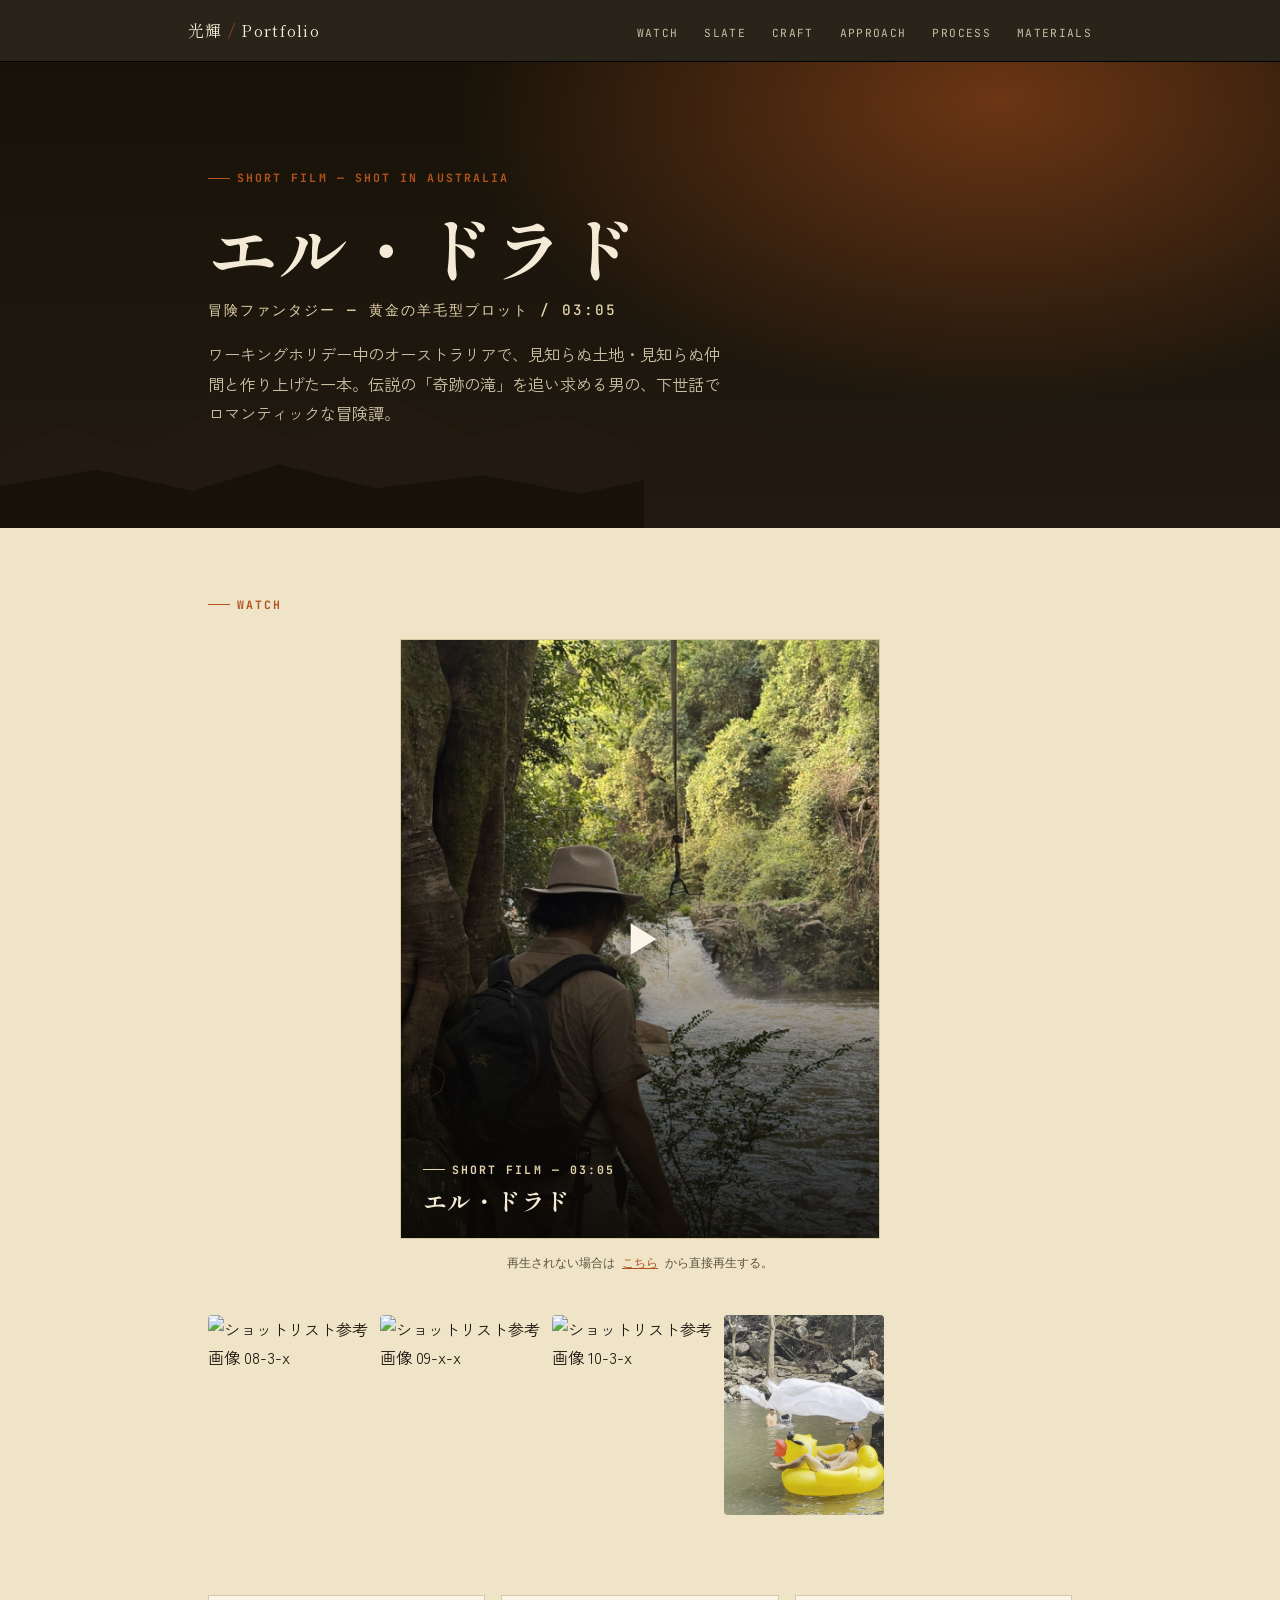
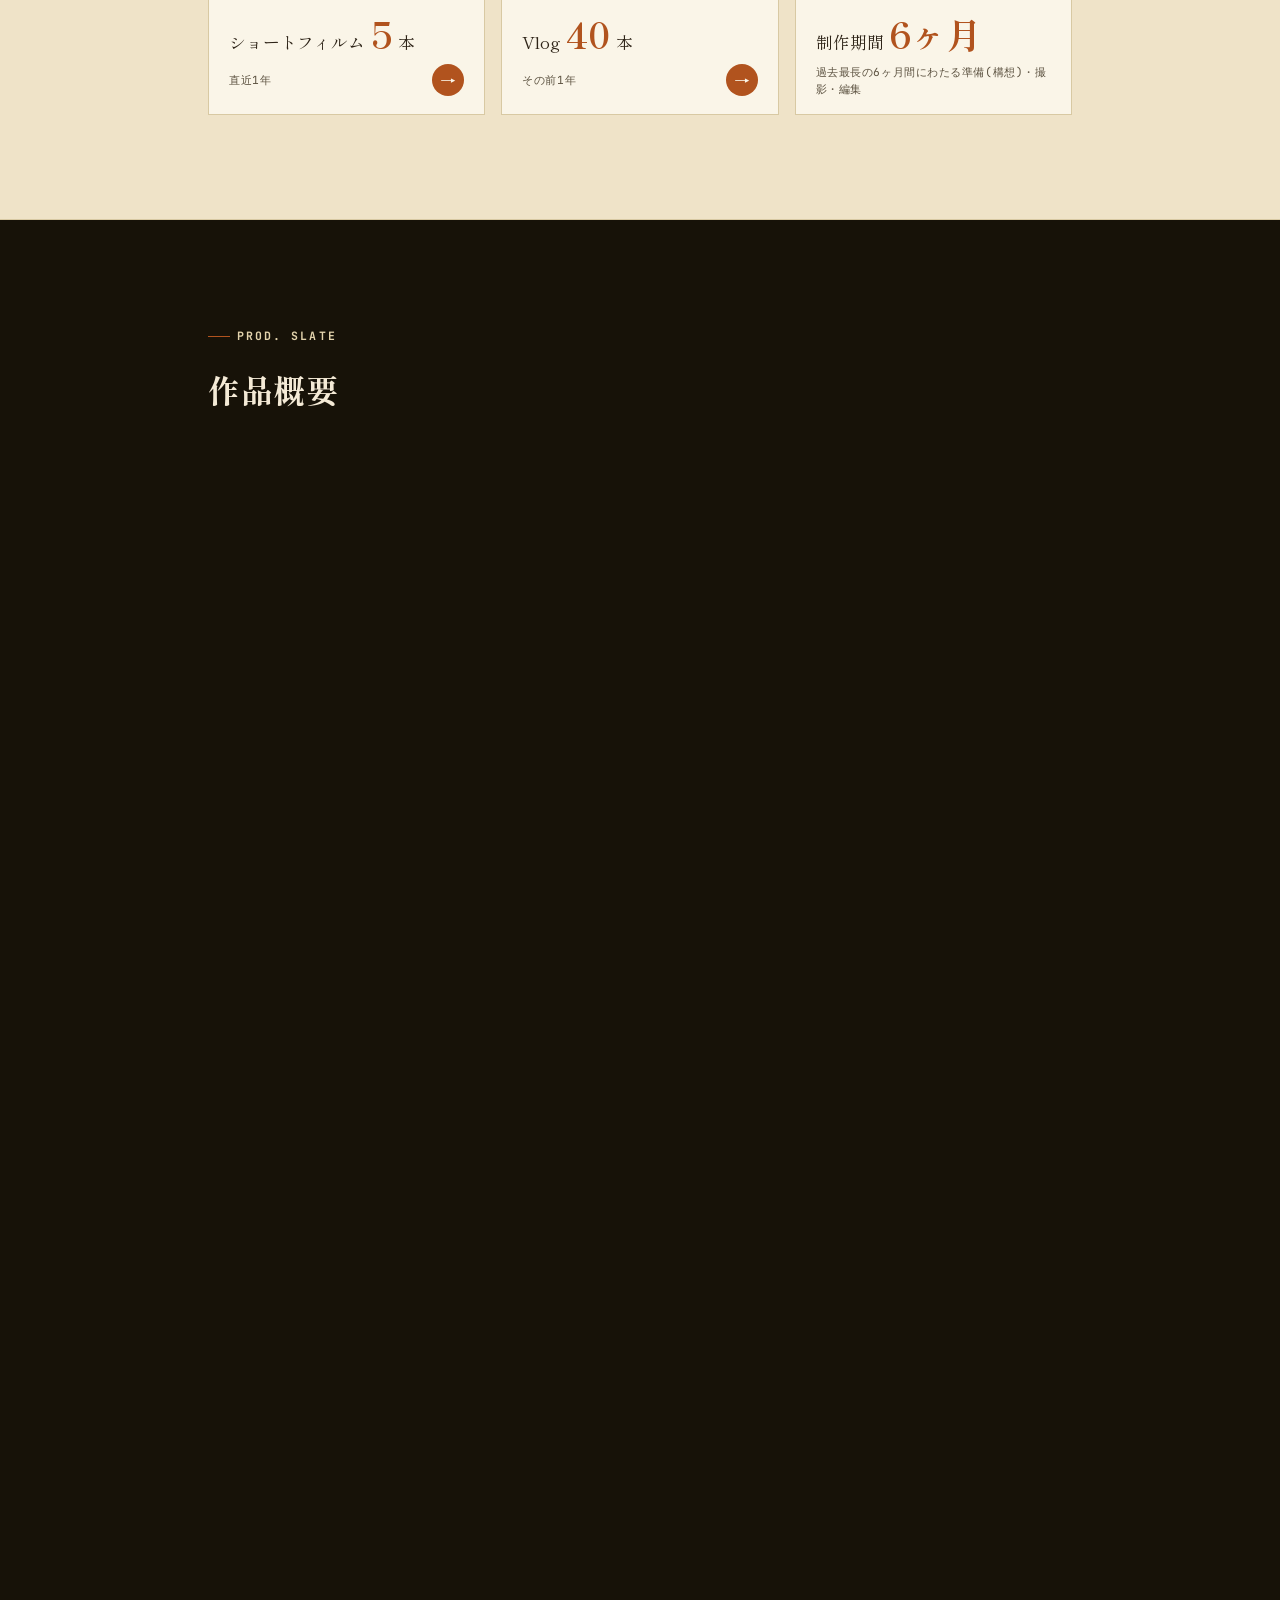
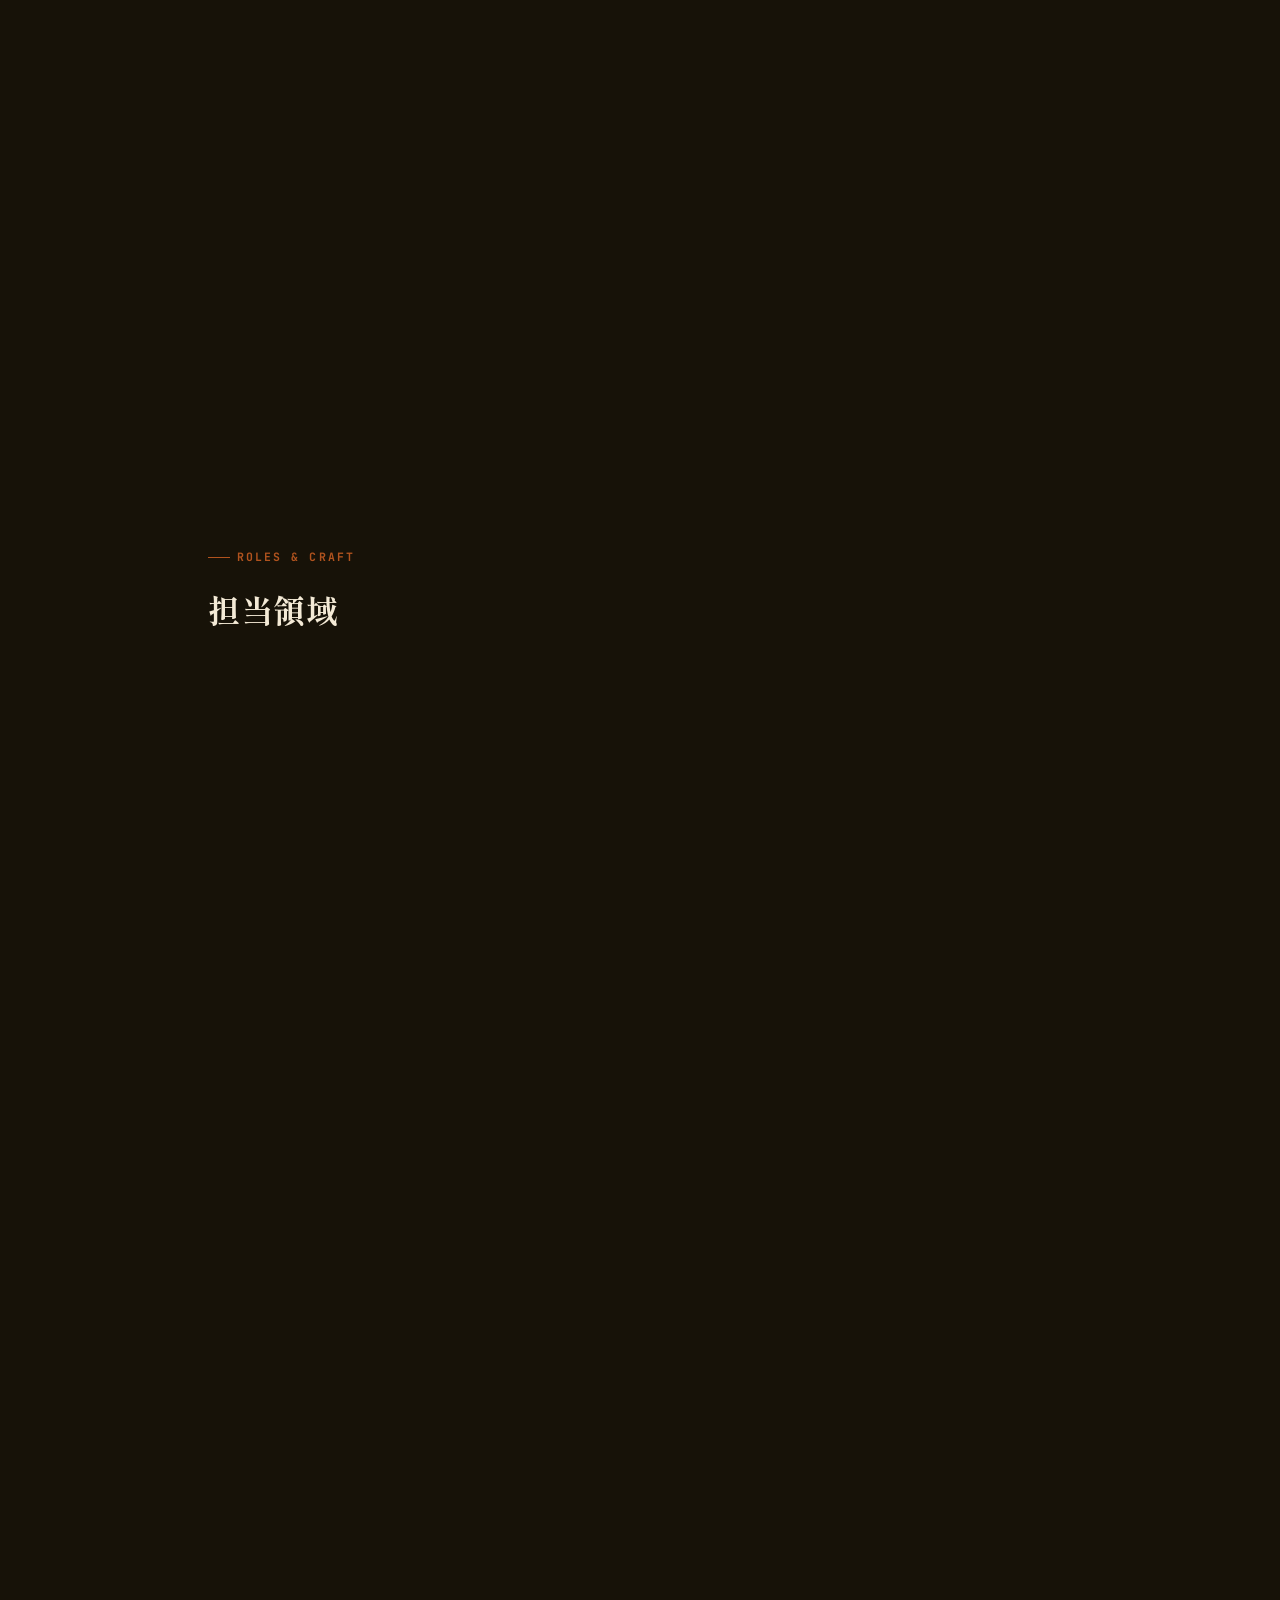
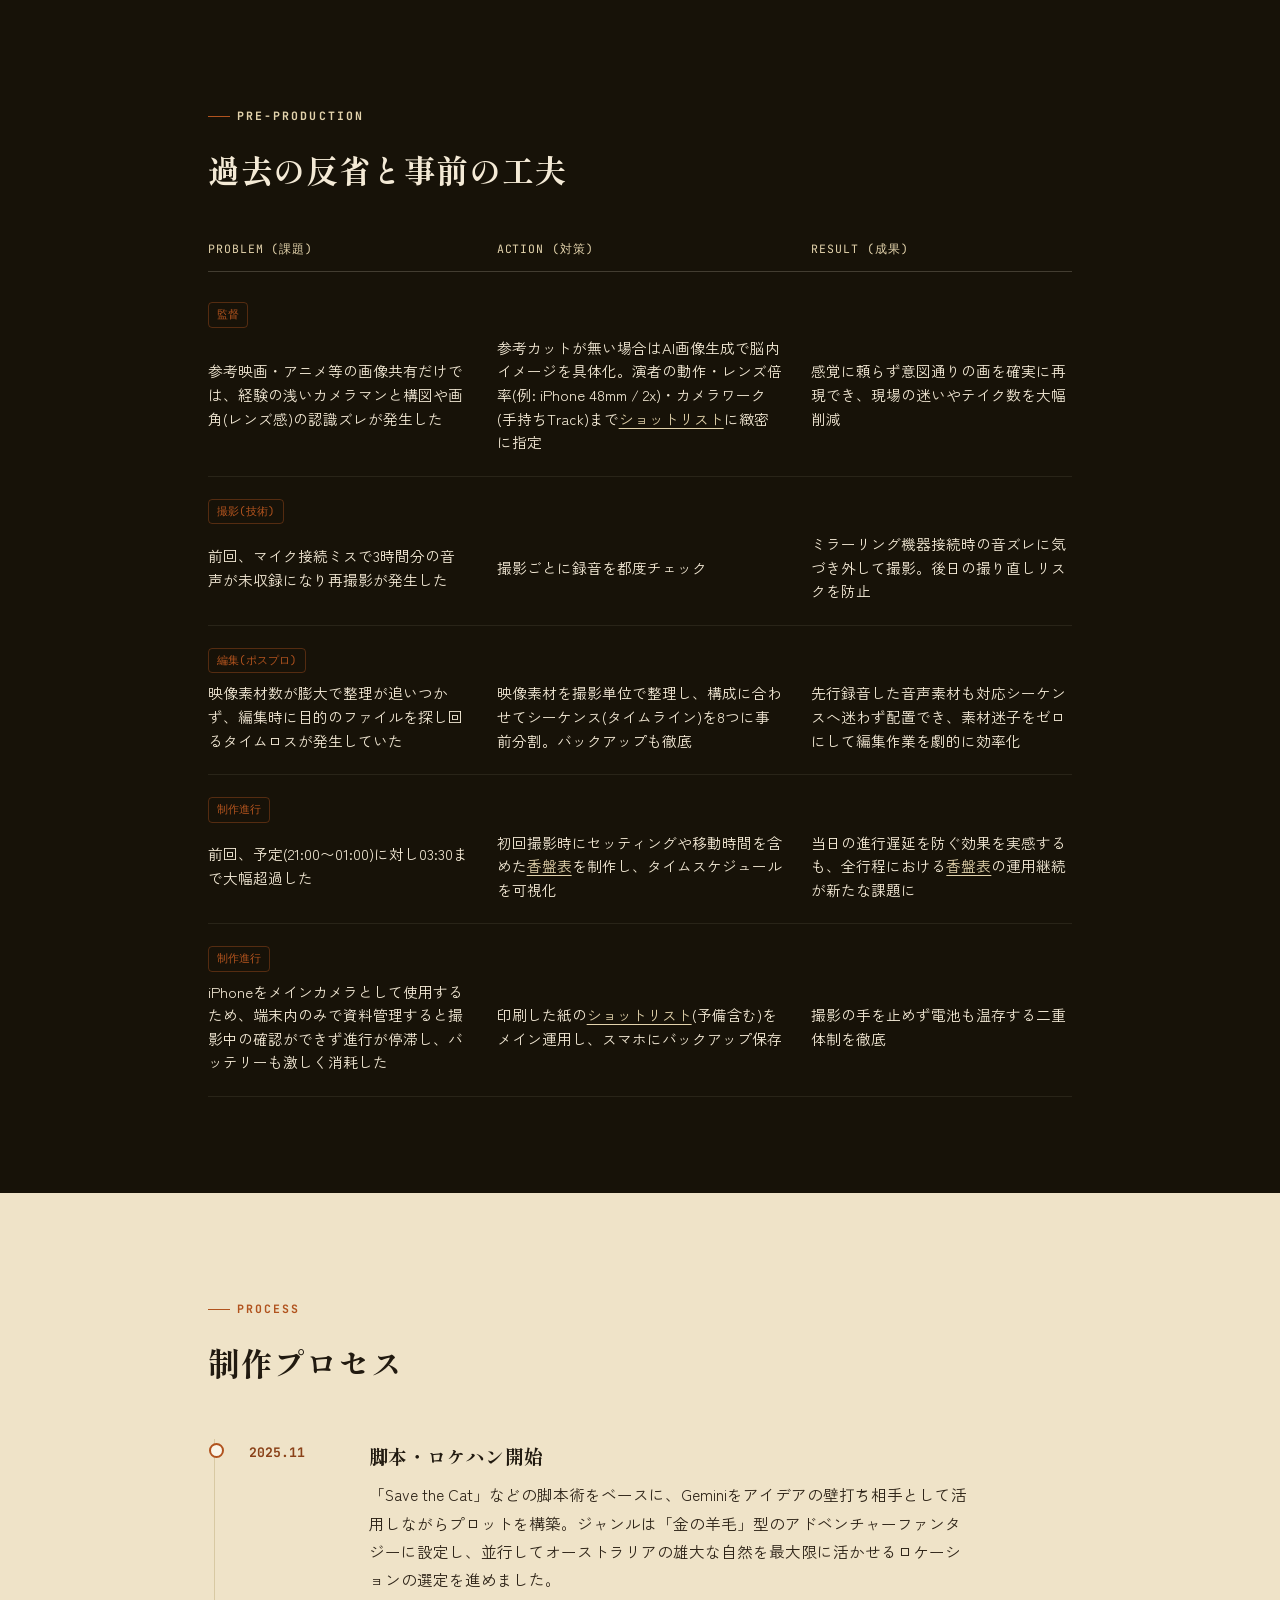
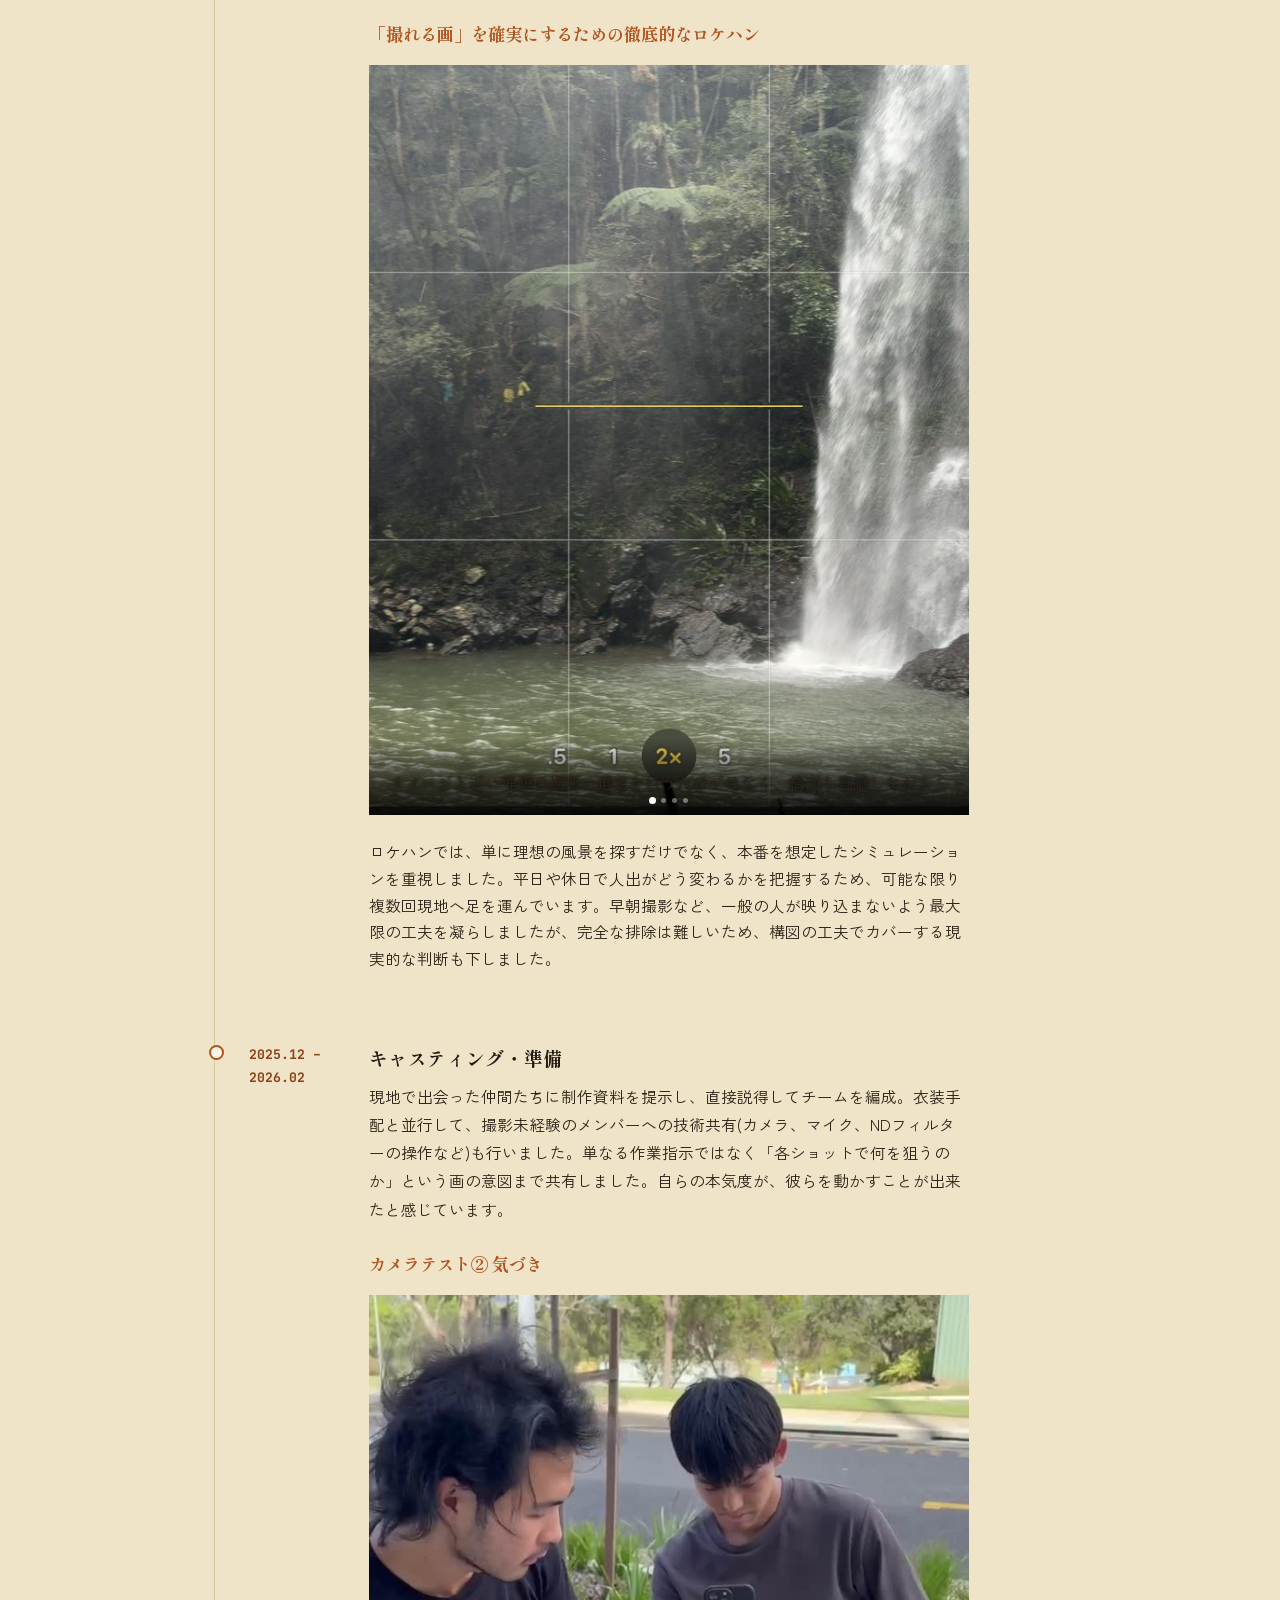
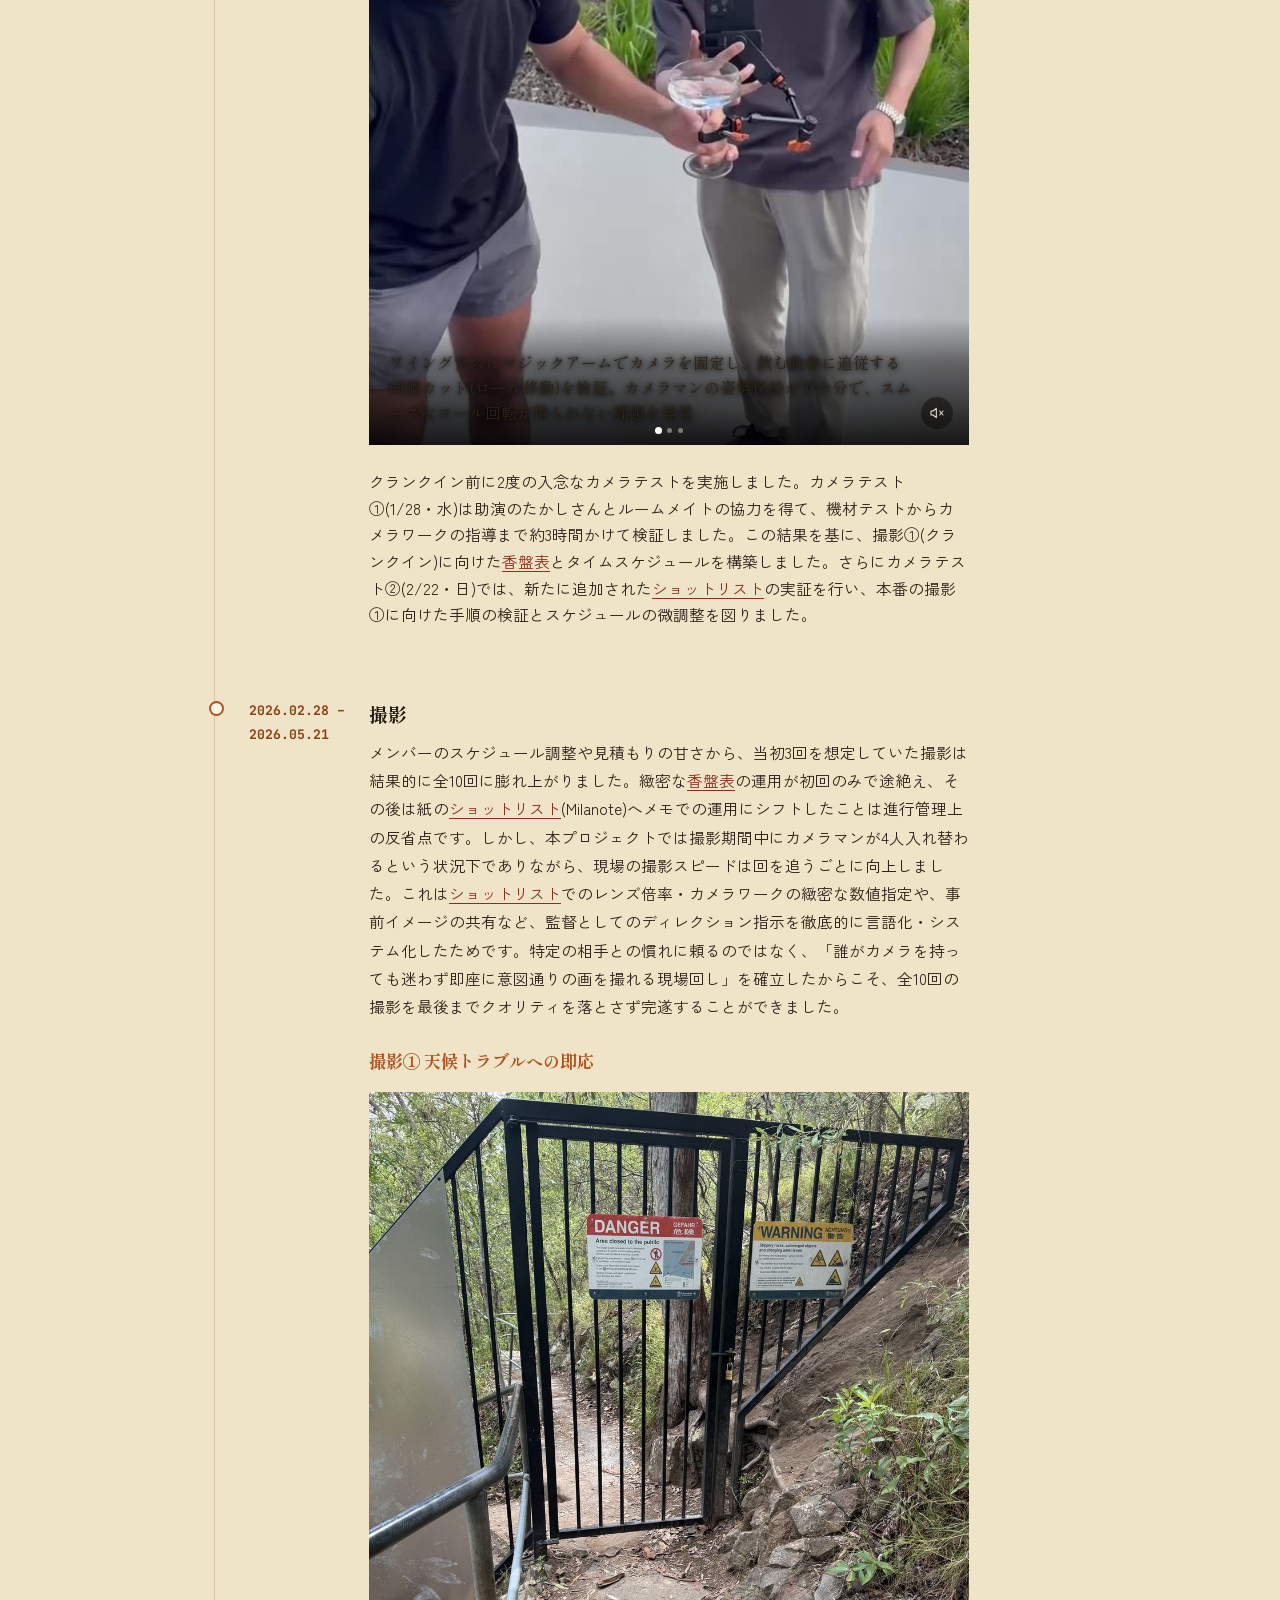
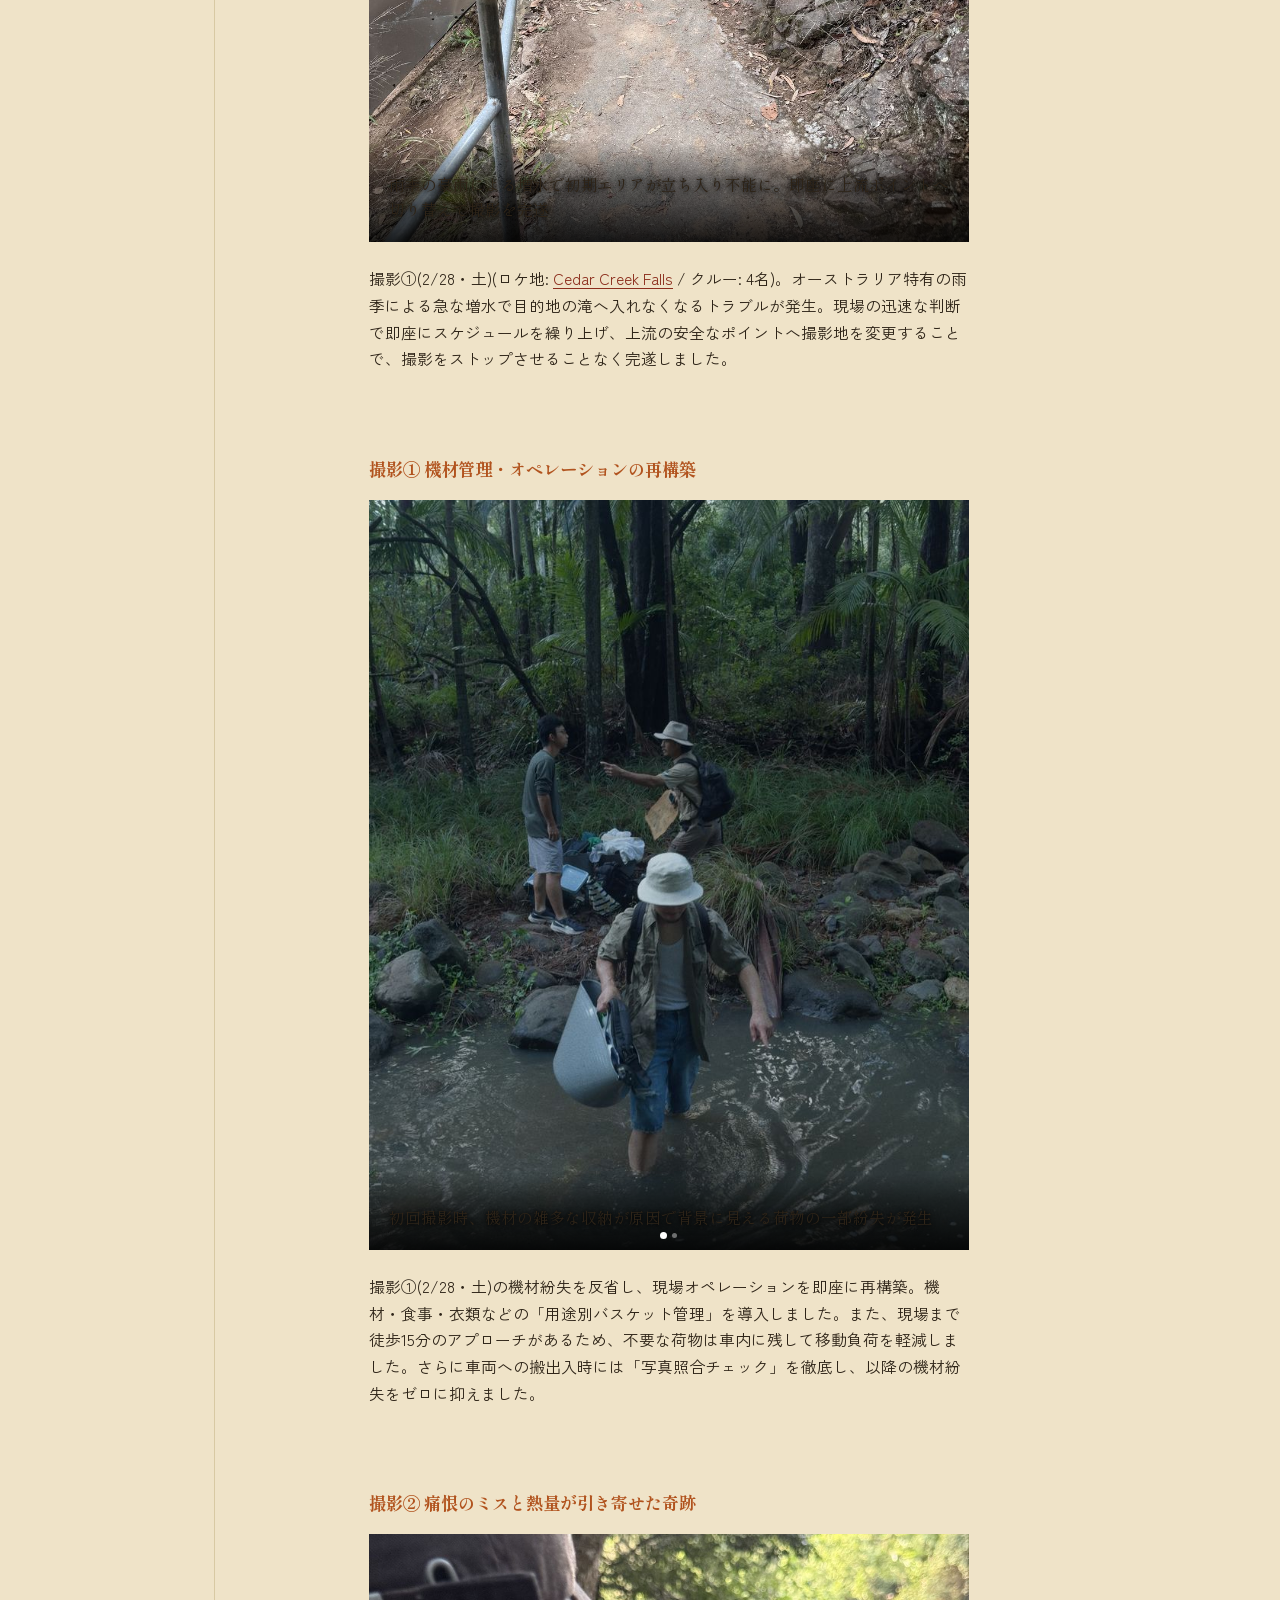
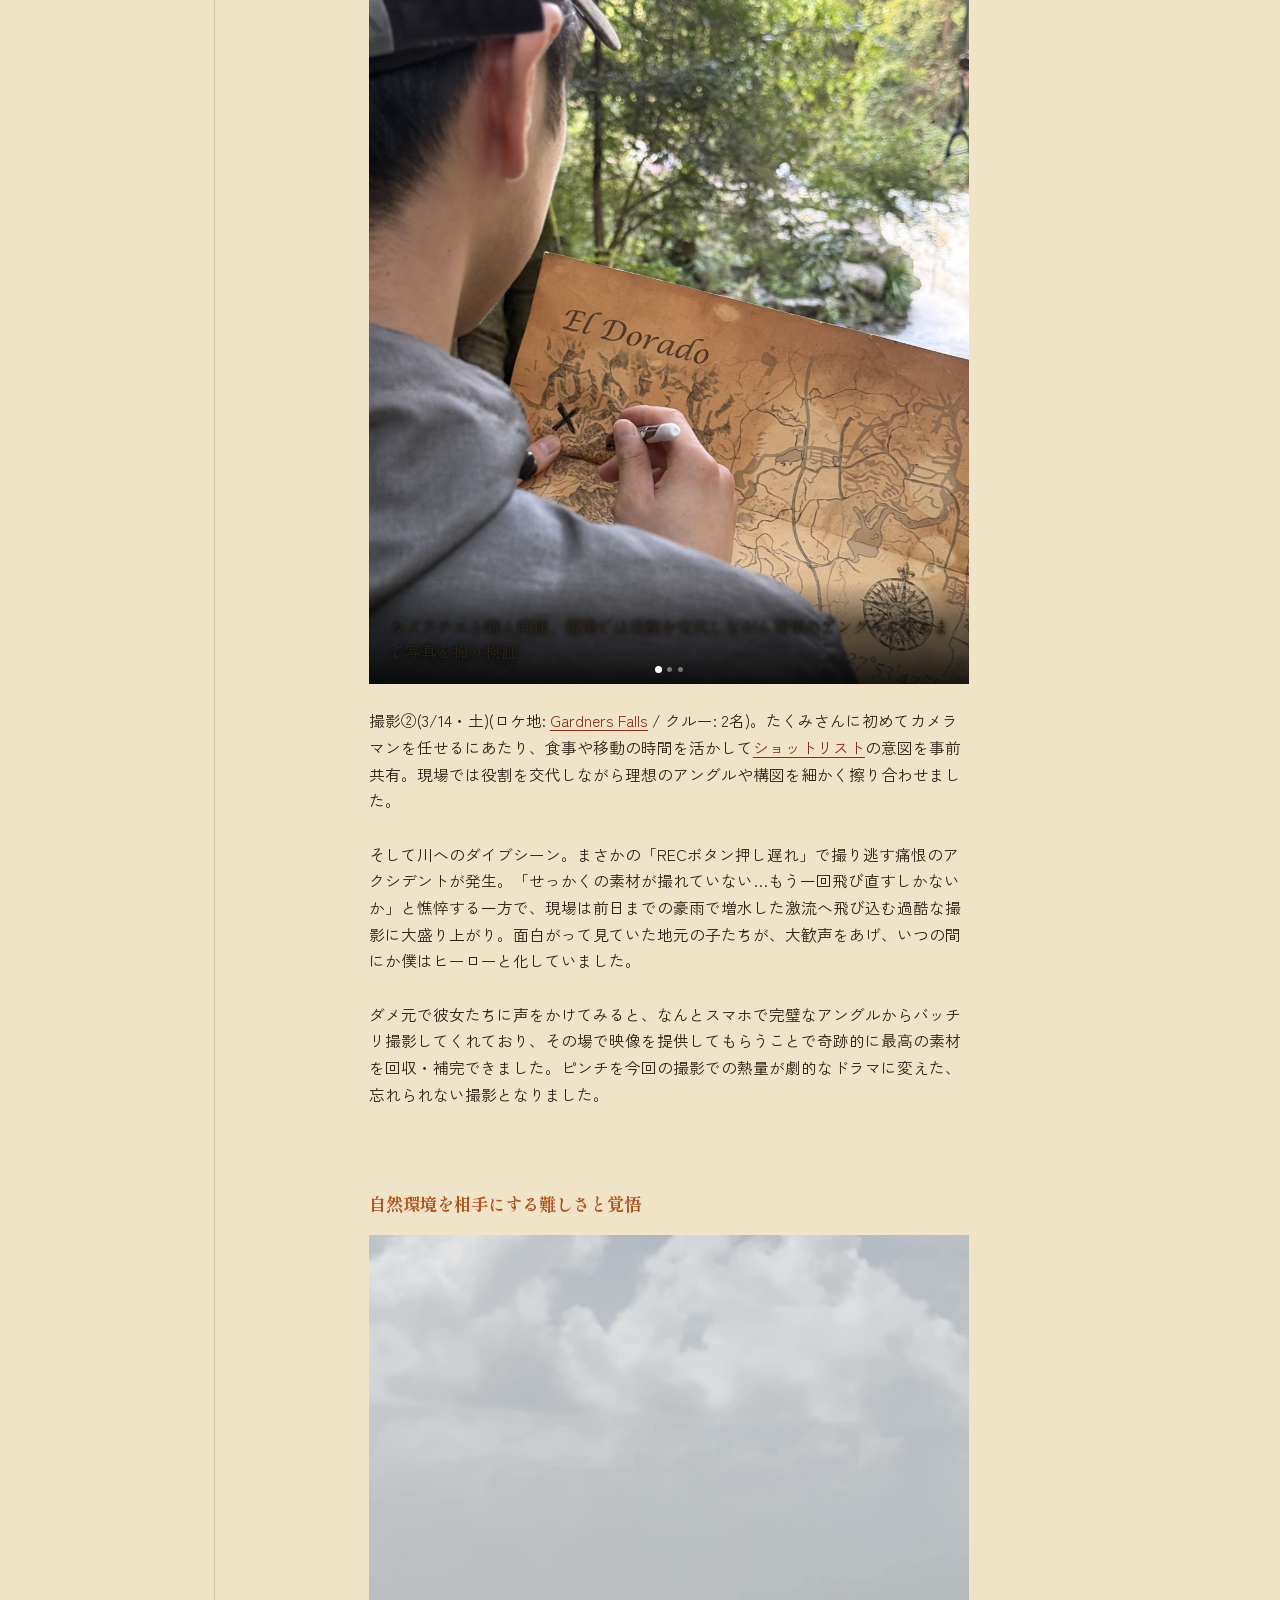
==== index.html @ 82fd1187 "feat(watch): replace Instagram embed with poster card and modal playback - ページ上の白いInstagram埋め込みカードを廃" ====
<!DOCTYPE html>
<html lang="ja">
<head>
<meta charset="UTF-8">
<meta name="viewport" content="width=device-width, initial-scale=1.0">
<meta name="description" content="ショートフィルム「エル・ドラド」制作ポートフォリオ。オーストラリアで撮影した冒険ファンタジー(03:05)の脚本・監督・主演・撮影・編集までの制作プロセスと制作資料。">
<title>SHORT FILM PORTFOLIO — 光輝</title>
<link rel="stylesheet" href="css/style.css">
<script src="https://unpkg.com/imagesloaded@5/imagesloaded.pkgd.min.js" defer></script>
<script src="https://unpkg.com/masonry-layout@4/dist/masonry.pkgd.min.js" defer></script>
</head>
<body>

<header class="topbar">
  <div class="wrap">
    <div class="name">光輝 <span>/</span> Portfolio</div>
    <nav>
      <a href="#watch">Watch</a>
      <a href="#slate">Slate</a>
      <a href="#craft">Craft</a>
      <a href="#onset">Approach</a>
      <a href="#process">Process</a>
      <a href="#materials">Materials</a>
    </nav>
  </div>
</header>

<section class="hero">
  <svg class="hero-land" viewBox="0 0 1200 400" preserveAspectRatio="none" xmlns="http://www.w3.org/2000/svg">
    <path d="M0,260 L120,210 L260,255 L400,180 L560,240 L720,150 L880,230 L1040,190 L1200,250 L1200,400 L0,400 Z" fill="#221a10"/>
    <path d="M0,320 L180,290 L360,330 L520,280 L700,325 L900,300 L1080,335 L1200,310 L1200,400 L0,400 Z" fill="#171208"/>
  </svg>
  <div class="wrap">
    <div class="eyebrow">SHORT FILM — SHOT IN AUSTRALIA</div>
    <h1>
      エル・ドラド
      <span class="genre">冒険ファンタジー — 黄金の羊毛型プロット / 03:05</span>
    </h1>
    <p class="hero-sub">ワーキングホリデー中のオーストラリアで、見知らぬ土地・見知らぬ仲間と作り上げた一本。伝説の「奇跡の滝」を追い求める男の、下世話でロマンティックな冒険譚。</p>
  </div>
</section>

<section class="watch-section" id="watch">
  <div class="wrap fade">
    <div class="eyebrow">Watch</div>
    <div class="film-card-wrap">
      <button type="button" class="film-card" id="open-film-modal" aria-label="本編「エル・ドラド」を再生する">
        <img class="film-card-poster" src="assets/images/2026-03-14__loc_01__gardner-falls.jpg" alt="" loading="lazy" decoding="async">
        <span class="film-card-play" aria-hidden="true">
          <svg viewBox="0 0 24 24" fill="currentColor"><path d="M8 5.2v13.6L19 12z"/></svg>
        </span>
        <span class="film-card-meta">
          <span class="eyebrow">Short Film — 03:05</span>
          <span class="film-card-title">エル・ドラド</span>
        </span>
      </button>
      <p class="ig-fallback">再生されない場合は <button type="button" id="open-video-modal" class="direct-play-btn">こちら</button> から直接再生する。</p>
    </div>

    <div class="shotlist-marquee" aria-label="ショットリスト参考画像ギャラリー">
      <div class="shotlist-track">
          <img src="assets/images/2026-08-03__cam_XX__shot-08-3-x.jpg" alt="ショットリスト参考画像 08-3-x" data-album="shotlist" loading="lazy" decoding="async">
          <img src="assets/images/2026-08-03__cam_XX__shot-09-x-x.jpg" alt="ショットリスト参考画像 09-x-x" data-album="shotlist" loading="lazy" decoding="async">
          <img src="assets/images/2026-08-03__cam_XX__shot-10-3-x.jpg" alt="ショットリスト参考画像 10-3-x" data-album="shotlist" loading="lazy" decoding="async">
          <img src="assets/images/2026-08-03__cam_XX__shot-13-1-x.jpg" alt="ショットリスト参考画像 13-1-x" data-album="shotlist" loading="lazy" decoding="async">
          <img src="assets/images/2026-08-03__cam_XX__shot-16-1-x.jpg" alt="ショットリスト参考画像 16-1-x" data-album="shotlist" loading="lazy" decoding="async">
          <img src="assets/images/2026-08-03__cam_XX__shot-23-1-x.jpg" alt="ショットリスト参考画像 23-1-x" data-album="shotlist" loading="lazy" decoding="async">
          <img src="assets/images/2026-08-03__cam_XX__shot-24-1-x.jpg" alt="ショットリスト参考画像 24-1-x" data-album="shotlist" loading="lazy" decoding="async">
          <img src="assets/images/2026-08-03__cam_XX__shot-25-1-x.jpg" alt="ショットリスト参考画像 25-1-x" data-album="shotlist" loading="lazy" decoding="async">
          <img src="assets/images/2026-08-03__cam_XX__shot-27-1-x.jpg" alt="ショットリスト参考画像 27-1-x" data-album="shotlist" loading="lazy" decoding="async">
          <img src="assets/images/2026-08-03__cam_XX__shot-40-3-x.jpg" alt="ショットリスト参考画像 40-3-x" data-album="shotlist" loading="lazy" decoding="async">
          <img src="assets/images/2026-08-03__cam_XX__shot-43-2-x.jpg" alt="ショットリスト参考画像 43-2-x" data-album="shotlist" loading="lazy" decoding="async">
          <img src="assets/images/2026-08-03__cam_XX__shot-44-x-x.jpg" alt="ショットリスト参考画像 44-x-x" data-album="shotlist" loading="lazy" decoding="async">
      </div>
    </div>

    <div class="stat-cards">
      <div class="stat-card">
        <div class="stat-main">ショートフィルム <span class="stat-num">5</span> 本</div>
        <div class="stat-foot">
          <span class="stat-sub">直近1年</span>
          <a class="stat-arrow" href="https://www.instagram.com/nagahamm_film" target="_blank" rel="noopener" aria-label="Filmアカウントへ">
            <span class="arrow-tip">アカウントへ</span>
            <span>→</span>
          </a>
        </div>
      </div>
      <div class="stat-card">
        <div class="stat-main">Vlog <span class="stat-num">40</span> 本</div>
        <div class="stat-foot">
          <span class="stat-sub">その前1年</span>
          <a class="stat-arrow" href="https://www.instagram.com/nagahamm_" target="_blank" rel="noopener" aria-label="Vlogアカウントへ">
            <span class="arrow-tip">アカウントへ</span>
            <span>→</span>
          </a>
        </div>
      </div>
      <div class="stat-card">
        <div class="stat-main">制作期間 <span class="stat-num">6ヶ月</span></div>
        <div class="stat-foot">
          <span class="stat-sub">過去最長の6ヶ月間にわたる準備(構想)・撮影・編集</span>
        </div>
      </div>
    </div>
  </div>
</section>

<section class="slate-section" id="slate">
  <div class="wrap">
    <div class="eyebrow fade eyebrow-sand">PROD. SLATE</div>
    <h2 class="fade">作品概要</h2>
    <div class="slate fade">
      <div class="slate-grid masonry-grid">
        <div class="masonry-sizer"></div>
        <div class="slate-card masonry-item">
          <dl class="slate-item"><dt>Title</dt><dd>エル・ドラド</dd></dl>
        </div>
        <div class="slate-card masonry-item">
          <dl class="slate-item"><dt>Runtime</dt><dd>03:05</dd></dl>
        </div>
        <div class="slate-card masonry-item">
          <dl class="slate-item"><dt>Genre</dt><dd>冒険ファンタジー(黄金の羊毛)</dd></dl>
        </div>
        <div class="slate-card masonry-item">
          <dl class="slate-item"><dt>Role</dt><dd>
            脚本 / 監督 / 主演(コア)<br>
            撮影(技術) / 編集(ポスプロ)<br>
            衣装 / 美術(小道具) / 制作進行(AD)
          </dd></dl>
        </div>
        <div class="slate-card masonry-item">
          <dl class="slate-item"><dt>Camera</dt><dd>
            <ul class="slate-list">
              <li>iPhone 16 Pro Max(Blackmagic Camera)</li>
              <li>DJI Osmo Pocket 3</li>
              <li>Insta360 GO 3S</li>
            </ul>
          </dd></dl>
        </div>
        <div class="slate-card masonry-item">
          <dl class="slate-item"><dt>Mic</dt><dd>DJI Mic Mini</dd></dl>
        </div>
        <div class="slate-card masonry-item">
          <dl class="slate-item"><dt>Location</dt><dd>
            <ul class="slate-list">
              <li><a href="https://maps.app.goo.gl/M6q1nNmqyBRoQRe5A" target="_blank" rel="noopener">Cedar Creek Falls</a></li>
              <li><a href="https://maps.app.goo.gl/bd91ZJz5NeqzHETW8" target="_blank" rel="noopener">Twin Falls</a></li>
              <li><a href="https://maps.app.goo.gl/dCfZnMTBVSeZWFm47" target="_blank" rel="noopener">Mooloolaba Beach</a></li>
              <li><a href="https://maps.app.goo.gl/FgETATbp4Hmb5uez9" target="_blank" rel="noopener">Griffith University station</a></li>
              <li><a href="https://maps.app.goo.gl/21YBKZXVhysJYKoB7" target="_blank" rel="noopener">Gardners Falls</a></li>
            </ul>
          </dd></dl>
        </div>
        <div class="slate-card masonry-item">
          <dl class="slate-item"><dt>Crew</dt><dd>計6人</dd></dl>
        </div>
        <div class="slate-card masonry-item">
          <dl class="slate-item"><dt>Tools</dt><dd>
            <ul class="slate-list">
              <li>DaVinci Resolve(編集・カラー)</li>
              <li>Googleスプレッドシート(<a href="#schedule" class="inline-link">香盤表</a>)</li>
              <li>Milanote(<a href="#shotlist" class="inline-link">ショットリスト</a>)</li>
            </ul>
          </dd></dl>
        </div>
      </div>
    </div>
  </div>
</section>

<section class="craft-section" id="craft">
  <div class="wrap">
    <div class="eyebrow fade">ROLES & CRAFT</div>
    <h2 class="fade">担当領域</h2>
    <div class="masonry-grid">
      <div class="masonry-sizer"></div>
      <div class="craft-card masonry-item has-photo" data-label="Director" data-has-border="true">
        <img src="assets/images/2026-02-28__bts_01__director.jpg" alt="現場で指示を出す様子" loading="lazy" decoding="async">
        <div class="craft-overlay"><div class="eyebrow">Director</div><p>全体演出・画コンテ策定・キャスト指示</p></div>
      </div>
      <div class="craft-card masonry-item" data-label="Script" data-has-border="true">
      <div class="craft-overlay"><div class="eyebrow">Script</div><p>Save the Cat等の脚本術 / Geminiとの壁打ち</p></div>
    </div>
    <div class="craft-card masonry-item has-photo" data-label="Camera" data-has-border="true">
      <img src="assets/images/2026-04-10__scr_01__blackmagic-camera-ui.jpg" alt="Blackmagic Cameraアプリでの撮影画面" loading="lazy" decoding="async">
      <div class="craft-overlay"><div class="eyebrow">Camera</div><p><span class="craft-hero-spec">iPhone 16 Pro Max(Blackmagic Camera)</span> / DJI Osmo Pocket 3 / Insta360 GO 3S</p></div>
    </div>
    <div class="craft-card masonry-item" data-label="Audio" data-has-border="true">
      <div class="craft-overlay"><div class="eyebrow">Audio</div><p>DJI Mic Mini</p></div>
    </div>
    <div class="craft-card masonry-item has-photo" data-label="Edit" data-has-border="true">
      <img src="assets/images/2026-08-03__scr_02__timeline.jpg" alt="DaVinci Resolveのマルチトラックタイムライン画面" loading="lazy" decoding="async">
      <div class="craft-overlay"><div class="eyebrow">Edit</div><p>DaVinci Resolve による編集・構成</p></div>
    </div>
    <div class="craft-card masonry-item has-photo" data-label="Color" data-has-border="true">
      <img src="assets/images/2026-08-03__scr_01__colour-grading.jpg" alt="DaVinci Resolveのカラーページ、ノードとスコープ画面" loading="lazy" decoding="async">
      <div class="craft-overlay"><div class="eyebrow">Color</div><p>カラーコレクション / カラーグレーディング</p></div>
    </div>
    <div class="craft-card masonry-item has-photo" data-label="Acting" data-has-border="true">
      <div class="carousel-track" data-carousel>
        <div class="carousel-slide"><img src="assets/images/2026-03-14__loc_01__gardner-falls.jpg" alt="主演としての演技" loading="lazy" decoding="async"></div>
        <div class="carousel-slide"><img src="assets/images/2026-03-22__bts_01__acting.jpg" alt="現場でのセルフディレクション" loading="lazy" decoding="async"></div>
      </div>
      <button class="carousel-arrow carousel-arrow-prev" aria-label="前の写真" type="button">‹</button>
      <button class="carousel-arrow carousel-arrow-next" aria-label="次の写真" type="button">›</button>
      <div class="carousel-dots"></div>
      <div class="craft-overlay"><div class="eyebrow">Acting / Main Cast</div><p>主演としての演技・現場でのセルフディレクション</p></div>
    </div>
    <div class="craft-card masonry-item has-photo" data-label="Props" data-has-border="true">
      <div class="carousel-track" data-carousel>
        <div class="carousel-slide"><img src="assets/images/2026-03-14__bts_02__test.jpg" alt="宝の地図の小道具" loading="lazy" decoding="async"></div>
      </div>
      <button class="carousel-arrow carousel-arrow-prev" aria-label="前の写真" type="button">‹</button>
      <button class="carousel-arrow carousel-arrow-next" aria-label="次の写真" type="button">›</button>
      <div class="carousel-dots"></div>
      <div class="craft-overlay"><div class="eyebrow">Art / Props</div><p>小道具の調達・準備</p></div>
    </div>
    <div class="craft-card masonry-item has-photo" data-has-border="true">
      <div class="carousel-track" data-carousel>
        <div class="carousel-slide"><img src="assets/images/2026-02-28__bts_02__wardrobe.jpg" alt="冒険の始まりと世界観を提示するアドベンチャー・探検家スタイルの衣装" loading="lazy" decoding="async"></div>
        <div class="carousel-slide"><img src="assets/images/2026-05-21__bts_01__wardrobe.jpg" alt="過去シーンにおける登場人物の立場・上下関係の逆転を可視化する衣装" loading="lazy" decoding="async"></div>
        <div class="carousel-slide"><img src="assets/images/2026-02-28__bts_03__wardrobe.jpg" alt="回想シーンにおける片方の記憶のみが鮮明に残る主観的歪みを表現した衣装" loading="lazy" decoding="async"></div>
      </div>
      <button class="carousel-arrow carousel-arrow-prev" aria-label="前の写真" type="button">‹</button>
      <button class="carousel-arrow carousel-arrow-next" aria-label="次の写真" type="button">›</button>
      <div class="carousel-dots"></div>
      <div class="craft-overlay"><div class="eyebrow">Wardrobe</div><p>衣装の選定・買い出し</p></div>
    </div>
    <div class="craft-card masonry-item" data-label="AD" data-has-border="true">
      <div class="craft-overlay"><div class="eyebrow">Production / AD</div><p><a href="#schedule" class="inline-link">香盤表</a>・<a href="#shotlist" class="inline-link">ショットリスト</a>・スケジュール管理、食事・移動手配などの制作進行</p></div>
    </div>
    </div>
  </div>
</section>

<section class="onset-section" id="onset">
  <div class="wrap">
    <div class="eyebrow fade eyebrow-sand">PRE-PRODUCTION</div>
    <h2 class="fade">過去の反省と事前の工夫</h2>

    <div class="par-table fade">
      <div class="par-header">
        <div class="par-col">Problem (課題)</div>
        <div class="par-col">Action (対策)</div>
        <div class="par-col">Result (成果)</div>
      </div>
      <ul class="par-list">
        <li>
          <span class="role">監督</span>
          <div class="par-col">
            <span class="mobile-label">Problem (課題)</span>
            <p>参考映画・アニメ等の画像共有だけでは、経験の浅いカメラマンと構図や画角(レンズ感)の認識ズレが発生した</p>
          </div>
          <div class="par-col">
            <span class="mobile-label">Action (対策)</span>
            <p>参考カットが無い場合はAI画像生成で脳内イメージを具体化。演者の動作・レンズ倍率(例: iPhone 48mm / 2x)・カメラワーク(手持ちTrack)まで<a href="#shotlist" class="inline-link">ショットリスト</a>に緻密に指定</p>
          </div>
          <div class="par-col">
            <span class="mobile-label">Result (成果)</span>
            <p>感覚に頼らず意図通りの画を確実に再現でき、現場の迷いやテイク数を大幅削減</p>
          </div>
        </li>
        <li>
          <span class="role">撮影(技術)</span>
          <div class="par-col">
            <span class="mobile-label">Problem (課題)</span>
            <p>前回、マイク接続ミスで3時間分の音声が未収録になり再撮影が発生した</p>
          </div>
          <div class="par-col">
            <span class="mobile-label">Action (対策)</span>
            <p>撮影ごとに録音を都度チェック</p>
          </div>
          <div class="par-col">
            <span class="mobile-label">Result (成果)</span>
            <p>ミラーリング機器接続時の音ズレに気づき外して撮影。後日の撮り直しリスクを防止</p>
          </div>
        </li>
        <li>
          <span class="role">編集(ポスプロ)</span>
          <div class="par-col">
            <span class="mobile-label">Problem (課題)</span>
            <p>映像素材数が膨大で整理が追いつかず、編集時に目的のファイルを探し回るタイムロスが発生していた</p>
          </div>
          <div class="par-col">
            <span class="mobile-label">Action (対策)</span>
            <p>映像素材を撮影単位で整理し、構成に合わせてシーケンス(タイムライン)を8つに事前分割。バックアップも徹底</p>
          </div>
          <div class="par-col">
            <span class="mobile-label">Result (成果)</span>
            <p>先行録音した音声素材も対応シーケンスへ迷わず配置でき、素材迷子をゼロにして編集作業を劇的に効率化</p>
          </div>
        </li>
        <li>
          <span class="role">制作進行</span>
          <div class="par-col">
            <span class="mobile-label">Problem (課題)</span>
            <p>前回、予定(21:00〜01:00)に対し03:30まで大幅超過した</p>
          </div>
          <div class="par-col">
            <span class="mobile-label">Action (対策)</span>
            <p>初回撮影時にセッティングや移動時間を含めた<a href="#schedule" class="inline-link">香盤表</a>を制作し、タイムスケジュールを可視化</p>
          </div>
          <div class="par-col">
            <span class="mobile-label">Result (成果)</span>
            <p>当日の進行遅延を防ぐ効果を実感するも、全行程における<a href="#schedule" class="inline-link">香盤表</a>の運用継続が新たな課題に</p>
          </div>
        </li>
        <li>
          <span class="role">制作進行</span>
          <div class="par-col">
            <span class="mobile-label">Problem (課題)</span>
            <p>iPhoneをメインカメラとして使用するため、端末内のみで資料管理すると撮影中の確認ができず進行が停滞し、バッテリーも激しく消耗した</p>
          </div>
          <div class="par-col">
            <span class="mobile-label">Action (対策)</span>
            <p>印刷した紙の<a href="#shotlist" class="inline-link">ショットリスト</a>(予備含む)をメイン運用し、スマホにバックアップ保存</p>
          </div>
          <div class="par-col">
            <span class="mobile-label">Result (成果)</span>
            <p>撮影の手を止めず電池も温存する二重体制を徹底</p>
          </div>
        </li>
      </ul>
    </div>
  </div>
</section>

<section class="timeline-section" id="process">
  <div class="wrap">
    <div class="eyebrow fade">Process</div>
    <h2 class="fade">制作プロセス</h2>

    <div class="tl-item fade">
      <div class="tl-time">2025.11</div>
      <div><h3>脚本・ロケハン開始</h3>
      <p>「Save the Cat」などの脚本術をベースに、Geminiをアイデアの壁打ち相手として活用しながらプロットを構築。ジャンルは「金の羊毛」型のアドベンチャーファンタジーに設定し、並行してオーストラリアの雄大な自然を最大限に活かせるロケーションの選定を進めました。</p>

      <div class="ep-list">
        <div class="ep-item">
          <h4 class="ep-title">「撮れる画」を確実にするための徹底的なロケハン</h4>
          <div class="ep-media">
            <div class="carousel-track" data-carousel>
              <div class="carousel-slide">
                <img src="assets/images/2026-03-15__loc_01__twin-falls.jpg" alt="理想の場所の選定" loading="lazy" decoding="async">
                <p class="ep-caption">イメージと近い理想の場所の選定を行うだけではなく、構図も意識しながら</p>
              </div>
              <div class="carousel-slide">
                <img src="assets/images/2026-03-15__loc_02__twin-falls.jpg" alt="別アングルからの確認" loading="lazy" decoding="async">
                <p class="ep-caption">別のアングルでも…</p>
              </div>
              <div class="carousel-slide">
                <img src="assets/images/2026-03-15__loc_03__twin-falls.jpg" alt="人工物を避けたアングル" loading="lazy" decoding="async">
                <p class="ep-caption">雰囲気が崩れるので、人工的な桟橋のようなものを写さないようなアングルを探す</p>
              </div>
              <div class="carousel-slide">
                <img src="assets/images/2026-03-22__loc_01__cedar-creek.jpg" alt="採用したアングル" loading="lazy" decoding="async">
                <p class="ep-caption">採用したアングル</p>
              </div>
            </div>
            <button class="carousel-arrow carousel-arrow-prev" aria-label="前の写真" type="button">‹</button>
            <button class="carousel-arrow carousel-arrow-next" aria-label="次の写真" type="button">›</button>
            <div class="carousel-dots"></div>
          </div>
          <p class="ep-body">ロケハンでは、単に理想の風景を探すだけでなく、本番を想定したシミュレーションを重視しました。平日や休日で人出がどう変わるかを把握するため、可能な限り複数回現地へ足を運んでいます。早朝撮影など、一般の人が映り込まないよう最大限の工夫を凝らしましたが、完全な排除は難しいため、構図の工夫でカバーする現実的な判断も下しました。</p>
        </div>
      </div>
      </div>
    </div>

    <div class="tl-item fade">
      <div class="tl-time">2025.12 – 2026.02</div>
      <div><h3>キャスティング・準備</h3>
      <p>現地で出会った仲間たちに制作資料を提示し、直接説得してチームを編成。衣装手配と並行して、撮影未経験のメンバーへの技術共有(カメラ、マイク、NDフィルターの操作など)も行いました。単なる作業指示ではなく「各ショットで何を狙うのか」という画の意図まで共有しました。自らの本気度が、彼らを動かすことが出来たと感じています。</p>

      <div class="ep-list">
        <div class="ep-item">
          <h4 class="ep-title">カメラテスト② 気づき</h4>
          <div class="ep-media">
            <div class="carousel-track" data-carousel>
              <div class="carousel-slide">
                <video src="assets/videos/2026-02-22__cam_01__test.mp4" poster="assets/images/2026-02-22__cam_01__test-poster.jpg" autoplay muted loop playsinline preload="metadata"></video>
                <button class="ep-video-mute" aria-label="音声をオン/オフ" type="button">
                  <svg class="icon-muted" viewBox="0 0 24 24" fill="none" stroke="#e8e0d0" stroke-width="1.6" stroke-linecap="round" stroke-linejoin="round"><path d="M11 5 6 9H3v6h3l5 4V5z"/><line x1="16" y1="9" x2="21" y2="15"/><line x1="21" y1="9" x2="16" y2="15"/></svg>
                  <svg class="icon-unmuted" viewBox="0 0 24 24" fill="none" stroke="#e8e0d0" stroke-width="1.6" stroke-linecap="round" stroke-linejoin="round"><path d="M11 5 6 9H3v6h3l5 4V5z"/><path d="M15.5 8.5a5 5 0 0 1 0 7"/><path d="M18 6a9 9 0 0 1 0 12"/></svg>
                </button>
                <p class="ep-caption">ワイングラスにマジックアームでカメラを固定し、飲む動作に追従する同調カット(ロール移動)を検証。カメラマンの姿勢保持が不十分で、スムーズなロール回転が得られない課題を発見</p>
              </div>
              <div class="carousel-slide">
                <video src="assets/videos/2026-02-22__cam_02__test.mp4" poster="assets/images/2026-02-22__cam_02__test-poster.jpg" autoplay muted loop playsinline preload="metadata"></video>
                <button class="ep-video-mute" aria-label="音声をオン/オフ" type="button">
                  <svg class="icon-muted" viewBox="0 0 24 24" fill="none" stroke="#e8e0d0" stroke-width="1.6" stroke-linecap="round" stroke-linejoin="round"><path d="M11 5 6 9H3v6h3l5 4V5z"/><line x1="16" y1="9" x2="21" y2="15"/><line x1="21" y1="9" x2="16" y2="15"/></svg>
                  <svg class="icon-unmuted" viewBox="0 0 24 24" fill="none" stroke="#e8e0d0" stroke-width="1.6" stroke-linecap="round" stroke-linejoin="round"><path d="M11 5 6 9H3v6h3l5 4V5z"/><path d="M15.5 8.5a5 5 0 0 1 0 7"/><path d="M18 6a9 9 0 0 1 0 12"/></svg>
                </button>
                <p class="ep-caption">役割を交代しながら、カメラ指導</p>
              </div>
              <div class="carousel-slide">
                <video src="assets/videos/2026-08-03__cam_02__test.mp4" poster="assets/images/2026-08-03__cam_02__test-poster.jpg" autoplay muted loop playsinline preload="metadata"></video>
                <button class="ep-video-mute" aria-label="音声をオン/オフ" type="button">
                  <svg class="icon-muted" viewBox="0 0 24 24" fill="none" stroke="#e8e0d0" stroke-width="1.6" stroke-linecap="round" stroke-linejoin="round"><path d="M11 5 6 9H3v6h3l5 4V5z"/><line x1="16" y1="9" x2="21" y2="15"/><line x1="21" y1="9" x2="16" y2="15"/></svg>
                  <svg class="icon-unmuted" viewBox="0 0 24 24" fill="none" stroke="#e8e0d0" stroke-width="1.6" stroke-linecap="round" stroke-linejoin="round"><path d="M11 5 6 9H3v6h3l5 4V5z"/><path d="M15.5 8.5a5 5 0 0 1 0 7"/><path d="M18 6a9 9 0 0 1 0 12"/></svg>
                </button>
                <p class="ep-caption">採用したショット</p>
              </div>
            </div>
            <button class="carousel-arrow carousel-arrow-prev" aria-label="前の動画" type="button">‹</button>
            <button class="carousel-arrow carousel-arrow-next" aria-label="次の動画" type="button">›</button>
            <div class="carousel-dots"></div>
          </div>
          <p class="ep-body">クランクイン前に2度の入念なカメラテストを実施しました。カメラテスト①(1/28・水)は助演のたかしさんとルームメイトの協力を得て、機材テストからカメラワークの指導まで約3時間かけて検証しました。この結果を基に、撮影①(クランクイン)に向けた<a href="#schedule" class="inline-link">香盤表</a>とタイムスケジュールを構築しました。さらにカメラテスト②(2/22・日)では、新たに追加された<a href="#shotlist" class="inline-link">ショットリスト</a>の実証を行い、本番の撮影①に向けた手順の検証とスケジュールの微調整を図りました。</p>
        </div>
      </div>
      </div>
    </div>

    <div class="tl-item fade">
      <div class="tl-time">2026.02.28 – 2026.05.21</div>
      <div><h3>撮影</h3>
      <p>メンバーのスケジュール調整や見積もりの甘さから、当初3回を想定していた撮影は結果的に全10回に膨れ上がりました。緻密な<a href="#schedule" class="inline-link">香盤表</a>の運用が初回のみで途絶え、その後は紙の<a href="#shotlist" class="inline-link">ショットリスト</a>(Milanote)へメモでの運用にシフトしたことは進行管理上の反省点です。しかし、本プロジェクトでは撮影期間中にカメラマンが4人入れ替わるという状況下でありながら、現場の撮影スピードは回を追うごとに向上しました。これは<a href="#shotlist" class="inline-link">ショットリスト</a>でのレンズ倍率・カメラワークの緻密な数値指定や、事前イメージの共有など、監督としてのディレクション指示を徹底的に言語化・システム化したためです。特定の相手との慣れに頼るのではなく、「誰がカメラを持っても迷わず即座に意図通りの画を撮れる現場回し」を確立したからこそ、全10回の撮影を最後までクオリティを落とさず完遂することができました。</p>

      <div class="ep-list">
        <div class="ep-item">
          <h4 class="ep-title">撮影① 天候トラブルへの即応</h4>
          <div class="ep-media">
            <img src="assets/images/2026-02-28__loc_01__cedar-creek-falls.jpg" alt="増水した現場での撮影" loading="lazy" decoding="async">
            <p class="ep-caption">雨季の豪雨による増水で初期エリアが立ち入り不能に。即座に上流ポイントへ切り替えて撮影を完遂</p>
          </div>
          <p class="ep-body">撮影①(2/28・土)(ロケ地: <a href="https://maps.app.goo.gl/M6q1nNmqyBRoQRe5A" target="_blank" rel="noopener">Cedar Creek Falls</a> / クルー: 4名)。オーストラリア特有の雨季による急な増水で目的地の滝へ入れなくなるトラブルが発生。現場の迅速な判断で即座にスケジュールを繰り上げ、上流の安全なポイントへ撮影地を変更することで、撮影をストップさせることなく完遂しました。</p>
        </div>
        <div class="ep-item">
          <h4 class="ep-title">撮影① 機材管理・オペレーションの再構築</h4>
          <div class="ep-media">
            <div class="carousel-track" data-carousel>
              <div class="carousel-slide">
                <img src="assets/images/2026-02-28__cam_01__setup.jpg" alt="雑多に収納された機材" loading="lazy" decoding="async">
                <p class="ep-caption">初回撮影時、機材の雑多な収納が原因で背景に見える荷物の一部紛失が発生</p>
              </div>
              <div class="carousel-slide">
                <img src="assets/images/2026-03-22__cam_01__setup.jpg" alt="用途別に整理されたバスケット" loading="lazy" decoding="async">
                <p class="ep-caption">用途別(機材・食料・衣類)にバスケットを整理。徒歩15分の移動負荷を考慮し車内残置ルールも徹底</p>
              </div>
            </div>
            <button class="carousel-arrow carousel-arrow-prev" aria-label="前の写真" type="button">‹</button>
            <button class="carousel-arrow carousel-arrow-next" aria-label="次の写真" type="button">›</button>
            <div class="carousel-dots"></div>
          </div>
          <p class="ep-body">撮影①(2/28・土)の機材紛失を反省し、現場オペレーションを即座に再構築。機材・食事・衣類などの「用途別バスケット管理」を導入しました。また、現場まで徒歩15分のアプローチがあるため、不要な荷物は車内に残して移動負荷を軽減しました。さらに車両への搬出入時には「写真照合チェック」を徹底し、以降の機材紛失をゼロに抑えました。</p>
        </div>
        <div class="ep-item">
          <h4 class="ep-title">撮影② 痛恨のミスと熱量が引き寄せた奇跡</h4>
          <div class="ep-media">
            <div class="carousel-track" data-carousel>
              <div class="carousel-slide">
                <img src="assets/images/2026-03-14__bts_01__test.jpg" alt="役割を交代しながらアングルを検証" loading="lazy" decoding="async">
                <p class="ep-caption">カメラテスト時と同様、現場では役割を交代しながら理想のアングルになるまで写真を撮り検証</p>
              </div>
              <div class="carousel-slide">
                <img src="assets/images/2026-03-14__bts_02__test.jpg" alt="地図を使った構図の検討" loading="lazy" decoding="async">
                <p class="ep-caption">地図に目線を誘導しつつ、視線の先に滝が映り込む理想の構図・アングルを模索</p>
              </div>
              <div class="carousel-slide">
                <video src="assets/videos/2026-03-14__bts_03__acting.mp4" poster="assets/images/2026-03-14__bts_03__acting-poster.jpg" autoplay muted loop playsinline preload="metadata"></video>
                <button class="ep-video-mute" aria-label="音声をオン/オフ" type="button">
                  <svg class="icon-muted" viewBox="0 0 24 24" fill="none" stroke="#e8e0d0" stroke-width="1.6" stroke-linecap="round" stroke-linejoin="round"><path d="M11 5 6 9H3v6h3l5 4V5z"/><line x1="16" y1="9" x2="21" y2="15"/><line x1="21" y1="9" x2="16" y2="15"/></svg>
                  <svg class="icon-unmuted" viewBox="0 0 24 24" fill="none" stroke="#e8e0d0" stroke-width="1.6" stroke-linecap="round" stroke-linejoin="round"><path d="M11 5 6 9H3v6h3l5 4V5z"/><path d="M15.5 8.5a5 5 0 0 1 0 7"/><path d="M18 6a9 9 0 0 1 0 12"/></svg>
                </button>
                <p class="ep-caption">REC押し遅れのアクシデント発生も、現場のギャラリーから映像を提供してもらい奇跡的にリカバリー</p>
              </div>
            </div>
            <button class="carousel-arrow carousel-arrow-prev" aria-label="前の写真" type="button">‹</button>
            <button class="carousel-arrow carousel-arrow-next" aria-label="次の写真" type="button">›</button>
            <div class="carousel-dots"></div>
          </div>
          <p class="ep-body">撮影②(3/14・土)(ロケ地: <a href="https://maps.app.goo.gl/21YBKZXVhysJYKoB7" target="_blank" rel="noopener">Gardners Falls</a> / クルー: 2名)。たくみさんに初めてカメラマンを任せるにあたり、食事や移動の時間を活かして<a href="#shotlist" class="inline-link">ショットリスト</a>の意図を事前共有。現場では役割を交代しながら理想のアングルや構図を細かく擦り合わせました。<br><br>そして川へのダイブシーン。まさかの「RECボタン押し遅れ」で撮り逃す痛恨のアクシデントが発生。「せっかくの素材が撮れていない…もう一回飛び直すしかないか」と憔悴する一方で、現場は前日までの豪雨で増水した激流へ飛び込む過酷な撮影に大盛り上がり。面白がって見ていた地元の子たちが、大歓声をあげ、いつの間にか僕はヒーローと化していました。<br><br>ダメ元で彼女たちに声をかけてみると、なんとスマホで完璧なアングルからバッチリ撮影してくれており、その場で映像を提供してもらうことで奇跡的に最高の素材を回収・補完できました。ピンチを今回の撮影での熱量が劇的なドラマに変えた、忘れられない撮影となりました。</p>
        </div>
        <div class="ep-item">
          <h4 class="ep-title">自然環境を相手にする難しさと覚悟</h4>
          <div class="ep-media">
            <div class="carousel-track" data-carousel>
              <!-- shot-23-1-2 (cam_01, Take 2 / 11:04) -->
              <div class="carousel-slide">
                <video src="assets/videos/2026-05-03__cam_01__shot-23-1-2.mp4" poster="assets/images/2026-05-03__cam_01__shot-23-1-2-poster.jpg" autoplay muted loop playsinline preload="metadata"></video>
                <button class="ep-video-mute" aria-label="音声をオン/オフ" type="button">
                  <svg class="icon-muted" viewBox="0 0 24 24" fill="none" stroke="#e8e0d0" stroke-width="1.6" stroke-linecap="round" stroke-linejoin="round"><path d="M11 5 6 9H3v6h3l5 4V5z"/><line x1="16" y1="9" x2="21" y2="15"/><line x1="21" y1="9" x2="16" y2="15"/></svg>
                  <svg class="icon-unmuted" viewBox="0 0 24 24" fill="none" stroke="#e8e0d0" stroke-width="1.6" stroke-linecap="round" stroke-linejoin="round"><path d="M11 5 6 9H3v6h3l5 4V5z"/><path d="M15.5 8.5a5 5 0 0 1 0 7"/><path d="M18 6a9 9 0 0 1 0 12"/></svg>
                </button>
                <p class="ep-caption">強い日差しで防水ケースに入れたiPhoneの画面が見えず被写体を見失い、確認のためのケース開閉を繰り返すうちに浸水し撮影続行が困難に</p>
              </div>
              <!-- shot-23-1-5 (cam_02, Take 5 / 12:06) -->
              <div class="carousel-slide">
                <video src="assets/videos/2026-05-03__cam_02__shot-23-1-5.mp4" poster="assets/images/2026-05-03__cam_02__shot-23-1-5-poster.jpg" autoplay muted loop playsinline preload="metadata"></video>
                <button class="ep-video-mute" aria-label="音声をオン/オフ" type="button">
                  <svg class="icon-muted" viewBox="0 0 24 24" fill="none" stroke="#e8e0d0" stroke-width="1.6" stroke-linecap="round" stroke-linejoin="round"><path d="M11 5 6 9H3v6h3l5 4V5z"/><line x1="16" y1="9" x2="21" y2="15"/><line x1="21" y1="9" x2="16" y2="15"/></svg>
                  <svg class="icon-unmuted" viewBox="0 0 24 24" fill="none" stroke="#e8e0d0" stroke-width="1.6" stroke-linecap="round" stroke-linejoin="round"><path d="M11 5 6 9H3v6h3l5 4V5z"/><path d="M15.5 8.5a5 5 0 0 1 0 7"/><path d="M18 6a9 9 0 0 1 0 12"/></svg>
                </button>
                <p class="ep-caption">iPhoneを防水ケースから出して直撮りを敢行。見事、本編カットとして採用</p>
              </div>
              <!-- shot-25-1-3 (cam_02, Take 3) -->
              <div class="carousel-slide">
                <video src="assets/videos/2026-05-03__cam_02__shot-25-1-3.mp4" poster="assets/images/2026-05-03__cam_02__shot-25-1-3-poster.jpg" autoplay muted loop playsinline preload="metadata"></video>
                <button class="ep-video-mute" aria-label="音声をオン/オフ" type="button">
                  <svg class="icon-muted" viewBox="0 0 24 24" fill="none" stroke="#e8e0d0" stroke-width="1.6" stroke-linecap="round" stroke-linejoin="round"><path d="M11 5 6 9H3v6h3l5 4V5z"/><line x1="16" y1="9" x2="21" y2="15"/><line x1="21" y1="9" x2="16" y2="15"/></svg>
                  <svg class="icon-unmuted" viewBox="0 0 24 24" fill="none" stroke="#e8e0d0" stroke-width="1.6" stroke-linecap="round" stroke-linejoin="round"><path d="M11 5 6 9H3v6h3l5 4V5z"/><path d="M15.5 8.5a5 5 0 0 1 0 7"/><path d="M18 6a9 9 0 0 1 0 12"/></svg>
                </button>
                <p class="ep-caption">波のタイミングが合わず、強すぎて流されたり弱すぎて波が立たなかったりと、自然のタイミングを狙う撮影の難しさを痛感</p>
              </div>
            </div>
            <button class="carousel-arrow carousel-arrow-prev" aria-label="前の動画" type="button">‹</button>
            <button class="carousel-arrow carousel-arrow-next" aria-label="次の動画" type="button">›</button>
            <div class="carousel-dots"></div>
          </div>
          <p class="ep-body">滝(<a href="https://maps.app.goo.gl/bd91ZJz5NeqzHETW8" target="_blank" rel="noopener">Twin Falls</a>)での撮影は片道2時間半の移動時間と冷水が大きな課題だったため、海(<a href="https://maps.app.goo.gl/dCfZnMTBVSeZWFm47" target="_blank" rel="noopener">Mooloolaba Beach</a>)での再ロケハン(4/11・土)を撮影期間中に実施。「背景が変わっても違和感なく見え、十分カットが繋がる」と演出上の成立を検証・確信しました。これにより撮影⑥(4/19・日)(ロケ地: <a href="https://maps.app.goo.gl/bd91ZJz5NeqzHETW8" target="_blank" rel="noopener">Twin Falls</a> / クルー: 2名)では過酷な環境に難色を示すキャストを説得して撮影を必要最小限のカットに抑制。残りのカットは事前検証済みの海へとロケ地を変更し、撮影⑧(5/3・日)(ロケ地: <a href="https://maps.app.goo.gl/dCfZnMTBVSeZWFm47" target="_blank" rel="noopener">Mooloolaba Beach</a> / クルー: 3名)へとリスケジュールしました。さらに、日が差して水温の上がるタイミングを狙うことで長時間の撮影を完遂。現場では強い日差しで防水ケースに入れたiPhoneの画面が見えず、手持ちの服を被って反射を抑えながら画面を確認・撮影してもらうという試行錯誤を行いましたが、最終的には映像表現を最優先し、iPhoneの水没リスクを承知の上でケースから出して直撮りの決断を下しました。</p>
        </div>
        <div class="ep-item">
          <h4 class="ep-title">現場トラブルを演出に変える柔軟な構成力</h4>
          <div class="ep-media">
            <div class="carousel-slide">
              <video src="assets/videos/2026-08-03__cam_03__sound-editing.mp4" poster="assets/images/2026-08-03__cam_03__sound-editing-poster.jpg" autoplay muted loop playsinline preload="metadata"></video>
              <button class="ep-video-mute" aria-label="音声をオン/オフ" type="button">
                <svg class="icon-muted" viewBox="0 0 24 24" fill="none" stroke="#e8e0d0" stroke-width="1.6" stroke-linecap="round" stroke-linejoin="round"><path d="M11 5 6 9H3v6h3l5 4V5z"/><line x1="16" y1="9" x2="21" y2="15"/><line x1="21" y1="9" x2="16" y2="15"/></svg>
                <svg class="icon-unmuted" viewBox="0 0 24 24" fill="none" stroke="#e8e0d0" stroke-width="1.6" stroke-linecap="round" stroke-linejoin="round"><path d="M11 5 6 9H3v6h3l5 4V5z"/><path d="M15.5 8.5a5 5 0 0 1 0 7"/><path d="M18 6a9 9 0 0 1 0 12"/></svg>
              </button>
              <p class="ep-caption">「…奮い立たされるんだ」と感情曲線のピークで、映像は回想から現代へ。音声は現場の生セリフと後撮り音声を重ねた演出</p>
            </div>
          </div>
          <p class="ep-body">助演が長セリフを現場で忘れてしまう問題に対し、即座に手持ちから三脚撮影へ切り替え、カメラ横に即席のカンペを配置。しかし、目線の違和感や文字サイズの限界を瞬時に見抜き、現場では途中のセリフを削って必要最低限に絞りました。削ったセリフは回想シーンに重ねるモノローグだったため後撮りへ切り替えました。編集では現場音と後撮り音の音質差が課題となりましたが、BGMの開始タイミングに合わせて切り替えたり、声を映像に重ねる工夫を実施しました。さらに「…俺も、やらなきゃって。奮い立たされるんだ」の「奮い立たされるんだ」という感情のピークでは、後撮り音声に現場で収録した生のセリフを重ねてミックスし、その最高のタイミングで画面を回想から現代へ戻すことで、トラブルを効果的な演出へと着地させました。</p>
        </div>
      </div>
      </div>
    </div>

    <div class="tl-item fade">
      <div class="tl-time">2026.05.23</div>
      <div><h3>帰国</h3>
      <p>オーストラリアでのワーキングホリデーを終え、帰国。</p></div>
    </div>

    <div class="tl-item fade">
      <div class="tl-time">2026.06 – 2026.07</div>
      <div><h3>編集・カラー</h3>
      <p>「語るより魅せろ」という映画の原点を軸に、編集段階でも脚本や<a href="#shotlist" class="inline-link">ショットリスト</a>に縛られず「映像としてどちらが面白いか」を優先してカット構成を大胆に再構築しました。</p>

      <div class="ep-list">
        <div class="ep-item">
          <h4 class="ep-title">視線誘導と脳内補完を生むカット割り</h4>
          <div class="ep-media">
            <div class="carousel-slide">
              <video src="assets/videos/2026-08-03__cam_01__colour-grading.mp4" poster="assets/images/2026-08-03__cam_01__colour-grading-poster.jpg" autoplay muted loop playsinline preload="metadata"></video>
              <button class="ep-video-mute" aria-label="音声をオン/オフ" type="button">
                <svg class="icon-muted" viewBox="0 0 24 24" fill="none" stroke="#e8e0d0" stroke-width="1.6" stroke-linecap="round" stroke-linejoin="round"><path d="M11 5 6 9H3v6h3l5 4V5z"/><line x1="16" y1="9" x2="21" y2="15"/><line x1="21" y1="9" x2="16" y2="15"/></svg>
                <svg class="icon-unmuted" viewBox="0 0 24 24" fill="none" stroke="#e8e0d0" stroke-width="1.6" stroke-linecap="round" stroke-linejoin="round"><path d="M11 5 6 9H3v6h3l5 4V5z"/><path d="M15.5 8.5a5 5 0 0 1 0 7"/><path d="M18 6a9 9 0 0 1 0 12"/></svg>
              </button>
              <p class="ep-caption">演者の動作やセリフのタイミングに合わせたマッチカットを多用し、観客の脳内で自然にカットが繋がるリズムを追求したカット割り</p>
            </div>
          </div>
          <div class="compare-slider" data-compare>
            <div class="compare-after">
              <img src="assets/images/2026-04-10__cam_01__colour-correction.jpg" alt="撮影②(3/14・土 15:40)の素材にカラーマッチングを施した状態" loading="lazy" decoding="async">
              <span class="compare-label compare-label-after">撮影②(3/14・土 15:40)</span>
            </div>
            <div class="compare-before">
              <img src="assets/images/2026-02-28__cam_02__colour-correction.jpg" alt="撮影①(2/28・土 10:20)の素材、マッチング前の状態" loading="lazy" decoding="async">
              <span class="compare-label compare-label-before">撮影①(2/28・土 10:20)</span>
            </div>
            <div class="compare-divider"></div>
            <div class="compare-handle" aria-hidden="true"></div>
            <input type="range" class="compare-range" min="0" max="100" value="50" aria-label="撮影①と撮影②、別日程・別時間帯で撮影された素材間のカラーマッチング比較スライダー">
          </div>
          <p class="compare-caption"><a href="#shotlist" class="inline-link">ショットリスト</a>を参照しながら撮影を進めたものの、セリフの撮り忘れにより別日程での追加撮影が必要となったカット。同じ場所(ロケ地: <a href="https://maps.app.goo.gl/M6q1nNmqyBRoQRe5A" target="_blank" rel="noopener noreferrer">Cedar Creek Falls</a>)だが、別日程・別時間帯で撮影した2カット間のトーン(色味・空気感)の一致を目指したカラーマッチング</p>
          <p class="ep-body">演者の動作やセリフのタイミングに合わせたマッチカット(動作の繋がり)を多用し、観客の脳内で自然にショットが繋がるリズムを追求しました。別日程の撮影による天候や時間帯ごとの光の違いに対して、引きのショットや別アングルを効果的に挟み込みつつカラーグレーディングを実施しました。トーンの完全な一致には課題を残しつつも、動作と視線の連続性を保ち、ストーリーの流れを途切れさせない工夫を凝らしました。</p>
        </div>
        <div class="ep-item">
          <h4 class="ep-title">1フレームへの執着と完遂力</h4>
          <p class="ep-body">何週間もタイムラインと向き合う中で「作品の面白さ」を見失いかける葛藤(ゲシュタルト崩壊)もありましたが、1フレーム単位でカットを詰めたり遅らせたりと何回、何十回、何百回もトライ＆エラーを重ね、映像と音(間の取り方)の最適解を泥臭く検証し続けました。一過性のモチベーションに頼るのではなく、「撮影に関わってくれた方へ最高の形で届ける」という責任感を原動力に、妥協せず最後まで作品を作り切りました。</p>
        </div>
      </div>
      </div>
    </div>

    <div class="tl-item fade">
      <div class="tl-time">2026.08.03</div>
      <div><h3>試写・公開</h3>
      <p>編集後、4人ほどに見せてフィードバックを受け、仕上げに反映。<a href="https://www.instagram.com/nagahamm_film" target="_blank" rel="noopener">Instagram</a>・TikTokへ公開しました。</p></div>
    </div>
  </div>
</section>

<section class="materials-section" id="materials">
  <div class="wrap fade">
    <div class="eyebrow">Materials</div>
    <h2>制作資料</h2>
    <p class="lead">実際に現場で使用した制作資料です。一部、権利上の理由で該当箇所を伏せています。</p>
    <div class="materials-grid">
      <a class="material-card" href="assets/documents/2026-02-22__doc_01__location-scout.pdf" target="_blank" rel="noopener">
        <span class="mat-icon">PDF</span>
        <span>
          <span class="mat-label">ロケハン行程表</span>
          <span class="mat-sub">Location Scouting Itinerary</span>
        </span>
      </a>
      <a class="material-card" id="shotlist" href="assets/documents/2026-02-22__doc_02__shotlist.pdf" target="_blank" rel="noopener">
        <span class="mat-icon">PDF</span>
        <span>
          <span class="mat-label">ショットリスト</span>
          <span class="mat-sub">Shot List</span>
        </span>
      </a>
      <a class="material-card" id="schedule" href="assets/documents/2026-02-22__doc_03__schedule.pdf" target="_blank" rel="noopener">
        <span class="mat-icon">PDF</span>
        <span>
          <span class="mat-label">香盤表</span>
          <span class="mat-sub">Shooting Schedule</span>
        </span>
      </a>
      <a class="material-card" href="assets/documents/2026-02-22__doc_04__packing-list.pdf" target="_blank" rel="noopener">
        <span class="mat-icon">PDF</span>
        <span>
          <span class="mat-label">持ち物リスト</span>
          <span class="mat-sub">Packing / Props List</span>
        </span>
      </a>
    </div>
  </div>
</section>

<section class="next-section" id="next">
  <div class="wrap">
    <div class="eyebrow fade eyebrow-sand">NEXT</div>
    <h2 class="fade">今回の課題と次回の改善点</h2>

    <div class="par-table par-duo fade">
      <div class="par-header">
        <div class="par-col">Problem (今回の課題・反省)</div>
        <div class="par-col">Next Action (次回の改善策)</div>
      </div>
      <ul class="par-list">
        <li>
          <span class="role">脚本</span>
          <div class="par-col">
            <span class="mobile-label">Problem (今回の課題・反省)</span>
            <p>当初03:30あった尺を03:05まで削ったものの、見せたいショットを優先した結果これ以上短縮できず、<a href="https://www.instagram.com/nagahamm_film" target="_blank" rel="noopener" class="inline-link">Instagram</a>の03:00制限を超過してリーチ機会を逃した</p>
          </div>
          <div class="par-col">
            <span class="mobile-label">Next Action (次回の改善策)</span>
            <p>編集段階で粘るのではなく、<a href="#shotlist" class="inline-link">ショットリスト</a>作成段階で03:00超過が判明した時点で大胆にカット・削ぎ落としを行う判断をする</p>
          </div>
        </li>
        <li>
          <span class="role">監督</span>
          <div class="par-col">
            <span class="mobile-label">Problem (今回の課題・反省)</span>
            <p>撮影を任せられなかったサポートメンバーに対し、役割の意図や重要性を言語化しないまま作業依頼し、モチベーションを保てず途中離脱させてしまった</p>
          </div>
          <div class="par-col">
            <span class="mobile-label">Next Action (次回の改善策)</span>
            <p>裏方やサポート作業であっても「なぜその役割が作品制作に必要なのか」という全体像と価値を事前に言語化して共有し、全員が目的意識を持って参加できる動機付けと配慮をする</p>
          </div>
        </li>
        <li>
          <span class="role">撮影(技術)</span>
          <div class="par-col">
            <span class="mobile-label">Problem (今回の課題・反省)</span>
            <p>録音環境の制約によりノイズや音割れが発生し、編集でノイズリダクション等のリカバリーを試みたが限界があった</p>
          </div>
          <div class="par-col">
            <span class="mobile-label">Next Action (次回の改善策)</span>
            <p>外部マイクの適切な配置と事前のゲイン(録音レベル)調整を行い、編集(ポスプロ)に依存しない「収録段階での音質確保」を最優先とする</p>
          </div>
        </li>
        <li>
          <span class="role">制作進行</span>
          <div class="par-col">
            <span class="mobile-label">Problem (今回の課題・反省)</span>
            <p>全体の制作期間やデッドラインを設定しておらず全10回に膨大。さらに<a href="#schedule" class="inline-link">香盤表</a>運用も途絶え帰国後も追加撮影が発生した</p>
          </div>
          <div class="par-col">
            <span class="mobile-label">Next Action (次回の改善策)</span>
            <p>企画段階で全行程の<a href="#schedule" class="inline-link">香盤表</a>を完備し、クランクアップと完成のデッドラインを厳格に設定。逆算したスケジュール管理をする</p>
          </div>
        </li>
      </ul>
    </div>
  </div>
</section>

<footer class="footer">
  <div class="wrap">
    <div class="eyebrow">CONTACT</div>
    <h2>お問い合わせ</h2>
    <div class="cta-row">
      <a class="btn btn-primary" href="https://www.instagram.com/reels/Dbk88hJSsrv/" target="_blank" rel="noopener">▶ 作品を観る</a>
      <a class="btn btn-ghost" href="mailto:nagahamg@gmail.com">nagahamg@gmail.com</a>
    </div>
    <div class="meta">
      <span>光輝 — Short Film Portfolio</span>
    </div>
  </div>
</footer>

<!-- 本編モーダル: Instagram の埋め込みを iframe で再生する。
     src は開いたときに JS が入れ、閉じるときに外す(再生停止とセット)。 -->
<div id="film-modal" class="modal" role="dialog" aria-modal="true" aria-label="本編「エル・ドラド」の再生" aria-hidden="true">
  <div class="modal-bg"></div>
  <div class="modal-stage is-embed-modal">
    <button type="button" class="modal-btn modal-close" id="close-film-modal" aria-label="閉じる">&times;</button>
    <iframe id="film-embed" class="modal-embed" title="ショートフィルム「エル・ドラド」(Instagram)" allow="autoplay; clipboard-write; encrypted-media; picture-in-picture; web-share" allowfullscreen></iframe>
  </div>
</div>

<!-- 動画・画像モーダルは同一構造: .modal > .modal-bg + .modal-stage。
     .modal-stage が縦横比の固定枠(9:16 / 16:9)と各ボタンの位置基準を兼ねる。 -->
<div id="video-modal" class="modal" role="dialog" aria-modal="true" aria-label="動画の拡大表示" aria-hidden="true">
  <div class="modal-bg"></div>
  <div class="modal-stage">
    <button type="button" class="modal-btn modal-close" id="close-video-modal" aria-label="閉じる">&times;</button>
    <button type="button" class="modal-btn modal-arrow modal-arrow-prev" id="video-modal-prev" aria-label="前の動画">‹</button>
    <video id="modal-video-player" class="modal-media" src="assets/videos/1007.mp4" controls playsinline preload="metadata"></video>
    <button type="button" class="modal-btn modal-arrow modal-arrow-next" id="video-modal-next" aria-label="次の動画">›</button>
  </div>
</div>

<div id="img-modal" class="modal" role="dialog" aria-modal="true" aria-label="画像の拡大表示" aria-hidden="true">
  <div class="modal-bg"></div>
  <div class="modal-stage">
    <button type="button" class="modal-btn modal-close" id="close-img-modal" aria-label="閉じる">&times;</button>
    <button type="button" class="modal-btn modal-arrow modal-arrow-prev" id="img-modal-prev" aria-label="前の画像">‹</button>
    <img id="img-modal-image" class="modal-media" alt="">
    <button type="button" class="modal-btn modal-arrow modal-arrow-next" id="img-modal-next" aria-label="次の画像">›</button>
  </div>
</div>

<script src="js/main.js"></script>

</body>
</html>
---- css/style.css ----
@import url('https://fonts.googleapis.com/css2?family=Shippori+Mincho:wght@700&family=Zen+Kaku+Gothic+New:wght@400;500;700&family=JetBrains+Mono:wght@400;500;700&display=swap');

/* ==========================================================
   DESIGN TOKENS
   単位方針: 余白・寸法は rem、境界線/影/transform は px
   （後者はフォントサイズに追従させない意図的な固定値）
   ========================================================== */
:root{
  /* Palette */
  --ink:#171208;
  --ink-2:#221a10;
  --brown-dark:#2e2418;
  --sand:#efe3c8;
  --sand-2:#e3d3ac;
  --paper:#faf5e8;
  --rust:#b1531e;
  --rust-dim:#8a4118;
  --rust-light:#c25f24;
  --gold:#ffcc00;

  /* Text */
  --text-lo:#f4ead6;
  --text-lo-dim:#c9bda2;
  --text-hi:#211a10;
  --text-hi-dim:#5c5240;
  --text-on-media:#fff;
  --link:#8c2e1d;
  --link-visited:#6b3e2e;

  /* Lines & scrims */
  --line-lite:#d8c9a3;
  --border-soft:rgba(244,234,214,0.14);
  --border-soft-strong:rgba(244,234,214,0.2);
  --border-soft-faint:rgba(244,234,214,0.08);
  --control-bg:rgba(10,8,4,0.5);
  --scrim:rgba(0,0,0,0.6);
  --scrim-strong:rgba(0,0,0,0.9);

  /* Type */
  --font-serif:'Shippori Mincho', serif;
  --font-sans:'Zen Kaku Gothic New', sans-serif;
  --font-mono:'JetBrains Mono', monospace;

  /* Metrics */
  --header-height:3.875rem;
  --scroll-offset:calc(var(--header-height) + 1.25rem);
  --wrap-max:57.5rem;
  --measure:37.5rem;          /* 本文カラムの可読幅 */
  --section-pad:6rem;
  --film-card-max:30rem;      /* 本編ポスターカードの最大幅 */
  --radius-sm:0.25rem;
  --radius-md:0.5rem;

  /* Media aspect ratios（CLAUDE.md の Media Aspect Ratio Rules に対応） */
  --ratio-inline:4 / 5;
  --ratio-wide:16 / 9;
  --ratio-tall:9 / 16;

  /* Motion */
  --t-fast:0.15s;
  --t-base:0.2s;
  --t-slow:0.7s;

  /* Masonry: main.js の Masonry へピクセル値として渡すため px で定義する
     （CSS 側の桁と JS 側の桁が二重管理にならないよう、ここが唯一の定義） */
  --masonry-gutter:10px;

  /* Modal: 表示枠の高さと各ボタンのオフセットを一元管理。
     ボタン位置はこの2変数の符号を変えるだけで内/外に切り替わる */
  --modal-stage-h:92vh;
  --modal-gutter:5.5rem;      /* 枠外ボタンぶんの余白を常に確保する */
  --modal-btn-x:-3.25rem;
  --modal-btn-y:0rem;
  /* Instagram 埋め込みは自前の高さ(ヘッダー・フッター)を持ち比率が読めないため、
     幅だけを固定して高さは枠いっぱいに預ける */
  --modal-embed-w:26rem;
}
@supports (height:100dvh){
  :root{ --modal-stage-h:92dvh; }
}

/* ==========================================================
   RESET & BASE
   ========================================================== */
*{ box-sizing:border-box; margin:0; padding:0; }

html{
  scroll-behavior:smooth;
  scroll-padding-top:var(--scroll-offset);
}

body{
  background:var(--paper);
  color:var(--text-hi);
  font-family:var(--font-sans);
  line-height:1.8;
  -webkit-font-smoothing:antialiased;
}
body.is-modal-open{ overflow:hidden; }

h1, h2, h3{
  font-family:var(--font-serif);
  font-weight:700;
  letter-spacing:0.02em;
}

.wrap{
  max-width:var(--wrap-max);
  margin:0 auto;
  padding:0 1.75rem;
}

/* JS が可視状態を切り替えるボタン群（display 指定を持つため複合セレクタで確実に打ち消す） */
.modal-btn[hidden],
.carousel-arrow[hidden]{ display:none; }

/* ==========================================================
   TYPOGRAPHY PRIMITIVES
   ========================================================== */
.eyebrow{
  font-family:var(--font-mono);
  font-size:0.72rem;
  letter-spacing:0.18em;
  text-transform:uppercase;
  color:var(--rust);
  font-weight:700;
  display:inline-flex;
  align-items:center;
  gap:0.6em;
}
.eyebrow::before{
  content:'';
  width:1.375rem;
  height:1px;
  background:var(--rust);
  display:inline-block;
}
.eyebrow-sand{ color:var(--sand-2); }

/* 暗背景（Slate/Craft/Materials）上のインラインリンク */
.inline-link{
  color:var(--sand-2);
  text-decoration:underline;
  text-underline-offset:3px;
  transition:color var(--t-base) ease;
}
.inline-link:visited{ color:var(--sand-2); }
.inline-link:hover{
  color:var(--rust);
  text-decoration-thickness:2px;
}

/* セクション見出し（全セクション共通） */
.slate-section h2,
.craft-section h2,
.timeline-section > .wrap > h2,
.onset-section h2,
.next-section h2,
.materials-section h2{
  font-size:2rem;
  margin:0.875rem 0 3rem;
  color:var(--text-lo);
}
.timeline-section > .wrap > h2{ color:var(--text-hi); }
.materials-section h2{ margin-bottom:1rem; }

/* ==========================================================
   TOPBAR
   ========================================================== */
.topbar{
  position:sticky;
  top:0;
  z-index:40;
  min-height:var(--header-height);
  background:rgba(23,18,8,0.92);
  backdrop-filter:blur(6px);
  border-bottom:1px solid #000;
}
.topbar .wrap{
  display:flex;
  align-items:center;
  justify-content:space-between;
  padding-top:1rem;
  padding-bottom:1rem;
  max-width:60rem;
}
.topbar .name{
  font-family:var(--font-serif);
  color:var(--text-lo);
  font-size:1rem;
  letter-spacing:0.08em;
}
.topbar .name span{ color:var(--rust); }
.topbar nav a{
  font-family:var(--font-mono);
  font-size:0.7rem;
  letter-spacing:0.12em;
  text-transform:uppercase;
  color:var(--text-lo-dim);
  text-decoration:none;
  margin-left:1.375rem;
}
.topbar nav a:hover{ color:var(--text-lo); }

/* ==========================================================
   HERO
   ========================================================== */
.hero{
  position:relative;
  background:
    radial-gradient(ellipse 900px 500px at 78% 8%, rgba(177,83,30,0.55), transparent 60%),
    linear-gradient(180deg, var(--ink) 0%, var(--ink-2) 100%);
  color:var(--text-lo);
  overflow:hidden;
  padding-top:var(--section-pad);
}
.hero-land{
  position:absolute;
  left:0;
  right:0;
  bottom:0;
  height:46%;
  pointer-events:none;
}
.hero .wrap{
  position:relative;
  z-index:2;
  padding-bottom:4rem;
}
.hero h1{
  font-size:clamp(2.4rem, 6vw, 4.4rem);
  line-height:1.15;
  margin-top:1.125rem;
  color:var(--text-lo);
}
.hero h1 .genre{
  display:block;
  font-family:var(--font-mono);
  font-size:0.9rem;
  letter-spacing:0.14em;
  color:var(--sand-2);
  font-weight:500;
  margin-top:0.875rem;
}
.hero-sub{
  font-size:1.02rem;
  color:var(--text-lo-dim);
  max-width:32.5rem;
  margin:1.375rem 0 2.25rem;
}

/* ==========================================================
   BUTTONS
   ========================================================== */
.cta-row{
  display:flex;
  flex-wrap:wrap;
  gap:0.875rem;
}
.btn{
  font-family:var(--font-mono);
  font-size:0.78rem;
  letter-spacing:0.08em;
  text-decoration:none;
  padding:0.875rem 1.5rem;
  display:inline-flex;
  align-items:center;
  gap:0.625rem;
  border:1px solid transparent;
  transition:transform var(--t-fast) ease, background var(--t-fast) ease;
}
.btn-primary{
  background:var(--rust);
  color:var(--paper);
  font-weight:700;
}
.btn-primary:hover{
  transform:translateY(-2px);
  background:var(--rust-light);
}
.btn-ghost{
  border-color:rgba(244,234,214,0.35);
  color:var(--text-lo);
}
.btn-ghost:hover{
  border-color:var(--text-lo);
  transform:translateY(-2px);
}

/* ==========================================================
   WATCH — film card / stat cards / shotlist gallery
   ========================================================== */
.watch-section{
  background-color:var(--sand);
  padding:3.5rem 0 4rem;
  border-bottom:1px solid var(--line-lite);
}

/* 本編へのエントリーポイント。Instagram の白い埋め込みカードを置き換え、
   ポスター + 再生ボタンでサイトのトーンに揃える。押すとモーダルで再生する */
.film-card-wrap{
  margin-top:1.5rem;
  display:flex;
  flex-direction:column;
  align-items:center;
}
.film-card{
  position:relative;
  display:block;
  width:100%;
  max-width:var(--film-card-max);
  aspect-ratio:var(--ratio-inline);
  overflow:hidden;
  padding:0;
  border:1px solid var(--line-lite);
  background:var(--ink);
  cursor:pointer;
  text-align:left;
  transition:transform var(--t-base) ease, box-shadow var(--t-base) ease;
}
.film-card:hover{
  transform:translateY(-4px);
  box-shadow:0 14px 34px rgba(23,18,8,0.28);
}
.film-card-poster{
  position:absolute;
  inset:0;
  width:100%;
  height:100%;
  object-fit:cover;
  display:block;
  transition:transform var(--t-slow) ease;
}
.film-card:hover .film-card-poster{ transform:scale(1.04); }
/* 下からのスクリム。文字の可読性を確保しつつ写真を殺さない */
.film-card::after{
  content:'';
  position:absolute;
  inset:0;
  background:linear-gradient(to top, rgba(10,8,4,0.88) 0%, rgba(10,8,4,0.35) 42%, rgba(10,8,4,0) 72%);
  pointer-events:none;
}
.film-card-play{
  position:absolute;
  top:50%;
  left:50%;
  transform:translate(-50%, -50%);
  color:var(--paper);
  display:flex;
  z-index:2;
  /* 写真の明暗どちらの上でも輪郭が立つよう、影だけで抜きを作る */
  filter:drop-shadow(0 2px 12px rgba(0,0,0,0.65));
  transition:transform var(--t-base) ease;
}
.film-card-play svg{
  width:3.5rem;
  height:3.5rem;
  display:block;
}
.film-card:hover .film-card-play{ transform:translate(-50%, -50%) scale(1.08); }
.film-card-meta{
  position:absolute;
  left:0;
  right:0;
  bottom:0;
  z-index:2;
  display:flex;
  flex-direction:column;
  gap:0.5rem;
  padding:1.5rem 1.375rem 1.375rem;
}
.film-card-meta .eyebrow{ color:var(--sand-2); }
.film-card-meta .eyebrow::before{ background:var(--sand-2); }
.film-card-title{
  font-family:var(--font-serif);
  font-weight:700;
  font-size:1.5rem;
  letter-spacing:0.02em;
  color:var(--text-lo);
  line-height:1.3;
}
.ig-fallback{
  font-family:var(--font-mono);
  font-size:0.74rem;
  color:var(--text-hi-dim);
  margin-top:0.875rem;
  text-align:center;
}
.direct-play-btn{
  background:none;
  border:none;
  color:var(--rust);
  text-decoration:underline;
  cursor:pointer;
  font:inherit;
  padding:0;
}

.stat-cards{
  display:grid;
  grid-template-columns:repeat(3, 1fr);
  gap:1rem;
  background:var(--sand);
  margin-top:2.5rem;
  padding:2.5rem 0;
}
.stat-card{
  position:relative;
  background:var(--paper);
  border:1px solid var(--line-lite);
  padding:1.25rem 1.25rem 1rem;
  display:flex;
  flex-direction:column;
  gap:0.625rem;
  min-width:0;
}
.stat-main{
  font-family:var(--font-serif);
  font-size:1.05rem;
  color:var(--brown-dark);
  line-height:1.4;
  white-space:nowrap;
}
/* 3枚目は文言が長く数値も大きいため、幅に追従して縮める */
.stat-card:nth-child(3) .stat-main{ font-size:clamp(0.8rem, 3.4vw, 1.05rem); }
.stat-num{
  font-size:2.2rem;
  color:var(--rust);
  font-weight:700;
  line-height:1;
  margin:0 0.125rem;
}
.stat-foot{
  display:flex;
  align-items:center;
  justify-content:space-between;
  gap:0.5rem;
}
.stat-sub{
  font-family:var(--font-mono);
  font-size:0.7rem;
  letter-spacing:0.05em;
  color:var(--text-hi-dim);
  line-height:1.5;
}
.stat-arrow{
  position:relative;
  flex-shrink:0;
  width:2rem;
  height:2rem;
  border-radius:50%;
  background:var(--rust);
  color:var(--paper);
  display:flex;
  align-items:center;
  justify-content:center;
  text-decoration:none;
  font-size:1rem;
  transition:transform var(--t-fast) ease, background var(--t-fast) ease;
}
.stat-arrow:hover{
  transform:translateY(-2px);
  background:var(--rust-light);
}
.stat-arrow .arrow-tip{
  position:absolute;
  right:2.5rem;
  top:50%;
  transform:translateY(-50%) translateX(8px);
  background:var(--brown-dark);
  color:var(--text-on-media);
  font-family:var(--font-mono);
  font-size:0.68rem;
  letter-spacing:0.04em;
  padding:0.3125rem 0.625rem;
  white-space:nowrap;
  opacity:0;
  pointer-events:none;
  transition:opacity var(--t-base) ease, transform var(--t-base) ease;
}
.stat-arrow:hover .arrow-tip{
  opacity:1;
  transform:translateY(-50%) translateX(0);
}

/* 横スクロールギャラリー。左端は .stat-cards と同じインセットに揃え、
   右端は「画像の右マージン + spacer」の合計で同じ値になるようにする */
.shotlist-marquee{
  overflow-x:auto;
  overflow-y:hidden;
  width:100%;
  margin-top:2.5rem;
  cursor:grab;
  scrollbar-width:none;
  -ms-overflow-style:none;
}
.shotlist-marquee::-webkit-scrollbar{ display:none; }
.shotlist-marquee.is-dragging{ cursor:grabbing; }
.shotlist-track{
  display:flex;
  flex-wrap:nowrap;
  width:max-content;
}
.shotlist-track img{
  height:12.5rem;
  width:auto;
  aspect-ratio:var(--ratio-inline);
  object-fit:cover;
  flex-shrink:0;
  margin-right:0.75rem;
  border-radius:var(--radius-sm);
  cursor:pointer;
  transition:transform 0.25s ease, box-shadow 0.25s ease;
}
.shotlist-track img:last-of-type{ margin-right:0; }
.shotlist-track img:hover{
  transform:scale(1.05) translateY(-4px);
  box-shadow:0 8px 24px rgba(0,0,0,0.3);
}

/* ==========================================================
   SLATE
   ========================================================== */
.slate-section{
  background:var(--ink);
  padding:var(--section-pad) 0;
}
.slate{
  padding:2.125rem 2.125rem 1.875rem;
  color:var(--text-lo);
}
.slate-grid{ margin-top:1.125rem; }
.slate-card{
  position:relative;
  background:var(--ink);
  overflow:hidden;
  padding:1.5rem 1.375rem;
  margin-bottom:1.25rem;
}
.slate-item dt{
  font-family:var(--font-mono);
  font-size:0.66rem;
  letter-spacing:0.14em;
  color:var(--sand-2);
  text-transform:uppercase;
  margin-bottom:0.25rem;
}
.slate-item dd{
  font-size:1rem;
  color:var(--text-lo);
  line-height:1.9;
}
.slate-item dd a{ color:var(--rust); }
.slate-item dd a.inline-link{ color:var(--sand-2); }
.slate-list{
  list-style-type:none;
  padding-left:0;
}

/* ==========================================================
   TIMELINE / PROCESS
   ========================================================== */
.timeline-section{
  background:var(--sand);
  padding:var(--section-pad) 0;
}
.timeline-section .tl-item p,
.timeline-section .ep-body{ color:var(--brown-dark); }
.timeline-section .tl-item p a,
.timeline-section .ep-body a{
  color:var(--link);
  text-decoration:underline;
  text-underline-offset:3px;
  transition:color var(--t-base) ease;
}
.timeline-section .tl-item p a:visited,
.timeline-section .ep-body a:visited{ color:var(--link-visited); }
.timeline-section .tl-item p a:hover,
.timeline-section .ep-body a:hover{
  color:var(--rust-dim);
  text-decoration-thickness:2px;
}

.tl-item{
  display:grid;
  grid-template-columns:6rem 1fr;
  gap:1.5rem;
  padding-bottom:2.75rem;
  border-left:1px solid var(--line-lite);
  margin-left:0.375rem;
  padding-left:2.125rem;
  position:relative;
}
.tl-item:last-child{ border-left-color:transparent; }
.tl-item::before{
  content:'';
  position:absolute;
  left:-0.375rem;
  top:0.25rem;
  width:0.6875rem;
  height:0.6875rem;
  border-radius:50%;
  background:var(--paper);
  border:2px solid var(--rust);
}
.tl-item > div:last-child{ max-width:var(--measure); }
.tl-time{
  font-family:var(--font-mono);
  font-size:0.82rem;
  color:var(--rust-dim);
  font-weight:700;
  padding-top:0.125rem;
  overflow-wrap:break-word;
}
.tl-item h3{
  font-size:1.18rem;
  margin-bottom:0.5rem;
  color:var(--text-hi);
}
.tl-item p{
  color:var(--text-hi-dim);
  font-size:0.98rem;
}

/* ==========================================================
   EPISODE LIST（Process内の小トピック）
   ========================================================== */
.ep-list{
  display:flex;
  flex-direction:column;
  gap:5rem;
  margin:1.5rem 0;
}
.ep-item{ max-width:var(--measure); }
.ep-title{
  font-family:var(--font-serif);
  font-size:1.08rem;
  color:var(--rust);
  margin:0 0 1rem;
}
.ep-media{
  position:relative;
  width:100%;
  aspect-ratio:var(--ratio-inline);
  overflow:hidden;
  background:var(--ink);
  margin:0 0 1.5rem;
}
.ep-body{
  font-size:0.92rem;
  color:var(--text-hi-dim);
  line-height:1.7;
  margin:0;
}
.ep-caption{
  position:absolute;
  left:0;
  right:0;
  bottom:0;
  padding:2rem 1.25rem 1.25rem;
  background:linear-gradient(to top, rgba(0,0,0,0.88) 0%, rgba(0,0,0,0.45) 65%, transparent 100%);
  font-family:var(--font-serif);
  font-size:0.92rem;
  line-height:1.6;
  margin:0;
  z-index:2;
  color:var(--text-on-media);
  text-shadow:0 2px 8px rgba(0,0,0,0.9), 0 0 4px rgba(0,0,0,0.9);
  display:-webkit-box;
  -webkit-line-clamp:3;
  -webkit-box-orient:vertical;
  overflow:hidden;
}
/* ミュートボタンと重ならないよう右側を空ける */
.carousel-slide:has(.ep-video-mute) .ep-caption{ padding-right:3.5rem; }

.ep-video-mute{
  position:absolute;
  bottom:1rem;
  right:1rem;
  width:2rem;
  height:2rem;
  border-radius:50%;
  background:var(--control-bg);
  border:none;
  cursor:pointer;
  display:flex;
  align-items:center;
  justify-content:center;
  padding:0;
  z-index:3;
}
.ep-video-mute svg{
  width:1rem;
  height:1rem;
  display:block;
}
.ep-video-mute .icon-unmuted,
.ep-video-mute.is-unmuted .icon-muted{ display:none; }
.ep-video-mute.is-unmuted .icon-unmuted{ display:block; }

/* ==========================================================
   CAROUSEL（Episode / Craft 共通コンポーネント）
   ========================================================== */
.carousel-track{
  position:absolute;
  inset:0;
  display:flex;
  overflow-x:auto;
  scroll-snap-type:x mandatory;
  -webkit-overflow-scrolling:touch;
  scrollbar-width:none;
}
.carousel-track::-webkit-scrollbar{ display:none; }
.carousel-slide{
  position:relative;
  flex:0 0 100%;
  height:100%;
  scroll-snap-align:start;
}
.carousel-slide img,
.carousel-slide video,
.ep-media > img,
.ep-media > video{
  width:100%;
  height:100%;
  object-fit:cover;
  display:block;
  background:#000;
  cursor:pointer;
}
.carousel-arrow{
  position:absolute;
  top:50%;
  transform:translateY(-50%);
  width:1.875rem;
  height:1.875rem;
  border-radius:50%;
  background:var(--control-bg);
  color:var(--text-on-media);
  border:none;
  cursor:pointer;
  font-size:1rem;
  line-height:1;
  display:flex;
  align-items:center;
  justify-content:center;
  z-index:3;
  /* visibility も併せて切り替え、非表示時にクリックを拾わないようにする
     （タッチ端末では hover が起きず、透明なまま当たり判定だけ残るのを防ぐ） */
  opacity:0;
  visibility:hidden;
  transition:opacity var(--t-base) ease, visibility var(--t-base) ease;
}
.ep-media:hover > .carousel-arrow,
.craft-card:hover > .carousel-arrow{
  opacity:1;
  visibility:visible;
}
.carousel-arrow-prev{ left:0.5rem; }
.carousel-arrow-next{ right:0.5rem; }
.carousel-dots{
  position:absolute;
  left:0;
  right:0;
  bottom:0.75rem;
  display:flex;
  justify-content:center;
  gap:0.375rem;
  z-index:3;
}
.carousel-dots span{
  width:0.3125rem;
  height:0.3125rem;
  border-radius:50%;
  background:rgba(255,255,255,0.4);
  transition:background var(--t-base) ease, transform var(--t-base) ease;
  cursor:pointer;
}
.carousel-dots span.active{
  background:var(--text-on-media);
  transform:scale(1.4);
}

/* ==========================================================
   COMPARE SLIDER（Before/After）
   ========================================================== */
.compare-slider{
  position:relative;
  width:100%;
  aspect-ratio:var(--ratio-inline);
  overflow:hidden;
  margin:0 0 0.75rem;
  background:var(--ink);
  --pos:50%;
  cursor:ew-resize;
  user-select:none;
  touch-action:none;
}
.compare-slider img{
  position:absolute;
  inset:0;
  width:100%;
  height:100%;
  object-fit:cover;
  display:block;
  pointer-events:none;
  -webkit-user-drag:none;
}
.compare-after{
  position:absolute;
  inset:0;
  pointer-events:none;
}
.compare-before{
  position:absolute;
  inset:0;
  clip-path:inset(0 calc(100% - var(--pos)) 0 0);
  pointer-events:none;
}
.compare-divider{
  position:absolute;
  top:0;
  bottom:0;
  left:var(--pos);
  width:2px;
  background:var(--paper);
  transform:translateX(-1px);
  pointer-events:none;
  z-index:2;
}
.compare-handle{
  position:absolute;
  top:50%;
  left:var(--pos);
  transform:translate(-50%, -50%);
  width:2.375rem;
  height:2.375rem;
  border-radius:50%;
  background:var(--paper);
  border:2px solid var(--rust);
  pointer-events:none;
  z-index:3;
}
.compare-handle::before{
  content:'⟷';
  position:absolute;
  inset:0;
  display:flex;
  align-items:center;
  justify-content:center;
  font-family:var(--font-mono);
  color:var(--rust);
  font-size:1rem;
}
/* z-index を持たせない: .compare-before / .compare-after 内の DOM 順で
   自然に積み上げ、反対側の不透明レイヤーに覆われたら物理的に隠れるようにする */
.compare-label{
  position:absolute;
  top:0.75rem;
  font-family:var(--font-mono);
  font-size:0.68rem;
  letter-spacing:0.04em;
  white-space:nowrap;
  color:var(--paper);
  background:var(--control-bg);
  padding:0.25rem 0.625rem;
  pointer-events:none;
}
.compare-label-before{ left:0.75rem; }
.compare-label-after{ right:0.75rem; }
/* ドラッグは .compare-slider 本体の pointer イベントで処理する。
   input[type=range] はキーボード操作（矢印キー）専用のため、
   pointer-events:none でドラッグの奪い合いを防ぐ */
.compare-range{
  position:absolute;
  inset:0;
  width:100%;
  height:100%;
  margin:0;
  opacity:0;
  pointer-events:none;
  z-index:4;
  -webkit-appearance:none;
  appearance:none;
}
.compare-range::-webkit-slider-thumb{
  -webkit-appearance:none;
  width:100%;
  height:100%;
}
.compare-range::-moz-range-thumb{
  width:100%;
  height:100%;
  border:none;
  background:transparent;
}
.compare-range::-moz-range-track{
  width:100%;
  height:100%;
  background:transparent;
  border:none;
}
.compare-caption{
  font-size:0.82rem;
  color:var(--text-hi-dim);
  line-height:1.6;
  margin:0 0 1rem;
}

/* ==========================================================
   MASONRY（Slate + Craft 共通）
   ========================================================== */
.masonry-grid{
  position:relative;
  opacity:0;
  transition:opacity 0.5s ease;
}
.masonry-grid.is-loaded{ opacity:1; }
.masonry-sizer,
.masonry-item{ width:calc(50% - var(--masonry-gutter) / 2); }

/* ==========================================================
   CRAFT
   ========================================================== */
.craft-section{
  background:var(--ink);
  color:var(--text-lo);
  padding:var(--section-pad) 0;
}
.craft-card{
  position:relative;
  background:var(--ink);
  overflow:hidden;
  padding:1.5rem 1.375rem;
  margin-bottom:var(--masonry-gutter);
}
[data-has-border="true"]{ border:1px solid var(--border-soft); }

.craft-card.has-photo{
  aspect-ratio:var(--ratio-inline);
  padding:0;
}
/* Camera は Blackmagic のスクリーンショットを切らずに見せるため
   4:5 の既定から除外し、実アセットの比率を使う */
.craft-card.has-photo[data-label="Camera"]{ aspect-ratio:644 / 1400; }
/* Color / Edit は横型の編集画面・映像のため 16:9 に固定する */
.craft-card.has-photo[data-label="Color"],
.craft-card.has-photo[data-label="Edit"]{ aspect-ratio:var(--ratio-wide); }

.craft-card > img{
  position:absolute;
  inset:0;
  width:100%;
  height:100%;
  object-fit:cover;
  display:block;
}
.craft-card::before{
  content:attr(data-label);
  position:absolute;
  inset:0;
  display:flex;
  align-items:center;
  justify-content:center;
  font-family:var(--font-serif);
  font-size:2.6rem;
  color:rgba(244,234,214,0.06);
  text-transform:uppercase;
  letter-spacing:0.02em;
  pointer-events:none;
  text-align:center;
  padding:0.625rem;
}
.craft-card.has-photo::before{ content:none; }

/* オーバーレイ自体はクリックを透過させ、下の写真にモーダルを開かせる。
   ただしリンクは操作対象なので当たり判定を戻す */
.craft-overlay{ pointer-events:none; }
.craft-overlay a{ pointer-events:auto; }
.craft-card.has-photo .craft-overlay{
  position:absolute;
  inset:0;
  display:flex;
  flex-direction:column;
  justify-content:flex-end;
  padding:1.25rem 1.25rem 1.125rem;
  background:linear-gradient(to top, rgba(10,8,4,0.82) 0%, rgba(10,8,4,0.35) 45%, rgba(10,8,4,0) 75%);
}
.craft-overlay .eyebrow{ color:var(--sand-2); }
.craft-overlay .eyebrow::before{ background:var(--sand-2); }
.craft-overlay p{
  margin-top:0.5rem;
  font-size:0.92rem;
  color:var(--text-lo-dim);
  display:-webkit-box;
  -webkit-line-clamp:3;
  -webkit-box-orient:vertical;
  overflow:hidden;
}
.craft-card.has-photo .craft-overlay p{
  color:#f1e9d8;
  font-family:var(--font-serif);
}
.craft-hero-spec{
  font-weight:700;
  color:var(--gold);
}

/* ==========================================================
   PAR TABLE（On Set = Problem/Action/Result、Next = Problem/Action）
   ========================================================== */
.onset-section,
.next-section{
  background:var(--ink);
  color:var(--text-lo);
  padding:var(--section-pad) 0;
  border-top:1px solid var(--border-soft);
}
.onset-section h2,
.next-section h2{ margin-bottom:2.5rem; }

.par-table{
  display:grid;
  grid-template-columns:1fr 1.1fr 1fr;
  gap:0 1.75rem;
  width:100%;
}
.par-table.par-duo{
  grid-template-columns:1fr 1.2fr;
  gap:0 2rem;
}
.par-header{
  display:grid;
  grid-template-columns:subgrid;
  grid-column:1 / -1;
  padding-bottom:0.75rem;
  border-bottom:1px solid var(--border-soft-strong);
  font-family:var(--font-mono);
  font-size:0.72rem;
  letter-spacing:0.08em;
  text-transform:uppercase;
  color:var(--sand-2);
  margin-bottom:0.5rem;
}
.par-list{
  display:contents;
  list-style:none;
}
.par-list li{
  display:grid;
  grid-template-columns:subgrid;
  grid-template-rows:auto auto;   /* 1段目=roleバッジ（全幅） / 2段目=本文 */
  grid-column:1 / -1;
  row-gap:0.5rem;
  padding:1.375rem 0;
  border-bottom:1px solid var(--border-soft-faint);
}
/* 2段目の各列は自動配置に任せる（DOM順 = 列順） */
.par-col{
  grid-row:2;
  align-self:center;
}
.par-col p{
  margin:0;
  font-size:0.92rem;
  line-height:1.6;
  color:var(--text-lo);
}
.par-list li > .role{
  grid-row:1;
  grid-column:1 / -1;
  justify-self:start;
  display:inline-block;
  font-family:var(--font-mono);
  font-size:0.68rem;
  color:var(--rust);
  border:1px solid rgba(177,83,30,0.4);
  padding:0.125rem 0.5rem;
  border-radius:var(--radius-sm);
  white-space:nowrap;
}
/* 列見出しはPCのみ。モバイルでは各セル内の .mobile-label に置き換わる */
.mobile-label{ display:none; }

/* ==========================================================
   MATERIALS
   ========================================================== */
.materials-section{
  background:var(--ink);
  padding:var(--section-pad) 0;
  border-bottom:1px solid var(--border-soft);
}
.materials-section .lead{
  color:var(--text-on-media);
  margin-bottom:2rem;
  font-size:0.98rem;
}
.materials-grid{
  display:grid;
  grid-template-columns:repeat(2, 1fr);
  gap:0.875rem;
  align-items:stretch;
}
.material-card{
  display:flex;
  align-items:center;
  gap:0.75rem;
  background:var(--ink-2);
  border:1px solid rgba(244,234,214,0.16);
  padding:1rem 1.25rem;
  text-decoration:none;
  color:var(--text-lo);
  width:100%;
  height:100%;
  transition:border-color var(--t-fast) ease, transform var(--t-fast) ease;
}
.material-card:hover{
  border-color:var(--rust);
  transform:translateY(-2px);
}
.material-card .mat-icon{
  font-family:var(--font-mono);
  font-size:0.66rem;
  letter-spacing:0.08em;
  background:var(--rust);
  color:var(--paper);
  padding:0.25rem 0.5rem;
  flex-shrink:0;
}
.material-card .mat-label{
  font-size:0.94rem;
  font-weight:500;
}
.material-card .mat-sub{
  display:block;
  font-family:var(--font-mono);
  font-size:0.68rem;
  color:var(--text-lo-dim);
  margin-top:0.125rem;
}

/* ==========================================================
   FOOTER
   ========================================================== */
.footer{
  background:var(--ink);
  color:var(--text-lo-dim);
  padding:4rem 0 2.5rem;
}
.footer h2{
  font-family:var(--font-serif);
  color:var(--text-lo);
  font-size:1.6rem;
  margin-bottom:1.125rem;
}
.footer .cta-row{ margin-bottom:2.5rem; }
.footer .meta{
  font-family:var(--font-mono);
  font-size:0.72rem;
  letter-spacing:0.08em;
  border-top:1px solid var(--border-soft);
  padding-top:1.5rem;
}

/* ==========================================================
   MODAL（動画 + 画像 共通）
   .modal-stage が「縦横比の固定枠」と「ボタンの位置基準」を兼ねる。
   表示中メディアの実寸から JS が .is-portrait-modal / .is-landscape-modal
   を付与し、枠サイズとボタン位置を切り替え中もぶれないよう固定する。
   ========================================================== */
.modal{
  position:fixed;
  inset:0;
  z-index:100;
  display:none;
  align-items:center;
  justify-content:center;
  padding:0 var(--modal-gutter);
}
.modal.is-open{ display:flex; }
.modal-bg{
  position:absolute;
  inset:0;
  background:rgba(15,12,8,0.85);
  backdrop-filter:blur(6px);
}
.modal-stage{
  position:relative;
  width:100%;
  height:var(--modal-stage-h);
  max-width:calc(var(--modal-stage-h) * var(--ratio-tall));   /* 既定は縦構図 */
}
.modal-stage.is-portrait-modal{ max-width:calc(var(--modal-stage-h) * var(--ratio-tall)); }
.modal-stage.is-landscape-modal{ max-width:calc(var(--modal-stage-h) * var(--ratio-wide)); }
.modal-stage.is-embed-modal{ max-width:var(--modal-embed-w); }
.modal-embed{
  width:100%;
  height:100%;
  border:0;
  border-radius:var(--radius-md);
  display:block;
  background:#fff;   /* Instagram 側が白背景のため、読み込み中のちらつきを抑える */
}
.modal-media{
  width:100%;
  height:100%;
  object-fit:cover;
  border-radius:var(--radius-md);
  display:block;
  background:#000;
}
.modal-btn{
  position:absolute;
  border-radius:50%;
  background:var(--scrim);
  color:var(--text-on-media);
  border:1px solid rgba(255,255,255,0.2);
  line-height:1;
  display:flex;
  align-items:center;
  justify-content:center;
  cursor:pointer;
  z-index:20;
  transition:background var(--t-base) ease, transform var(--t-base) ease;
}
.modal-btn:hover{ background:var(--scrim-strong); }
.modal-close{
  top:var(--modal-btn-y);
  right:var(--modal-btn-x);
  width:2.25rem;
  height:2.25rem;
  font-size:1.4rem;
  z-index:21;
}
.modal-close:hover{ transform:scale(1.08); }
.modal-arrow{
  top:50%;
  width:2.75rem;
  height:2.75rem;
  font-size:1.6rem;
  transform:translateY(-50%);
}
.modal-arrow:hover{ transform:translateY(-50%) scale(1.08); }
.modal-arrow-prev{ left:var(--modal-btn-x); }
.modal-arrow-next{ right:var(--modal-btn-x); }

/* ==========================================================
   UTILITIES
   ========================================================== */
.fade{
  opacity:0;
  transform:translateY(16px);
  transition:opacity var(--t-slow) ease, transform var(--t-slow) ease;
}
.fade.in{
  opacity:1;
  transform:translateY(0);
}

/* ==========================================================
   RESPONSIVE
   ========================================================== */
@media (max-width: 48em){
  :root{
    /* モーダル: 枠外配置だとボタンが画面外へ出るため内側へ寄せ、
       アドレスバー伸縮ぶんの余裕も見て高さを少し詰める */
    --modal-stage-h:88vh;
    --modal-gutter:0.75rem;
    --modal-btn-x:0.625rem;
    --modal-btn-y:0.625rem;
  }
  @supports (height:100dvh){
    :root{ --modal-stage-h:88dvh; }
  }

  .wrap{ padding:0 1.125rem; }

  /* Watch */
  .stat-cards{
    grid-template-columns:1fr;
    gap:0.75rem;
    padding:1.75rem 0;
  }
  .stat-card{ padding:1.125rem 1.125rem 0.875rem; }

  /* Timeline — 縦線とドットを外し、単純な縦積みへ */
  .tl-item{
    grid-template-columns:1fr;
    gap:0.375rem;
    padding:0 0 2.25rem;
    margin-left:0;
    border-left:none;
  }
  .tl-item::before{ display:none; }
  .tl-item > div:last-child{ max-width:none; }
  .tl-time{
    font-size:0.7rem;
    line-height:1.3;
    padding-top:0.0625rem;
  }

  /* Episode list */
  .ep-list{
    gap:3.5rem;
    margin:1.125rem 0;
  }
  .ep-item{ max-width:none; }
  .ep-title{
    font-size:1rem;
    margin-bottom:0.875rem;
  }
  .ep-media{ margin-bottom:1.25rem; }
  .ep-caption{
    padding:1rem;
    font-size:0.84rem;
  }

  /* PAR table — Grid を解除して縦積みにし、列見出しをセル内ラベルへ置換 */
  .par-table{
    display:flex;
    flex-direction:column;
  }
  .par-header{ display:none; }
  .par-list li{
    display:flex;
    flex-direction:column;
    gap:0.75rem;
    padding:1.25rem 0;
  }
  .par-list li > .role{ align-self:flex-start; }
  .par-col{ align-self:stretch; }
  .mobile-label{
    display:block;
    margin-bottom:0.25rem;
    font-family:var(--font-mono);
    font-size:0.72rem;
    letter-spacing:0.08em;
    text-transform:uppercase;
    color:var(--sand-2);
  }

  /* Masonry は1カラムへ */
  .craft-section h2{ margin-bottom:1.75rem; }
  .masonry-sizer,
  .masonry-item{ width:100%; }

  .materials-grid{ grid-template-columns:1fr; }
}

@media (max-width: 30em){
  .slate{ padding:1.75rem 1.25rem 1.375rem; }
}

@media (prefers-reduced-motion: reduce){
  html{ scroll-behavior:auto; }
  .btn,
  .fade{ transition:none; }
}
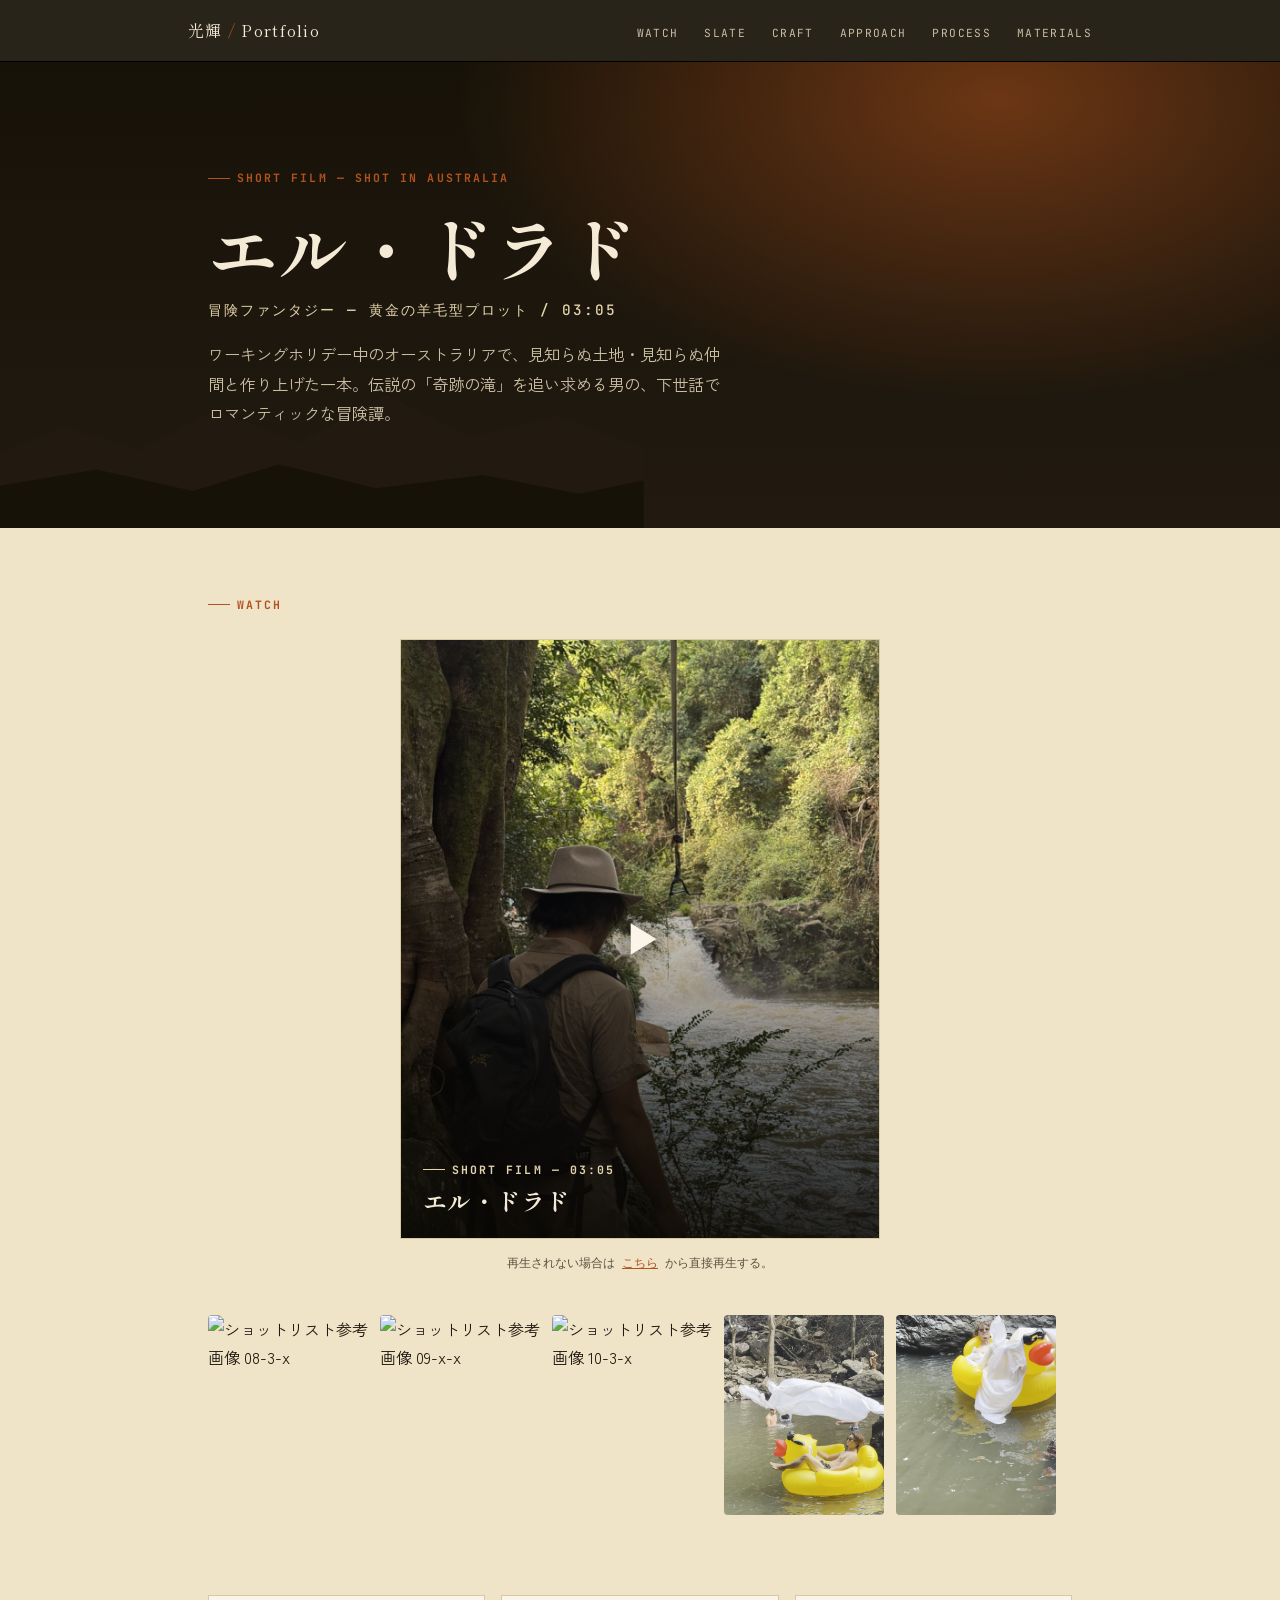
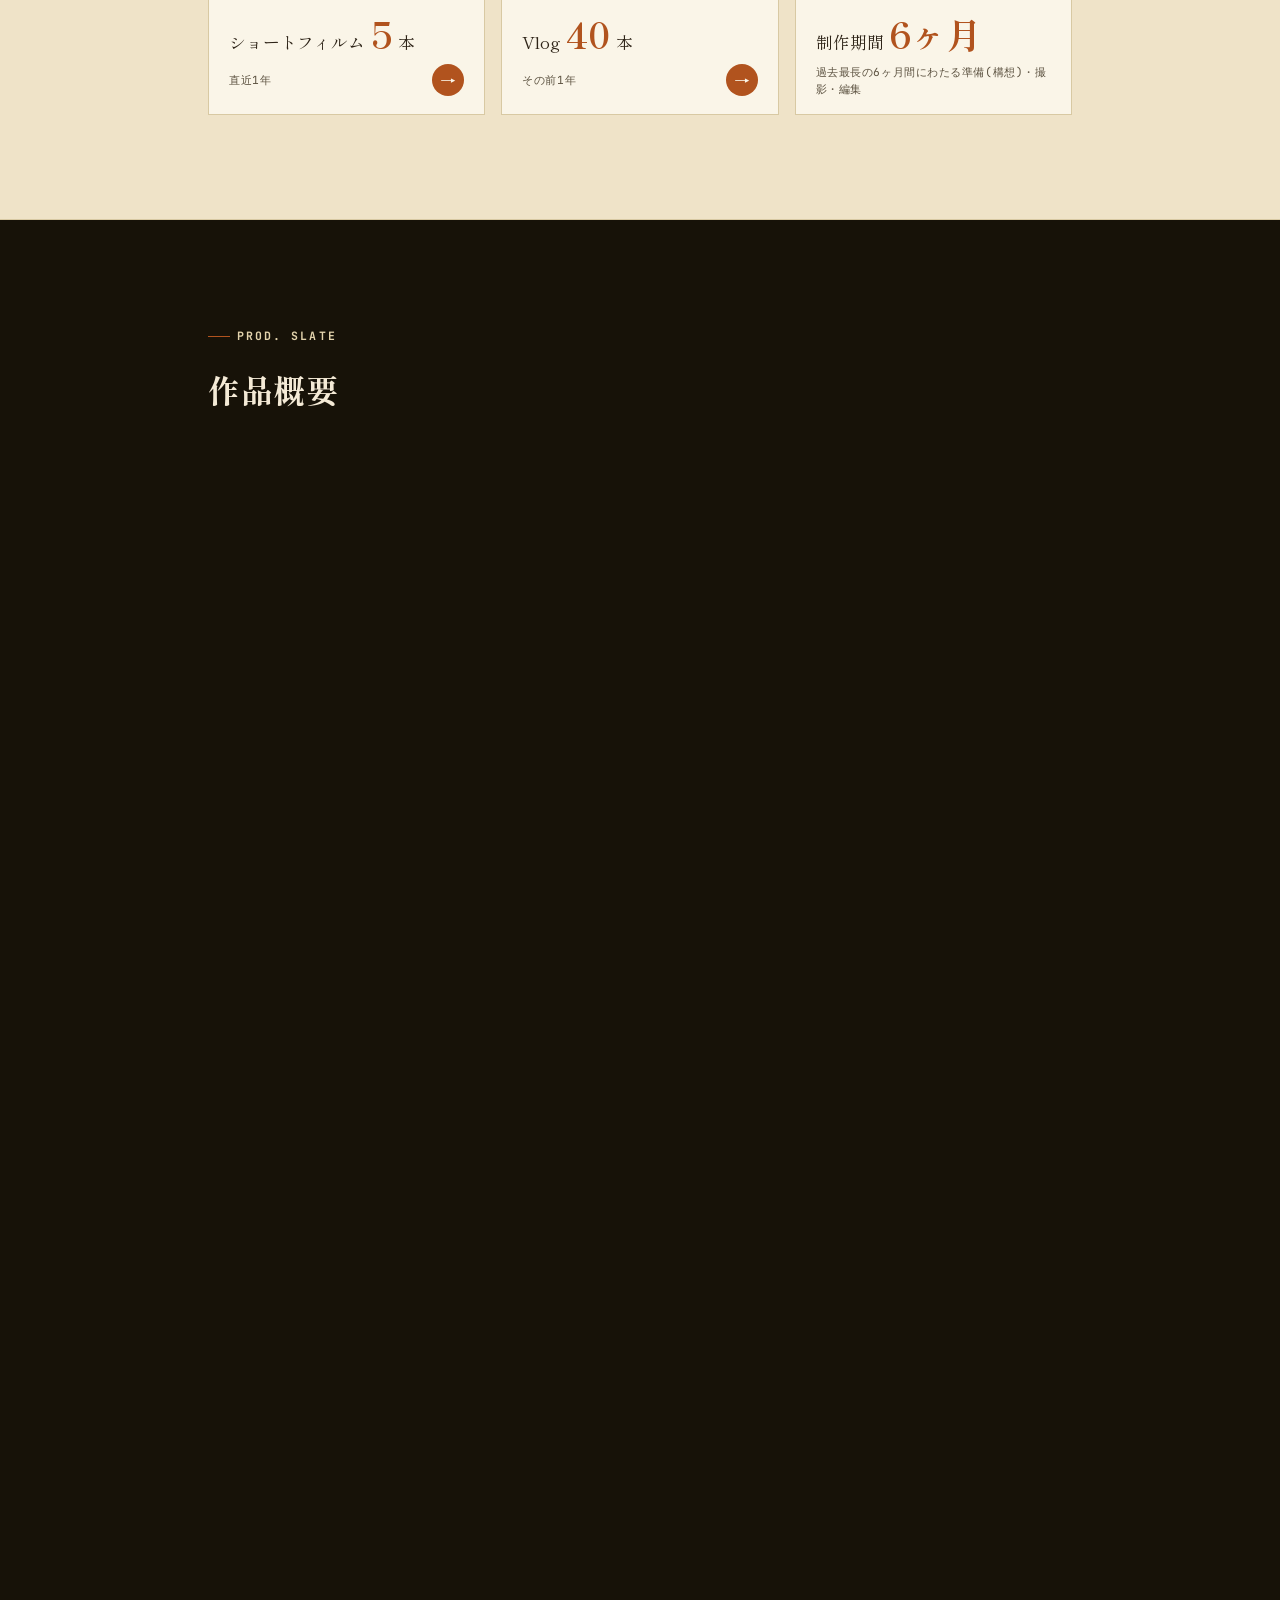
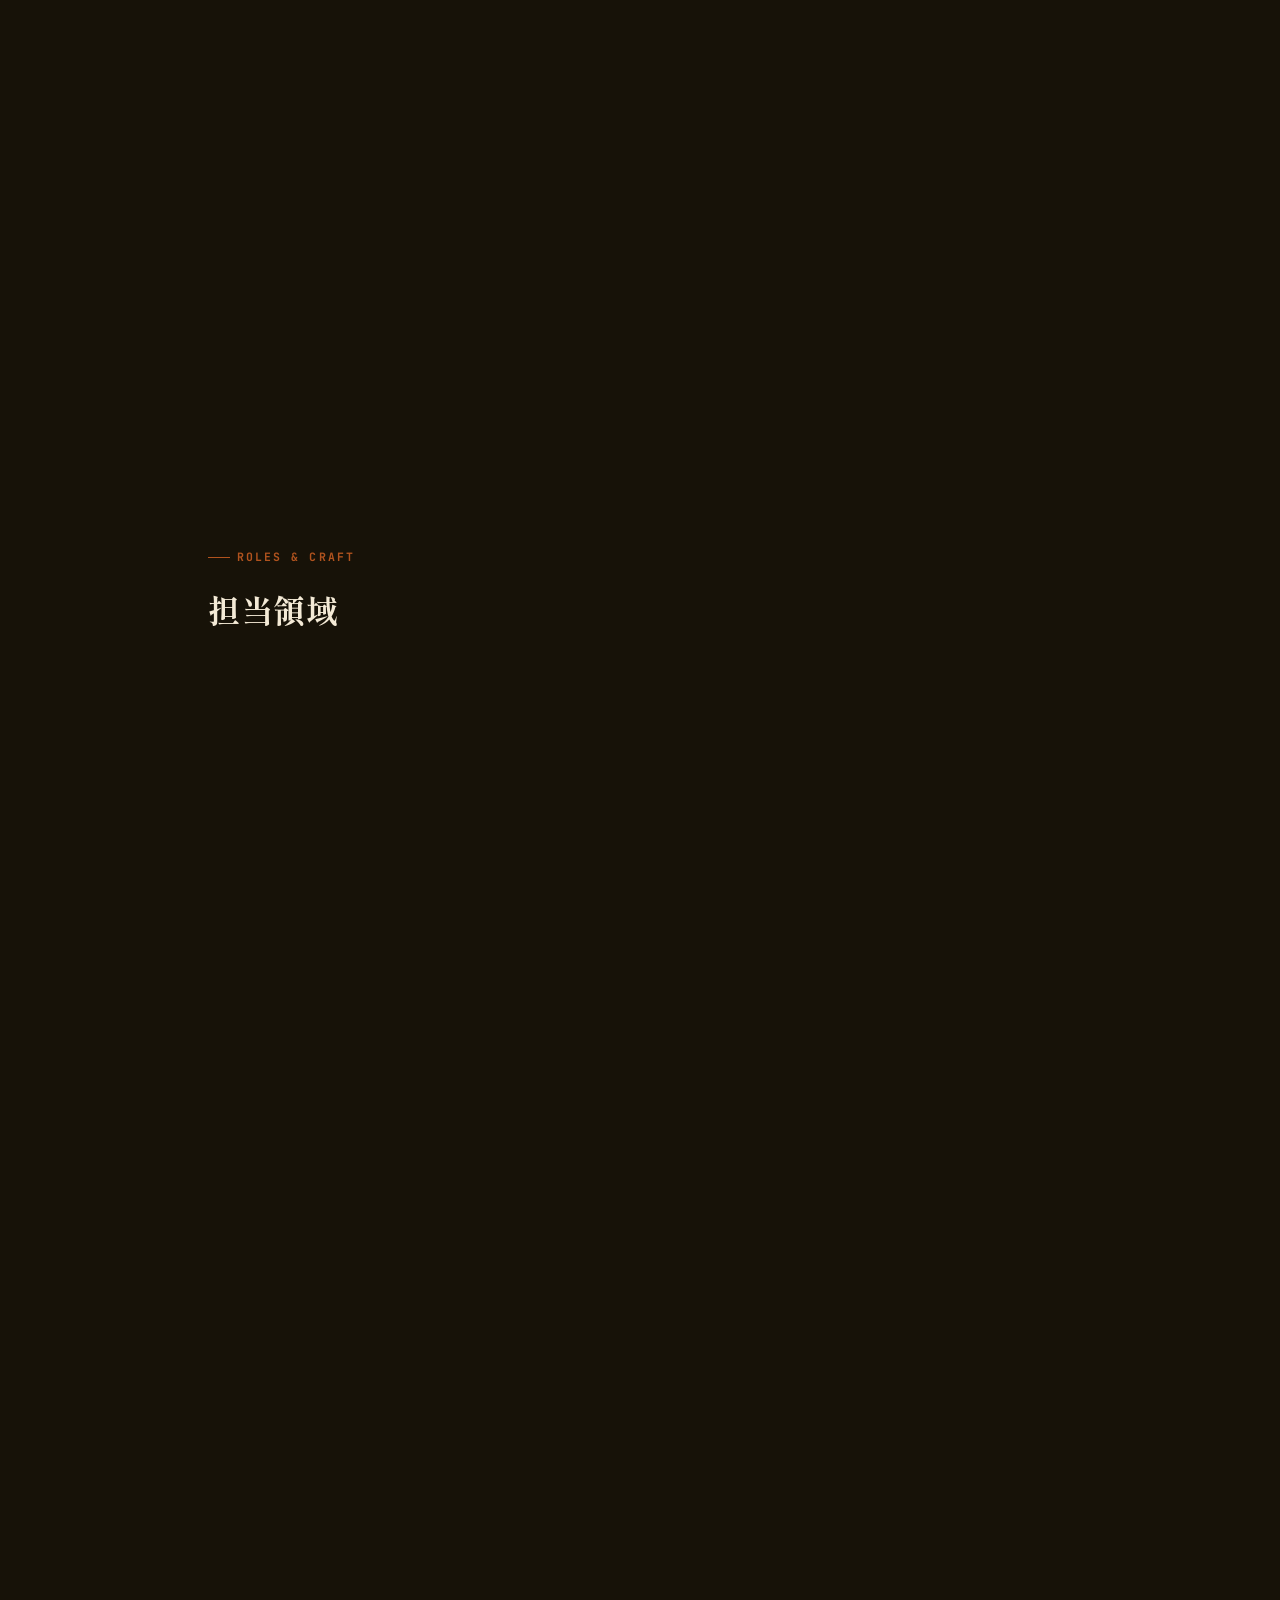
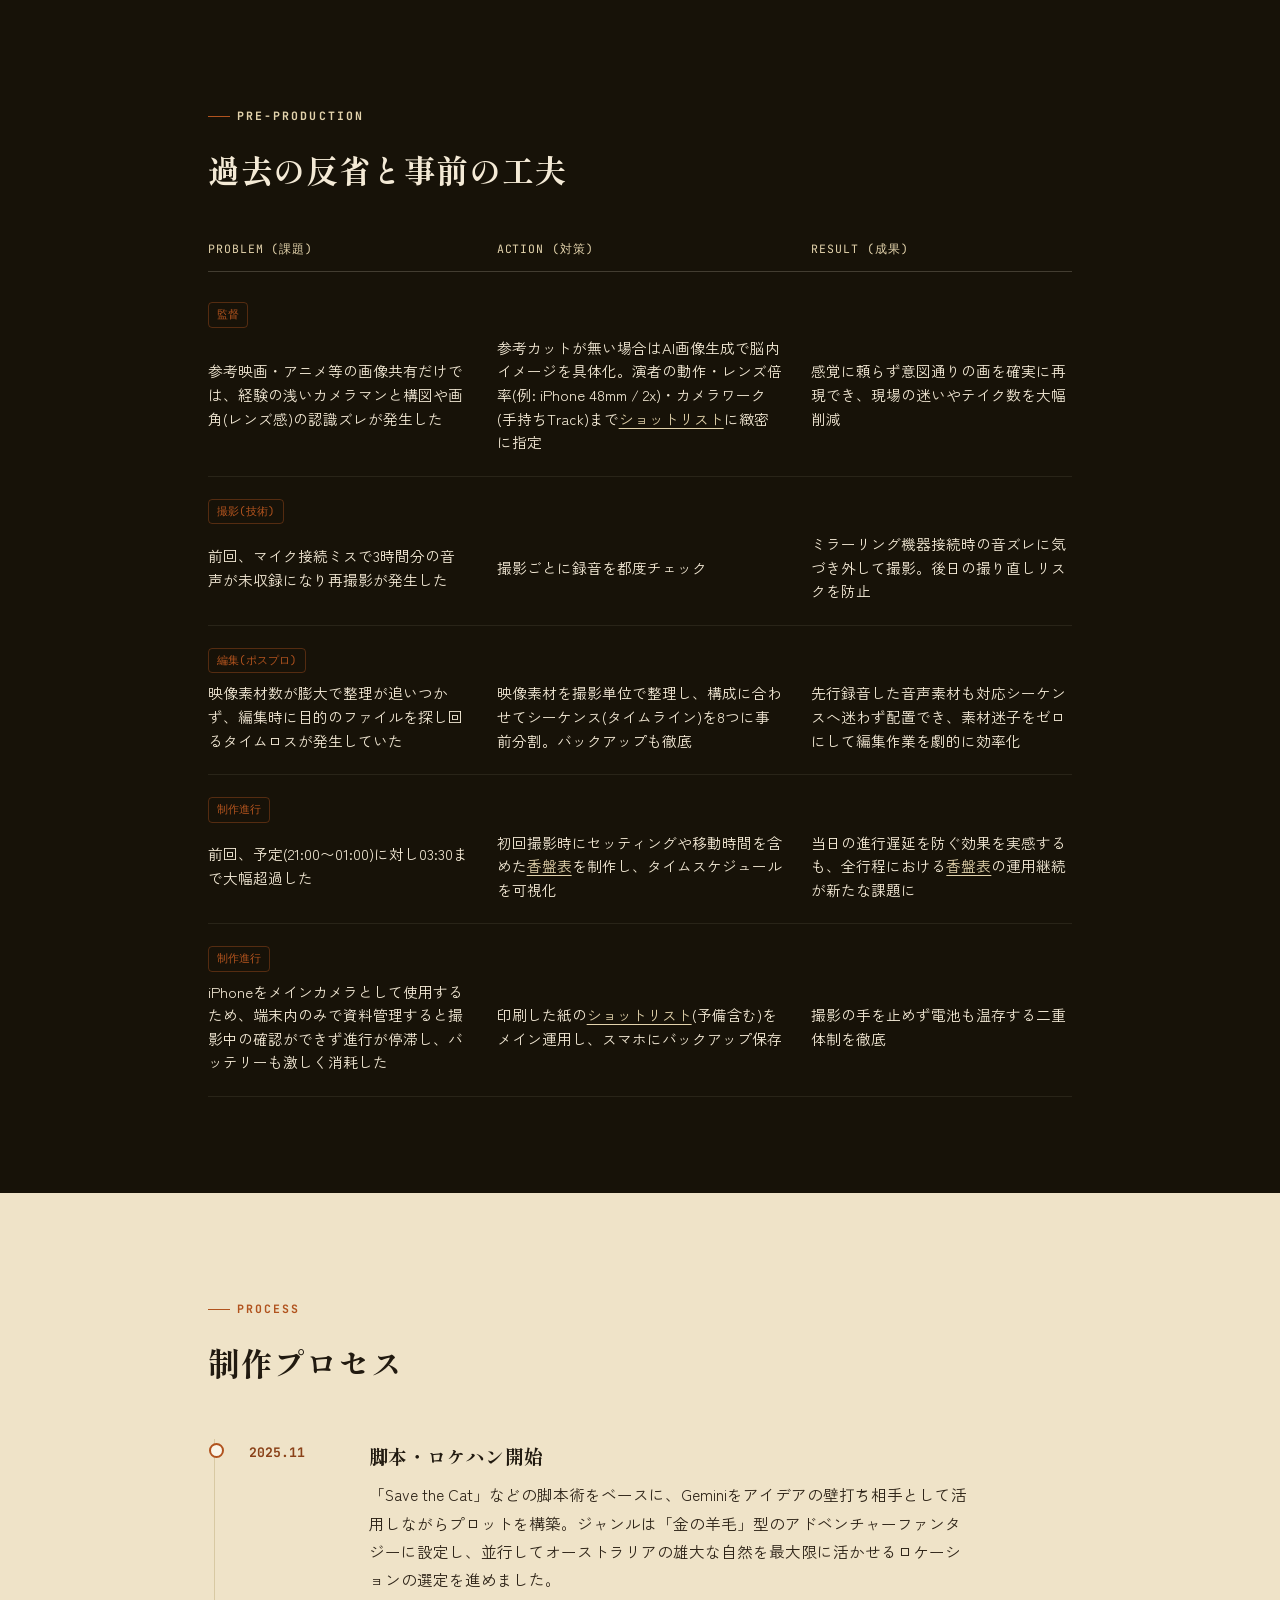
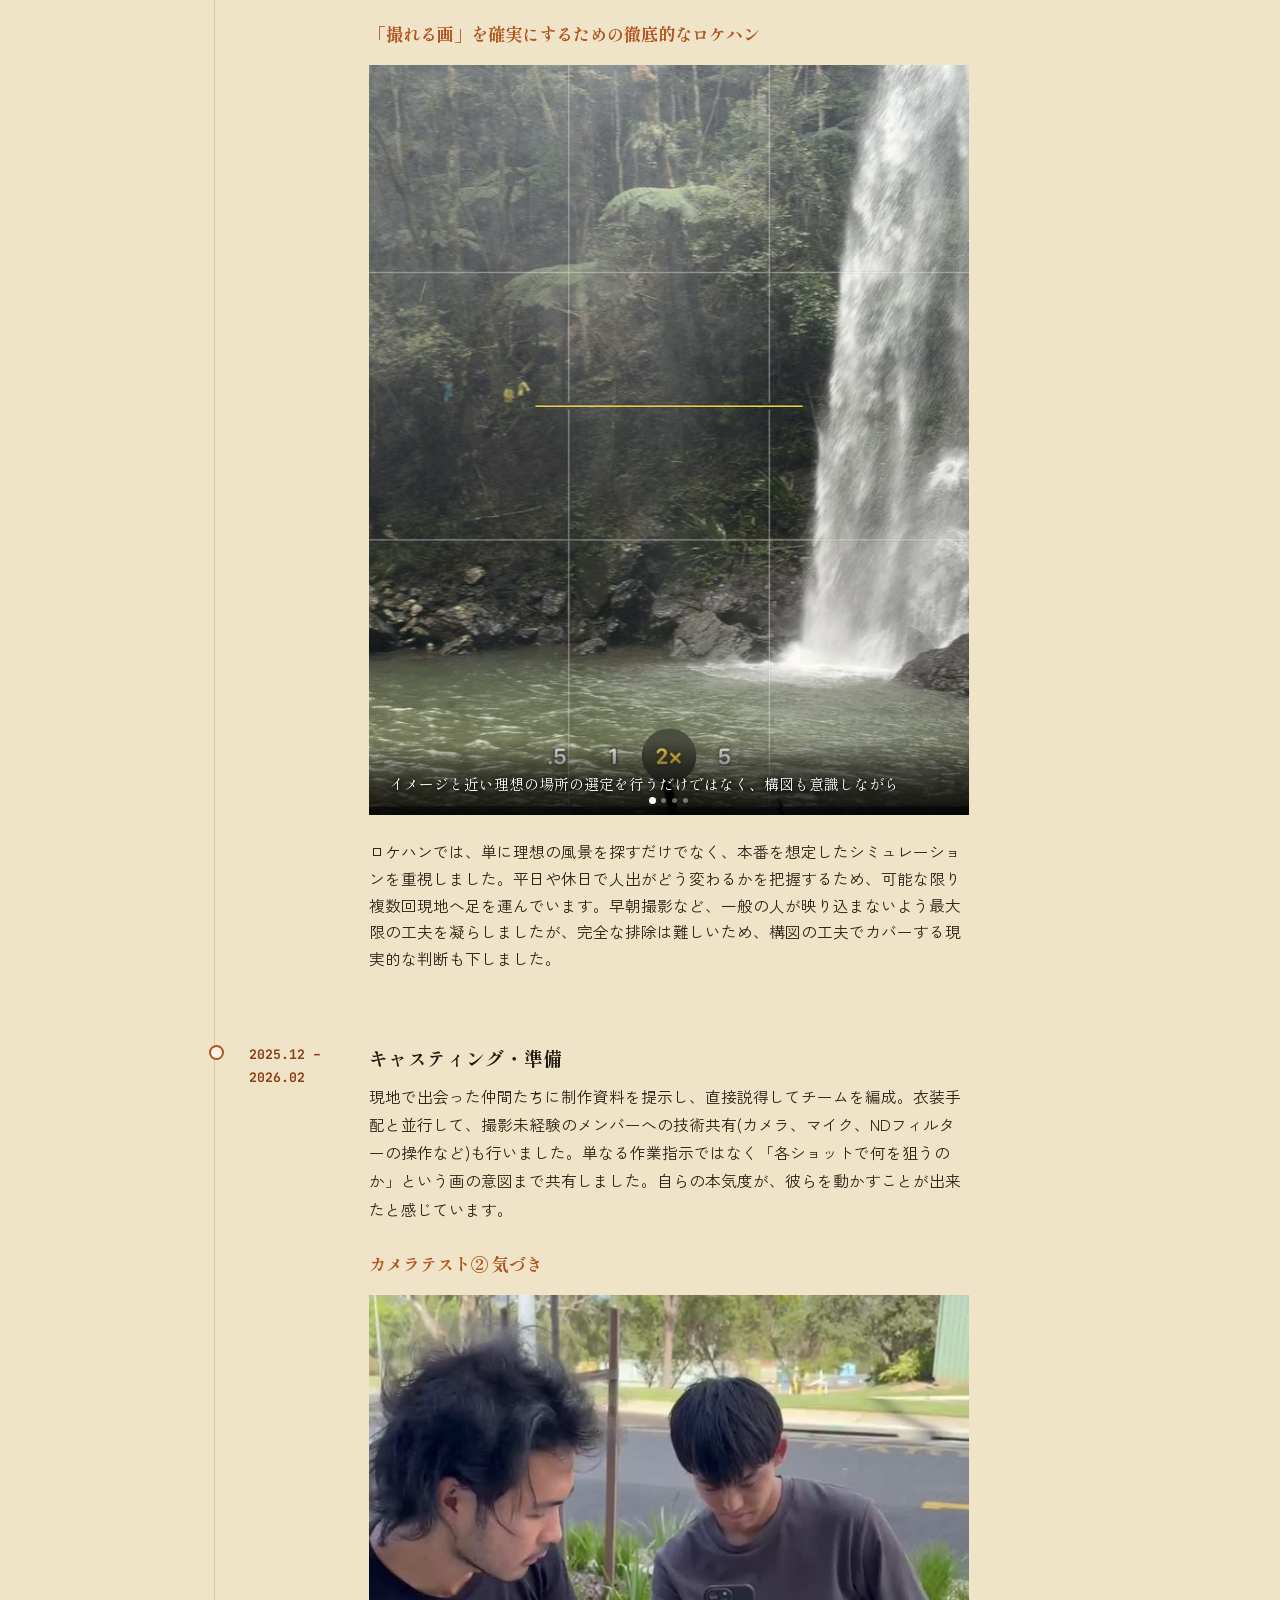
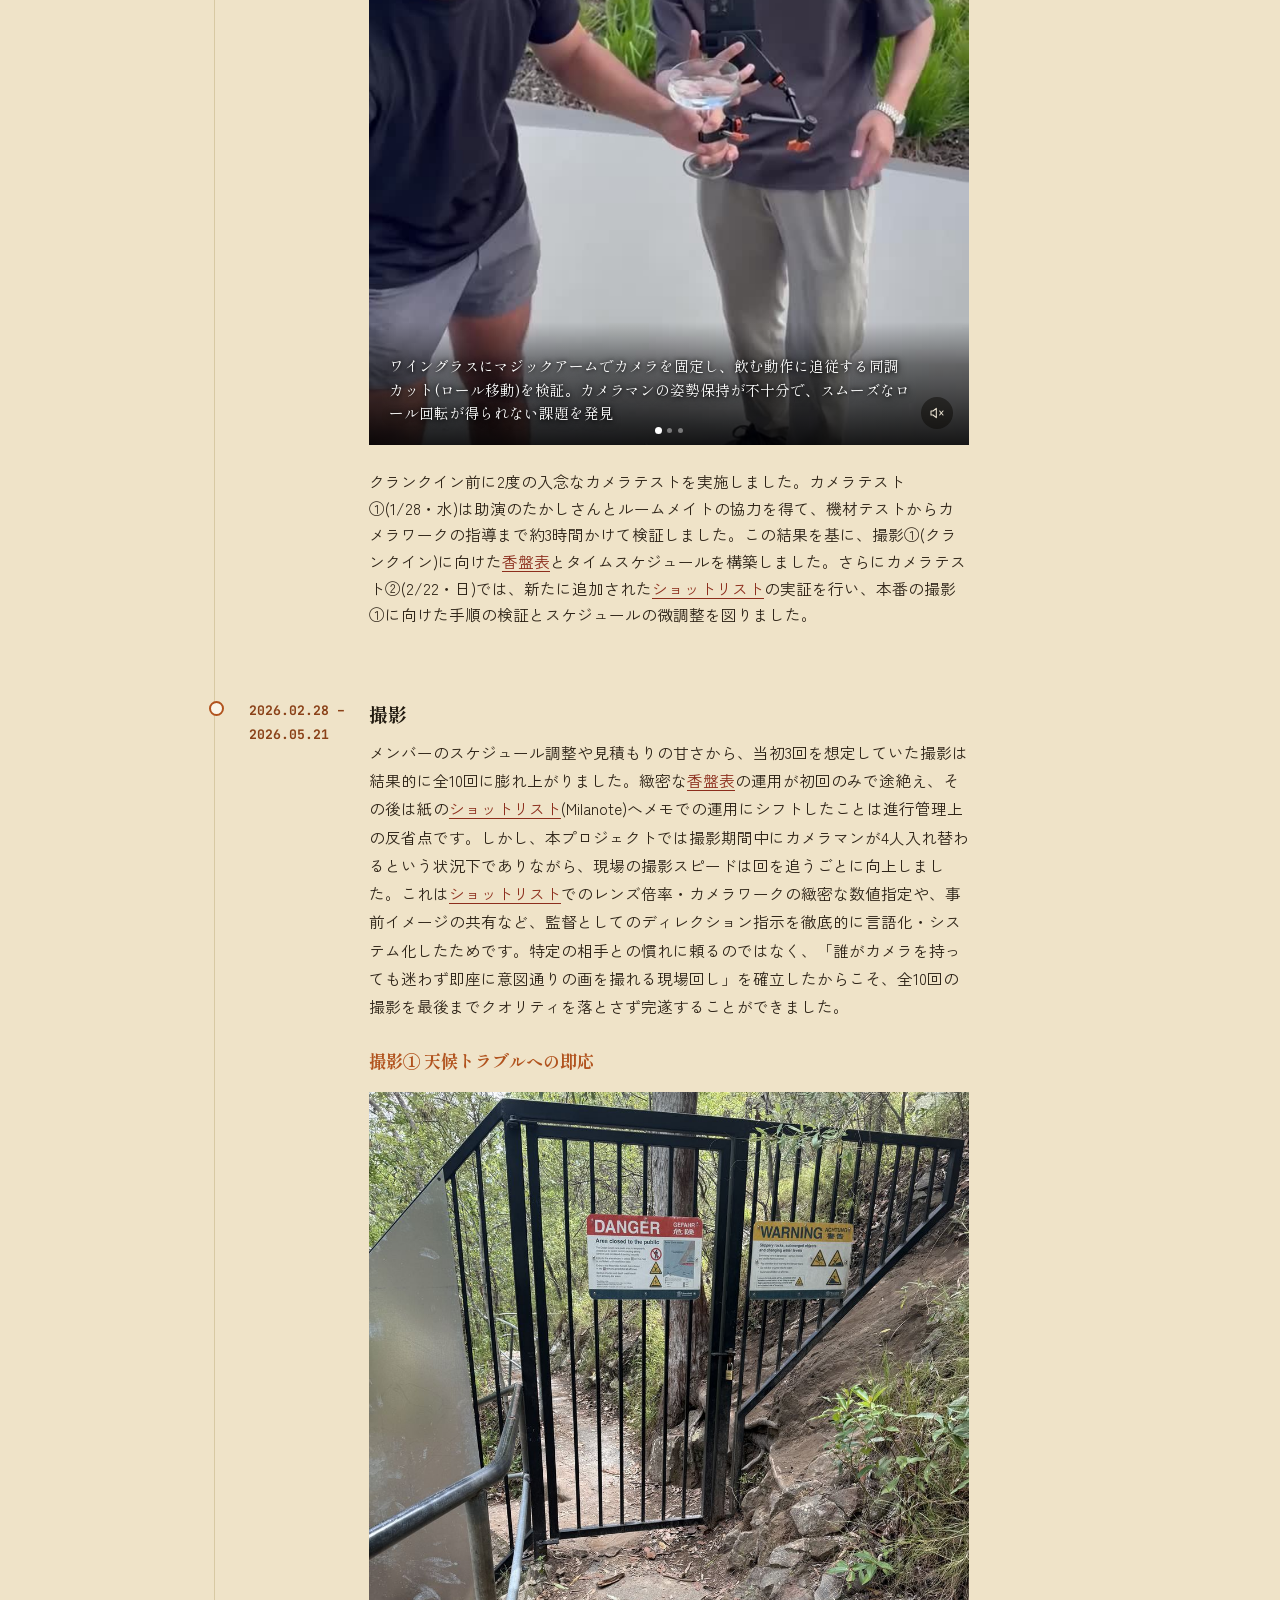
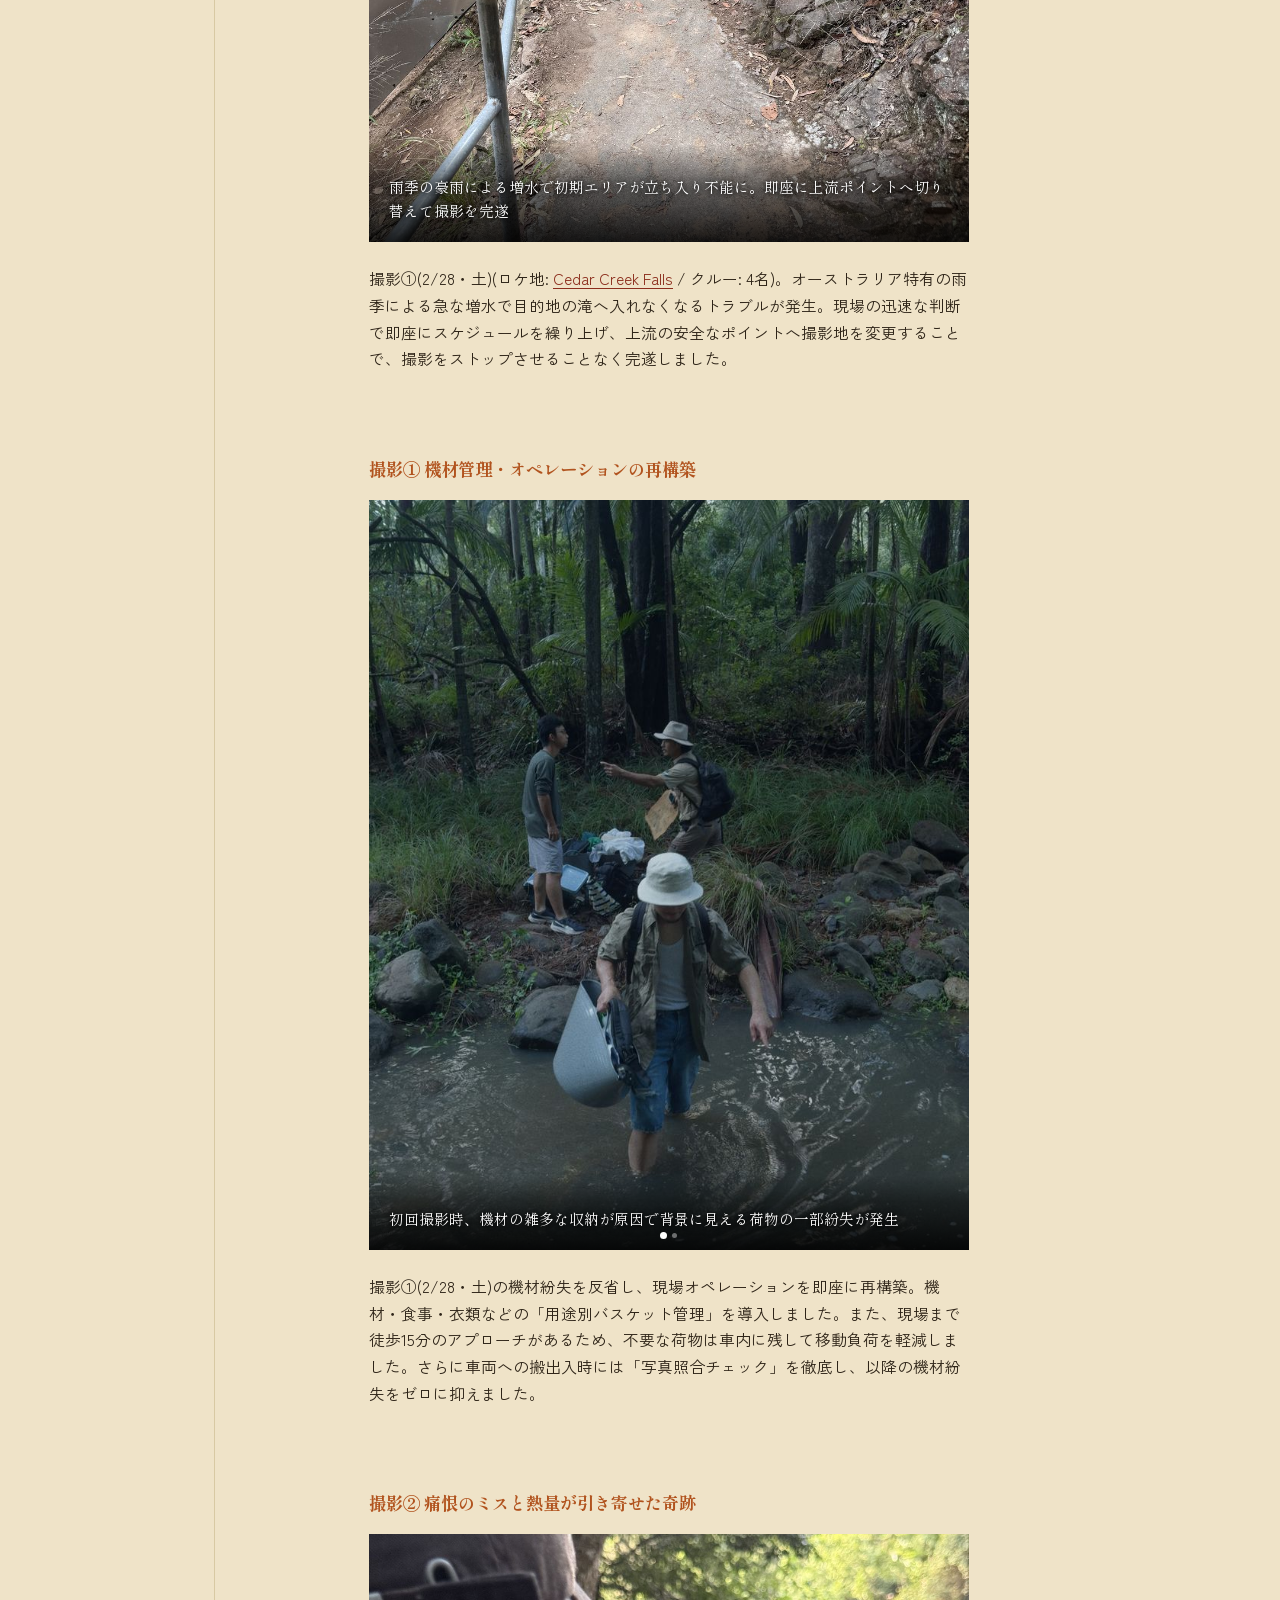
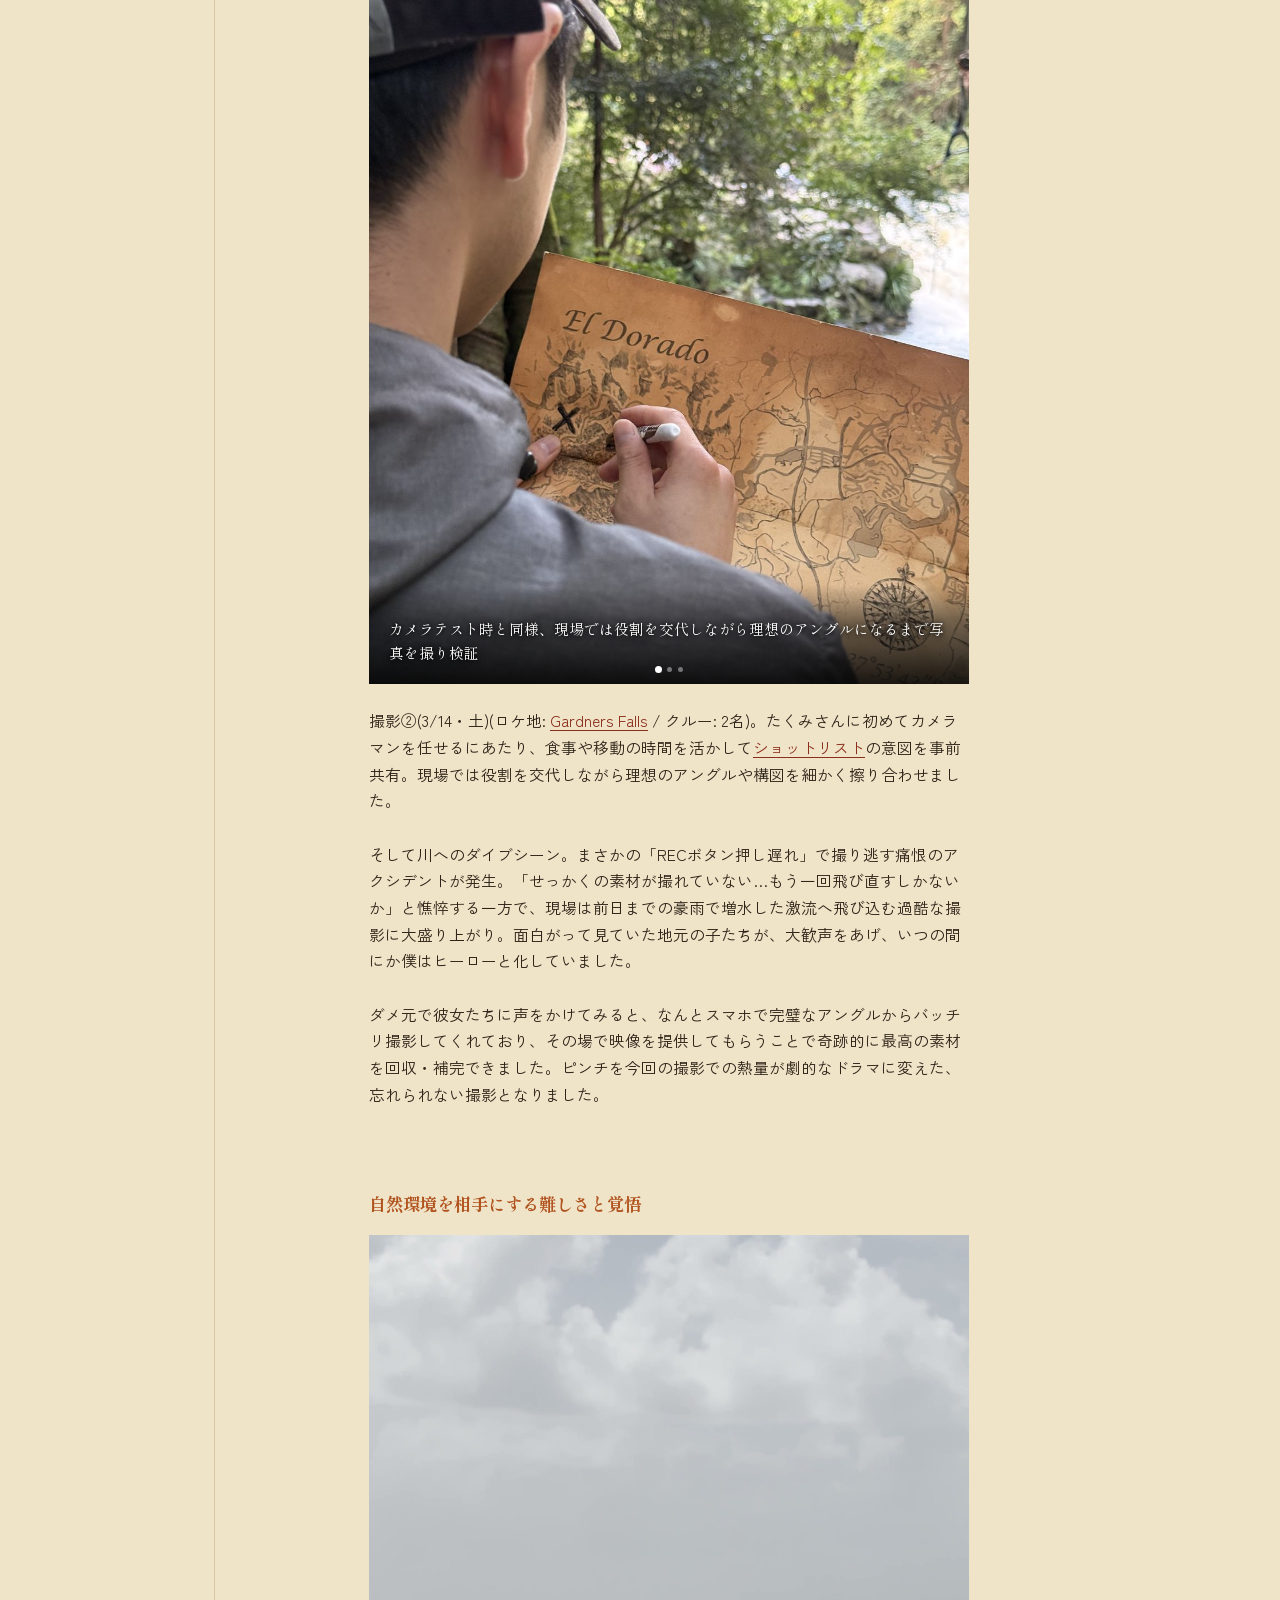
==== commit efc4e901: "fix(modal): keep close and arrow buttons fixed across aspect ratios - 縦構図(9:16)と横構図(16:9)ではメディア枠の幅が " ====
--- a/index.html
+++ b/index.html
@@ -696,34 +696,40 @@
   </div>
 </footer>
 
-<!-- 本編モーダル: Instagram の埋め込みを iframe で再生する。
-     src は開いたときに JS が入れ、閉じるときに外す(再生停止とセット)。 -->
+<!-- 3つのモーダルは同一構造: .modal > .modal-bg + .modal-frame > .modal-stage
+     .modal-frame … 比率によらず常に同じ寸法。×ボタン・左右矢印の位置基準
+     .modal-stage … 表示中メディアの縦横比(9:16 / 16:9)だけを担う枠
+     基準を分けることで、縦構図と横構図を行き来してもボタンが動かない。 -->
 <div id="film-modal" class="modal" role="dialog" aria-modal="true" aria-label="本編「エル・ドラド」の再生" aria-hidden="true">
   <div class="modal-bg"></div>
-  <div class="modal-stage is-embed-modal">
+  <div class="modal-frame is-embed-modal">
     <button type="button" class="modal-btn modal-close" id="close-film-modal" aria-label="閉じる">&times;</button>
-    <iframe id="film-embed" class="modal-embed" title="ショートフィルム「エル・ドラド」(Instagram)" allow="autoplay; clipboard-write; encrypted-media; picture-in-picture; web-share" allowfullscreen></iframe>
+    <div class="modal-stage">
+      <iframe id="film-embed" class="modal-embed" title="ショートフィルム「エル・ドラド」(Instagram)" allow="autoplay; clipboard-write; encrypted-media; picture-in-picture; web-share" allowfullscreen></iframe>
+    </div>
   </div>
 </div>
 
-<!-- 動画・画像モーダルは同一構造: .modal > .modal-bg + .modal-stage。
-     .modal-stage が縦横比の固定枠(9:16 / 16:9)と各ボタンの位置基準を兼ねる。 -->
 <div id="video-modal" class="modal" role="dialog" aria-modal="true" aria-label="動画の拡大表示" aria-hidden="true">
   <div class="modal-bg"></div>
-  <div class="modal-stage">
+  <div class="modal-frame">
     <button type="button" class="modal-btn modal-close" id="close-video-modal" aria-label="閉じる">&times;</button>
     <button type="button" class="modal-btn modal-arrow modal-arrow-prev" id="video-modal-prev" aria-label="前の動画">‹</button>
-    <video id="modal-video-player" class="modal-media" src="assets/videos/1007.mp4" controls playsinline preload="metadata"></video>
+    <div class="modal-stage">
+      <video id="modal-video-player" class="modal-media" src="assets/videos/1007.mp4" controls playsinline preload="metadata"></video>
+    </div>
     <button type="button" class="modal-btn modal-arrow modal-arrow-next" id="video-modal-next" aria-label="次の動画">›</button>
   </div>
 </div>
 
 <div id="img-modal" class="modal" role="dialog" aria-modal="true" aria-label="画像の拡大表示" aria-hidden="true">
   <div class="modal-bg"></div>
-  <div class="modal-stage">
+  <div class="modal-frame">
     <button type="button" class="modal-btn modal-close" id="close-img-modal" aria-label="閉じる">&times;</button>
     <button type="button" class="modal-btn modal-arrow modal-arrow-prev" id="img-modal-prev" aria-label="前の画像">‹</button>
-    <img id="img-modal-image" class="modal-media" alt="">
+    <div class="modal-stage">
+      <img id="img-modal-image" class="modal-media" alt="">
+    </div>
     <button type="button" class="modal-btn modal-arrow modal-arrow-next" id="img-modal-next" aria-label="次の画像">›</button>
   </div>
 </div>
--- a/css/style.css
+++ b/css/style.css
@@ -65,12 +65,17 @@
      （CSS 側の桁と JS 側の桁が二重管理にならないよう、ここが唯一の定義） */
   --masonry-gutter:10px;
 
-  /* Modal: 表示枠の高さと各ボタンのオフセットを一元管理。
-     ボタン位置はこの2変数の符号を変えるだけで内/外に切り替わる */
+  /* Modal: 枠の高さとボタンの寸法・オフセットを一元管理。
+     --modal-btn-x/y の符号だけでボタンが枠の内/外に切り替わる
+     (負=枠の外側/PC、正=枠の内側/モバイル) */
   --modal-stage-h:92vh;
-  --modal-gutter:5.5rem;      /* 枠外ボタンぶんの余白を常に確保する */
+  --modal-close-size:2.25rem;
+  --modal-arrow-size:2.75rem;
   --modal-btn-x:-3.25rem;
   --modal-btn-y:0rem;
+  /* 枠の外側に置くボタンが画面外へ出ないよう、余白を実寸から算出する。
+     必要量 = 枠からの離し幅 + 一番大きいボタン(矢印)の幅 */
+  --modal-gutter:calc(-1 * var(--modal-btn-x) + var(--modal-arrow-size));
   /* Instagram 埋め込みは自前の高さ(ヘッダー・フッター)を持ち比率が読めないため、
      幅だけを固定して高さは枠いっぱいに預ける */
   --modal-embed-w:26rem;
@@ -564,7 +569,10 @@
   background:var(--sand);
   padding:var(--section-pad) 0;
 }
-.timeline-section .tl-item p,
+/* 本文の <p> だけを対象にする。写真の上に重なる .ep-caption は
+   同じ .tl-item 内の <p> でもあるため、ここで除外しておかないと
+   詳細度(0,2,1)で .ep-caption(0,1,0)を上書きしてしまう */
+.timeline-section .tl-item p:not(.ep-caption),
 .timeline-section .ep-body{ color:var(--brown-dark); }
 .timeline-section .tl-item p a,
 .timeline-section .ep-body a{
@@ -617,7 +625,7 @@
   margin-bottom:0.5rem;
   color:var(--text-hi);
 }
-.tl-item p{
+.tl-item p:not(.ep-caption){
   color:var(--text-hi-dim);
   font-size:0.98rem;
 }
@@ -955,6 +963,7 @@
   height:100%;
   object-fit:cover;
   display:block;
+  cursor:pointer;
 }
 .craft-card::before{
   content:attr(data-label);
@@ -1185,15 +1194,34 @@
   background:rgba(15,12,8,0.85);
   backdrop-filter:blur(6px);
 }
+/* ボタンの位置基準。幅は「アルバム内で最も横に広いメディア」に合わせて
+   JS がクラスで決め、前後送りの間は変わらない。
+   - 縦だけ / 横だけのアルバム → 枠がメディアに密着し、ボタンが寄り添う
+   - 縦横が混在するアルバム   → 横構図ぶんの幅で固定され、送ってもボタンが動かない */
+.modal-frame{
+  position:relative;
+  width:100%;
+  height:var(--modal-stage-h);
+  max-width:calc(var(--modal-stage-h) * var(--ratio-tall));   /* 既定は縦構図 */
+  display:flex;
+  align-items:center;
+  justify-content:center;
+}
+.modal-frame.is-portrait-frame{ max-width:calc(var(--modal-stage-h) * var(--ratio-tall)); }
+.modal-frame.is-landscape-frame{ max-width:calc(var(--modal-stage-h) * var(--ratio-wide)); }
+/* 埋め込みは単独表示で前後送りが無いため、枠を実寸に寄せる */
+.modal-frame.is-embed-modal{ max-width:var(--modal-embed-w); }
+
+/* メディアの縦横比だけを担う枠。枠の中央に置かれ、幅だけが比率で変わる */
 .modal-stage{
   position:relative;
   width:100%;
-  height:var(--modal-stage-h);
+  height:100%;
   max-width:calc(var(--modal-stage-h) * var(--ratio-tall));   /* 既定は縦構図 */
 }
 .modal-stage.is-portrait-modal{ max-width:calc(var(--modal-stage-h) * var(--ratio-tall)); }
 .modal-stage.is-landscape-modal{ max-width:calc(var(--modal-stage-h) * var(--ratio-wide)); }
-.modal-stage.is-embed-modal{ max-width:var(--modal-embed-w); }
+.modal-frame.is-embed-modal .modal-stage{ max-width:100%; }
 .modal-embed{
   width:100%;
   height:100%;
@@ -1228,16 +1256,16 @@
 .modal-close{
   top:var(--modal-btn-y);
   right:var(--modal-btn-x);
-  width:2.25rem;
-  height:2.25rem;
+  width:var(--modal-close-size);
+  height:var(--modal-close-size);
   font-size:1.4rem;
   z-index:21;
 }
 .modal-close:hover{ transform:scale(1.08); }
 .modal-arrow{
   top:50%;
-  width:2.75rem;
-  height:2.75rem;
+  width:var(--modal-arrow-size);
+  height:var(--modal-arrow-size);
   font-size:1.6rem;
   transform:translateY(-50%);
 }
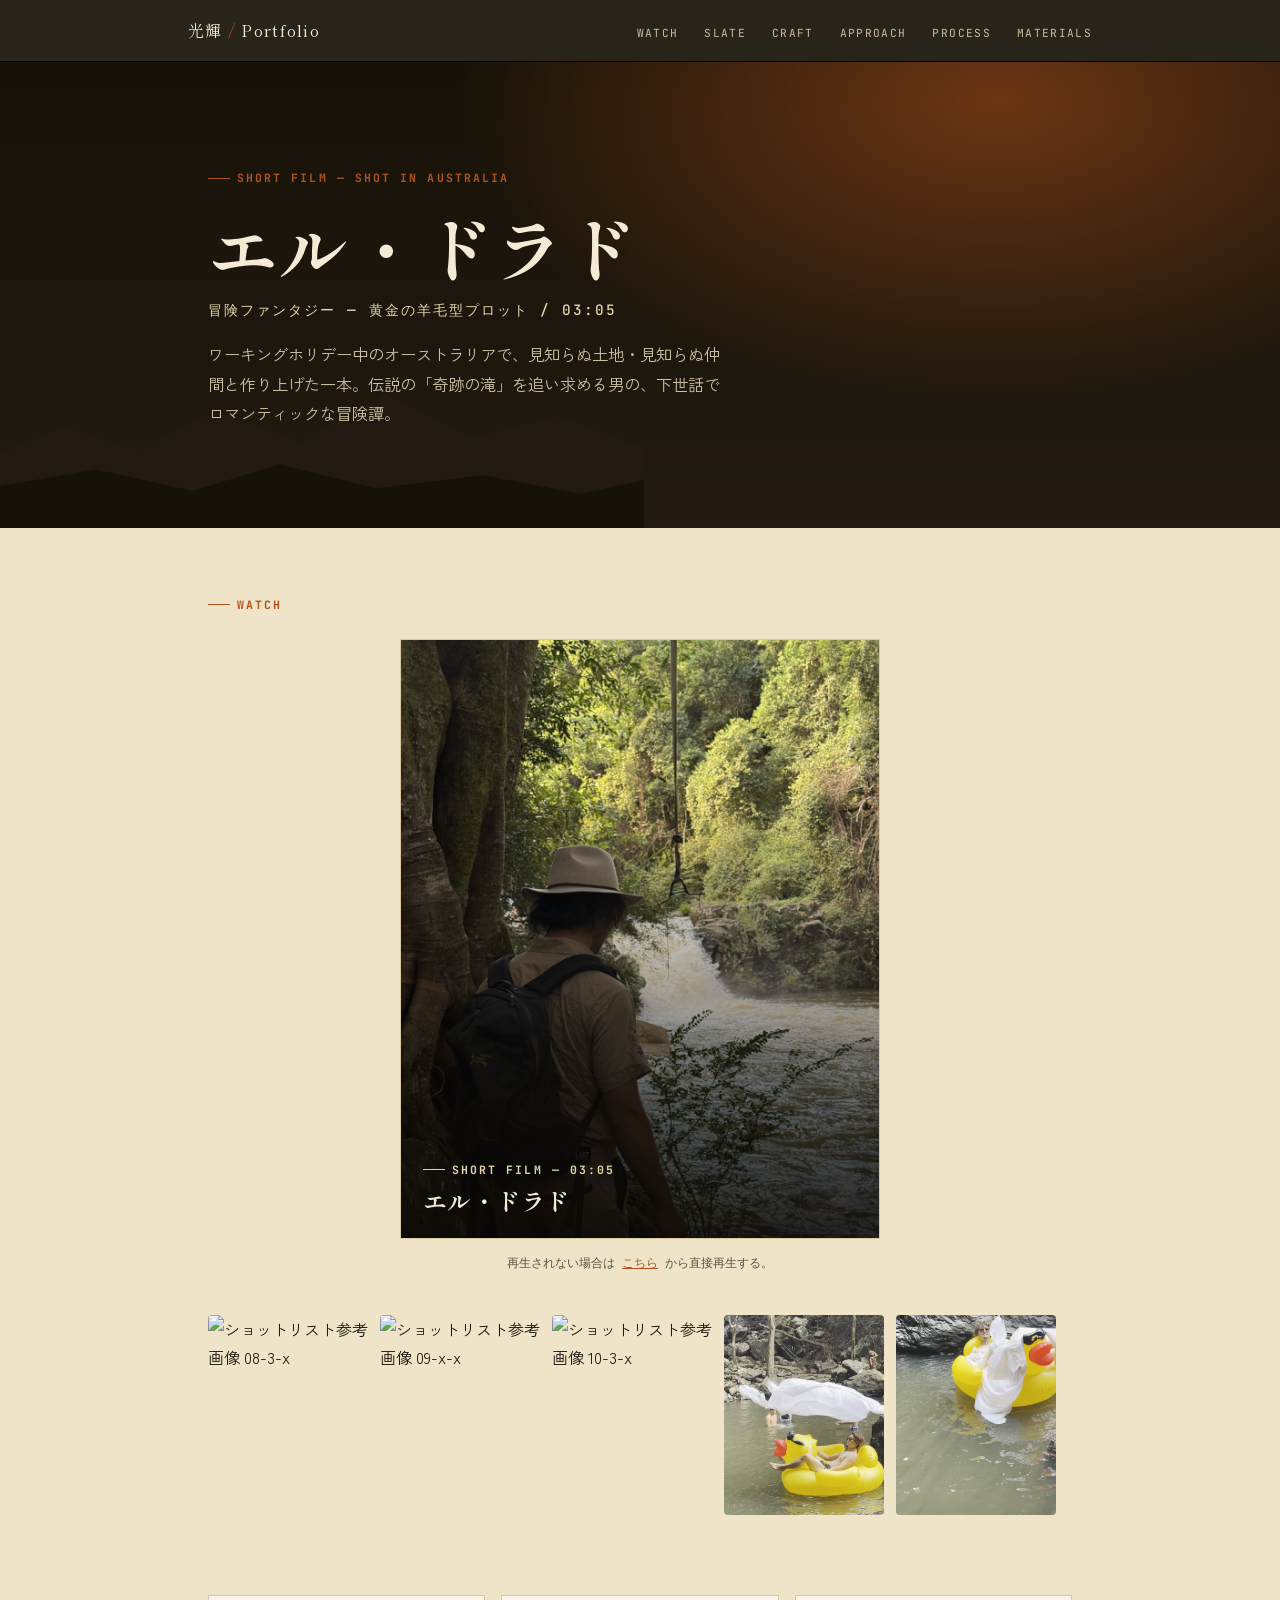
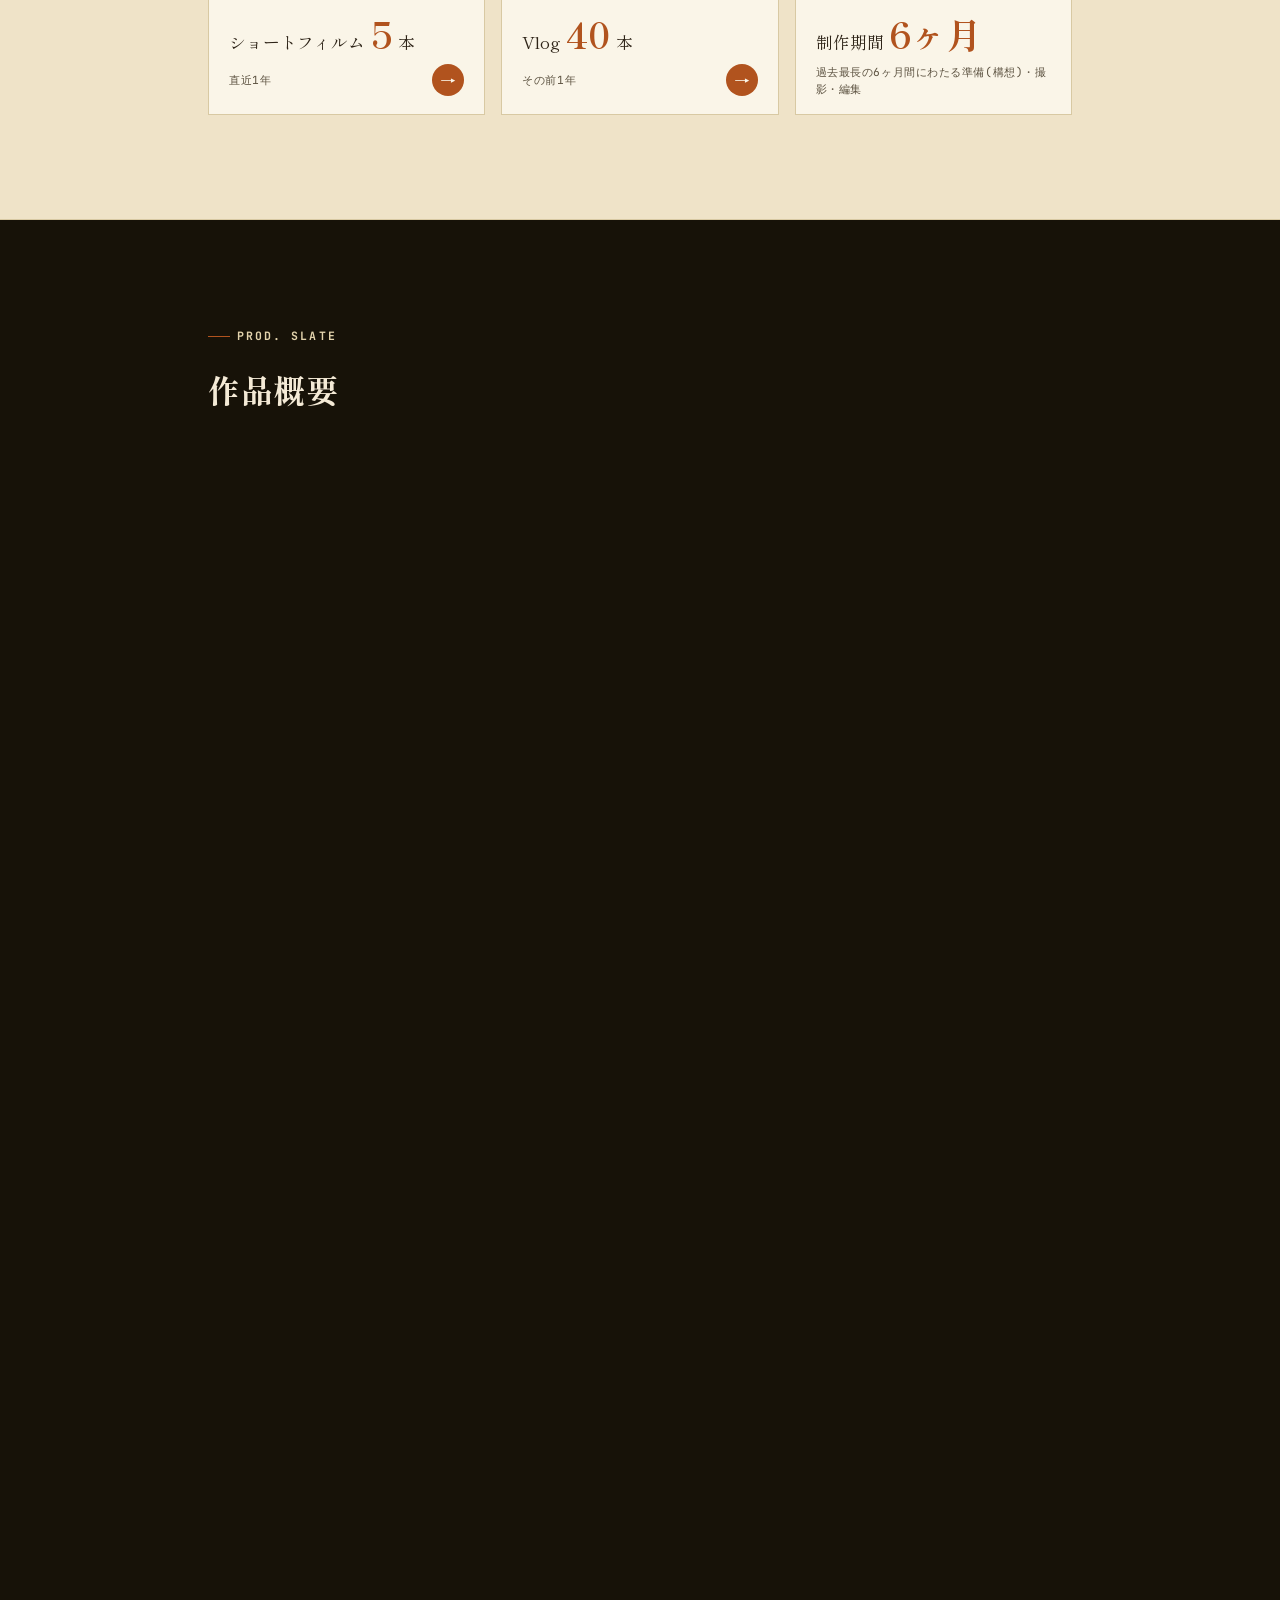
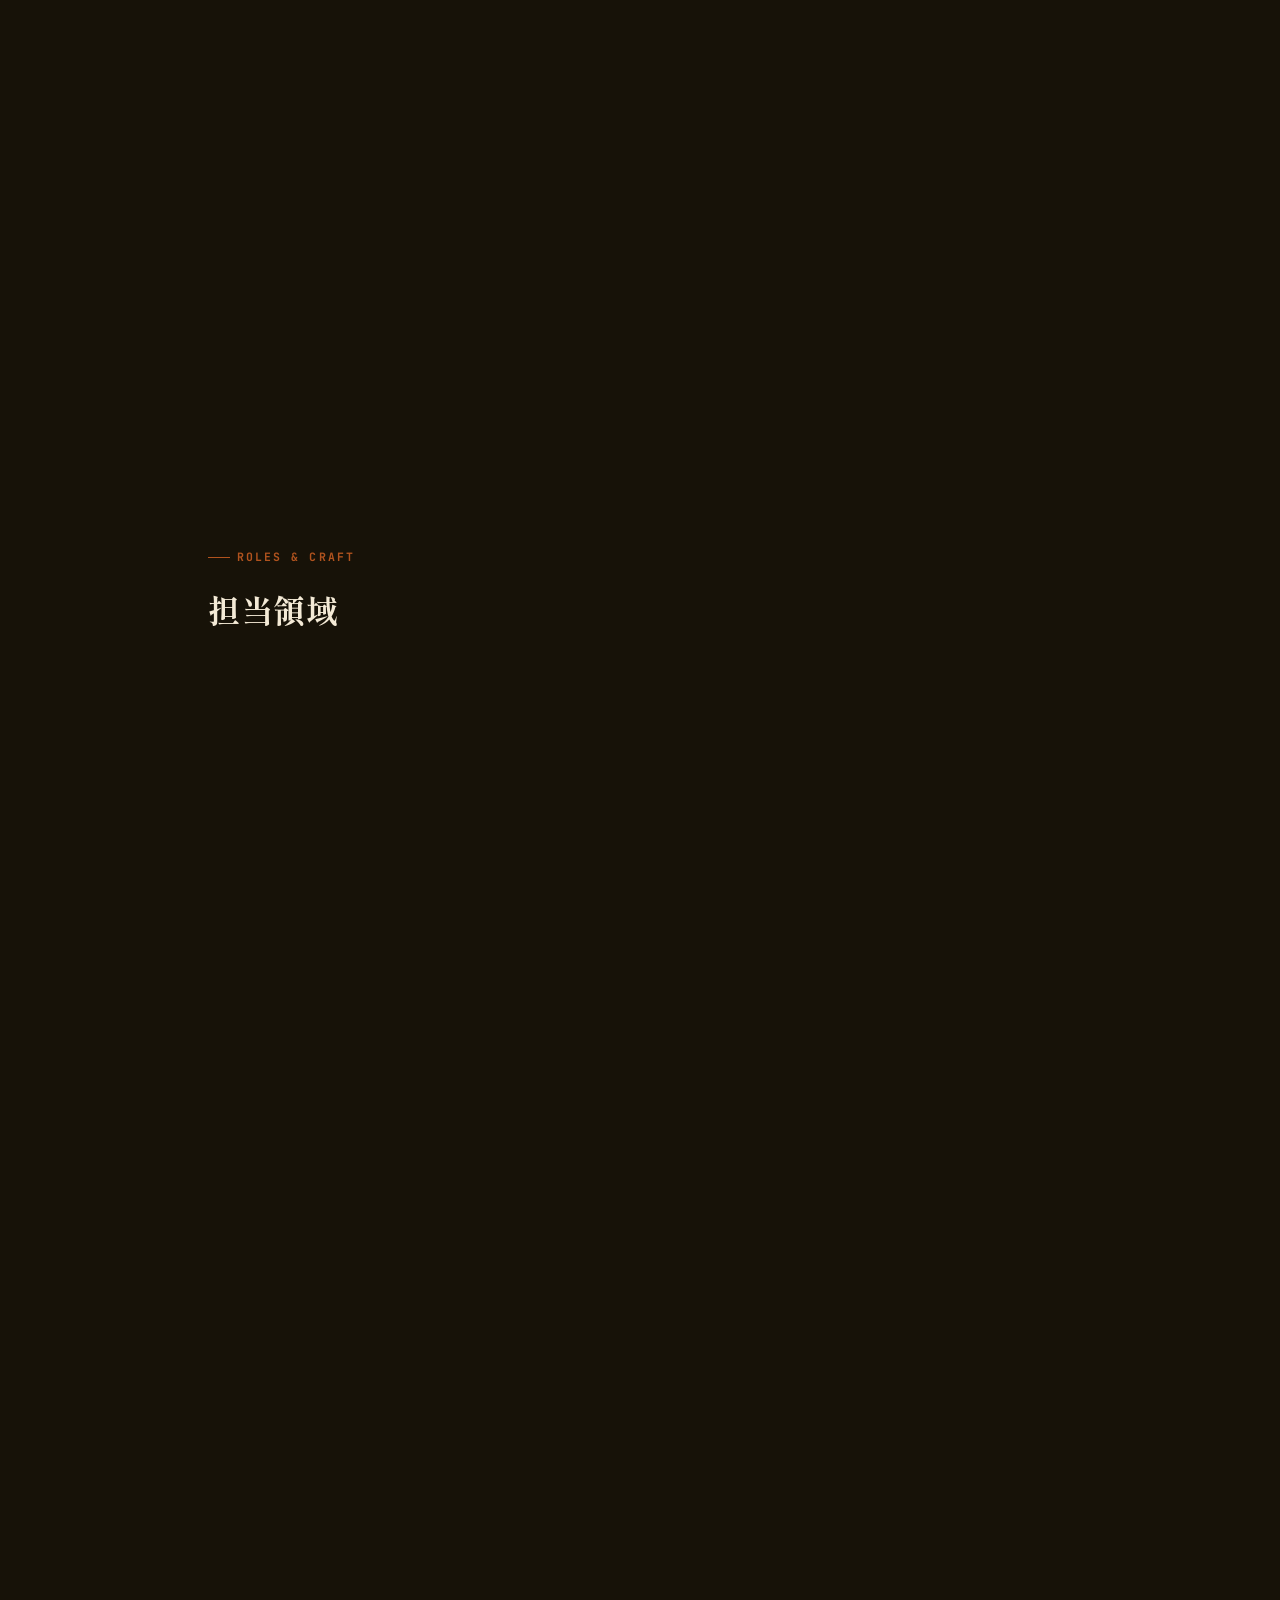
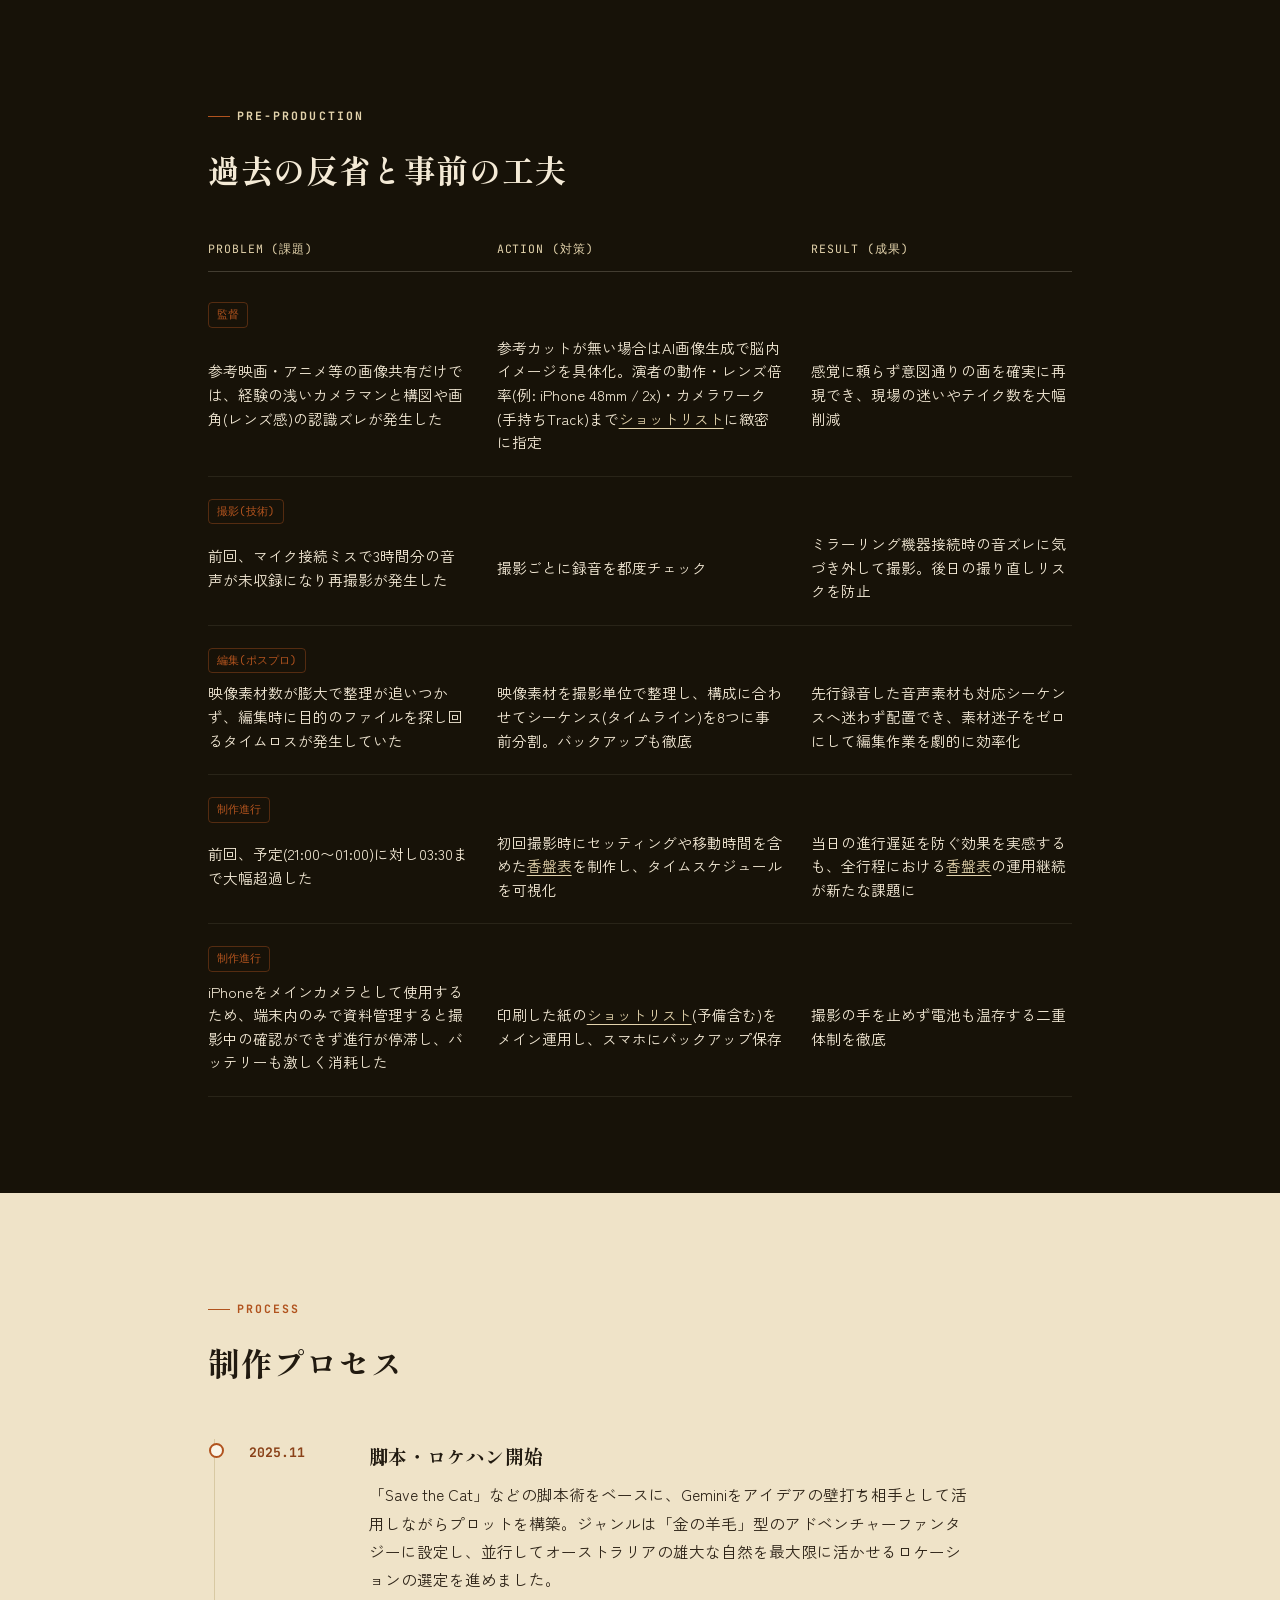
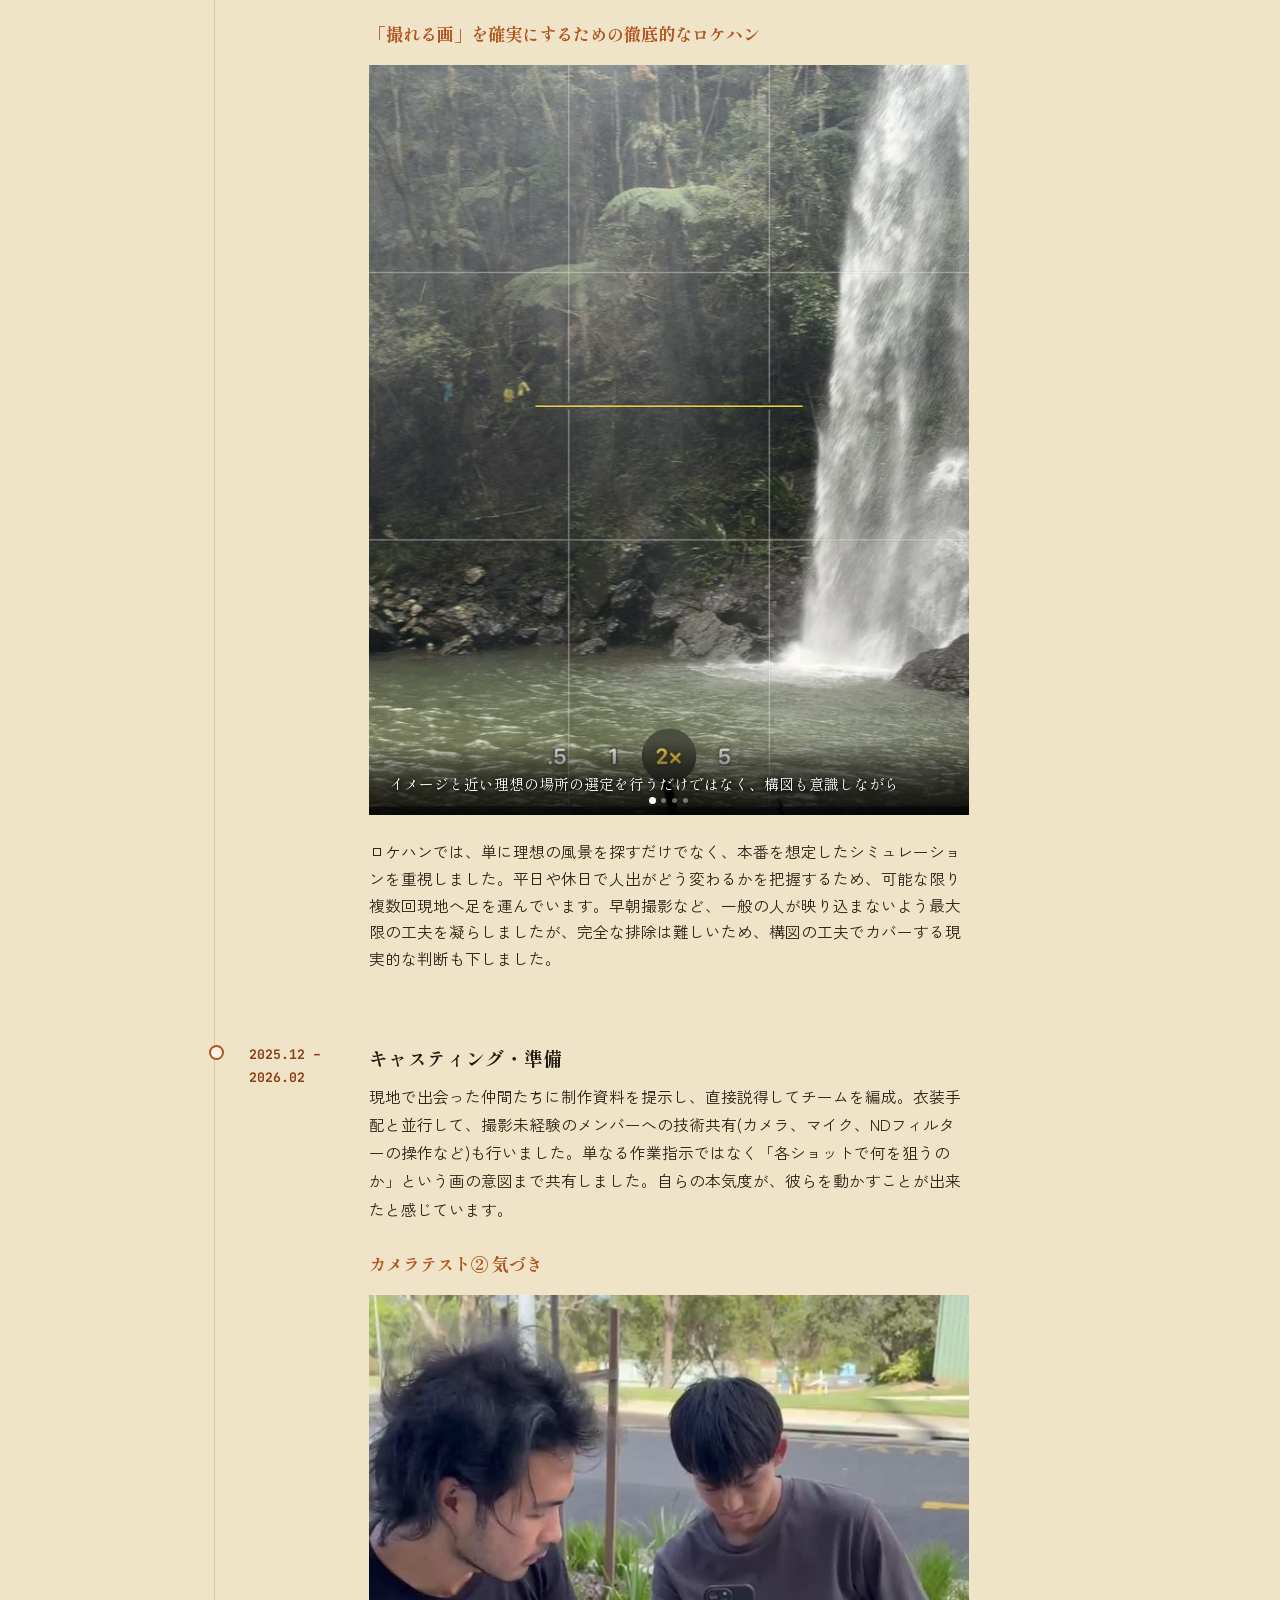
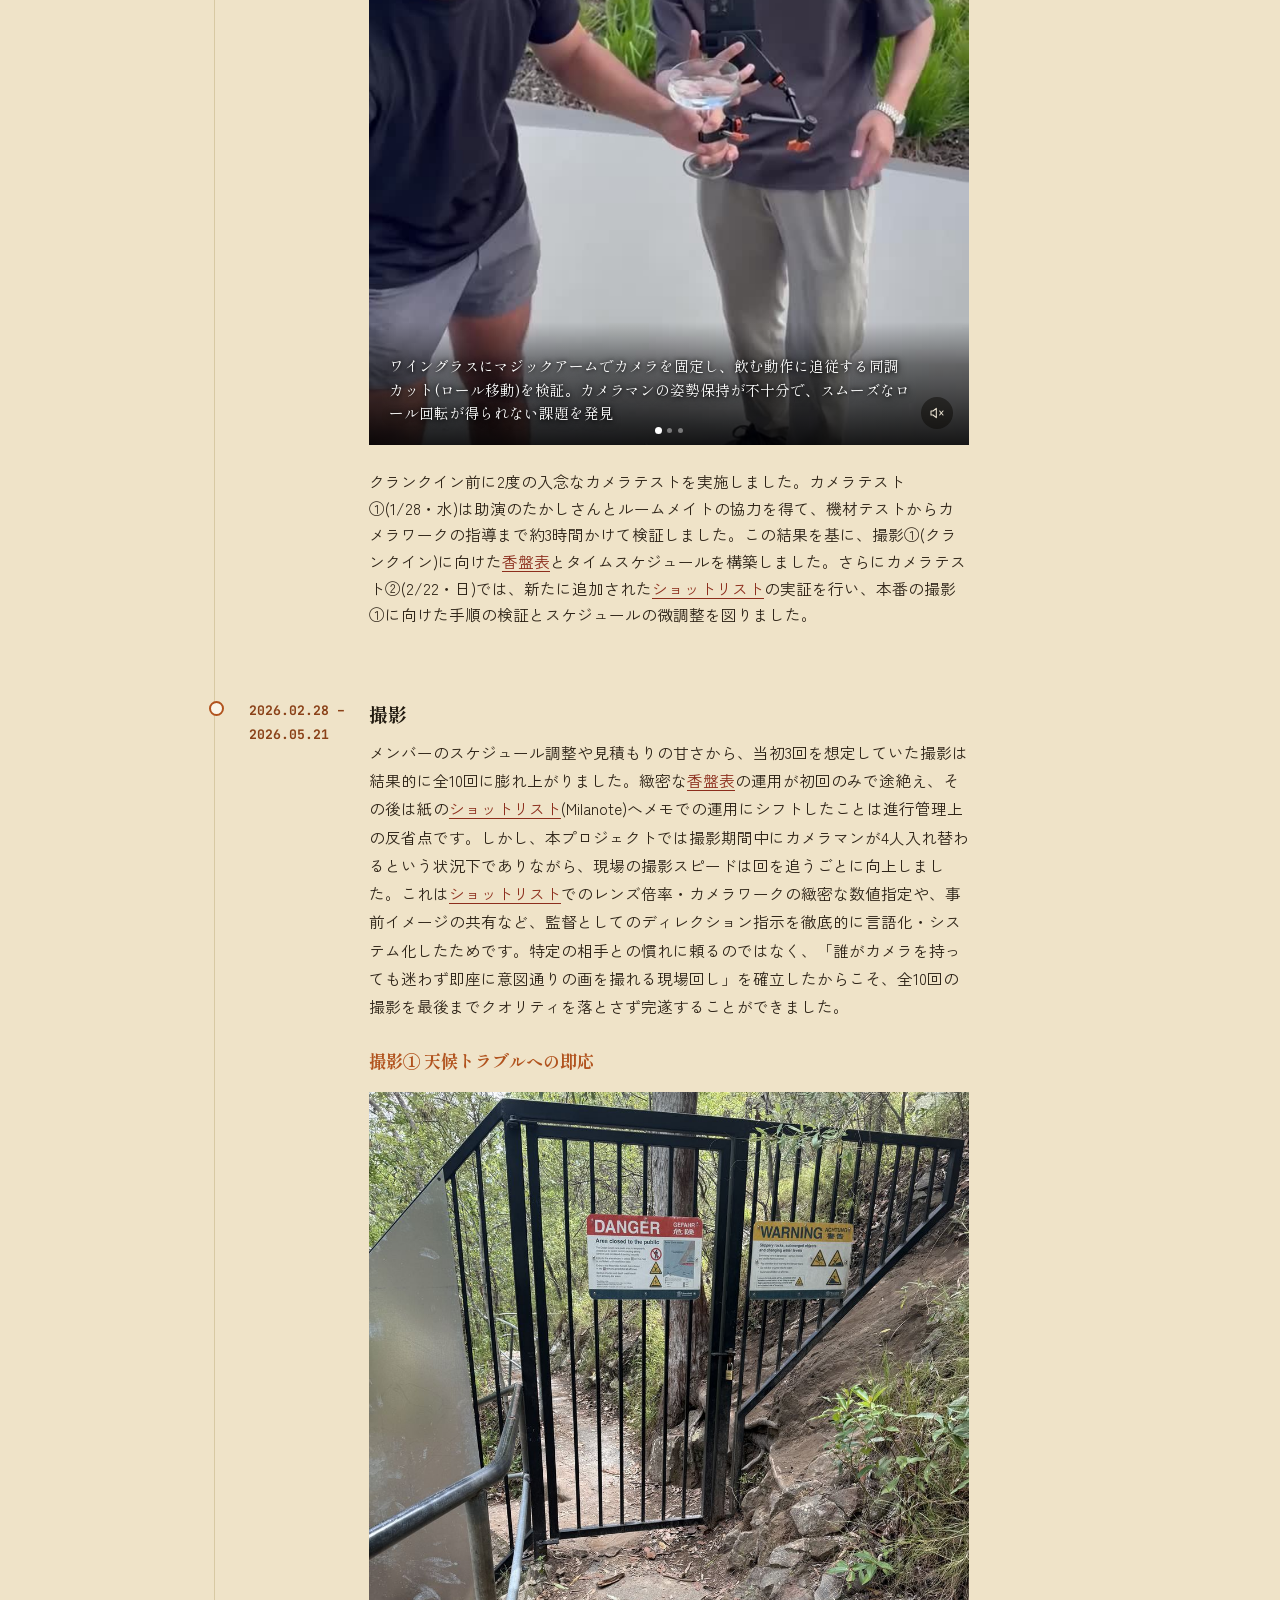
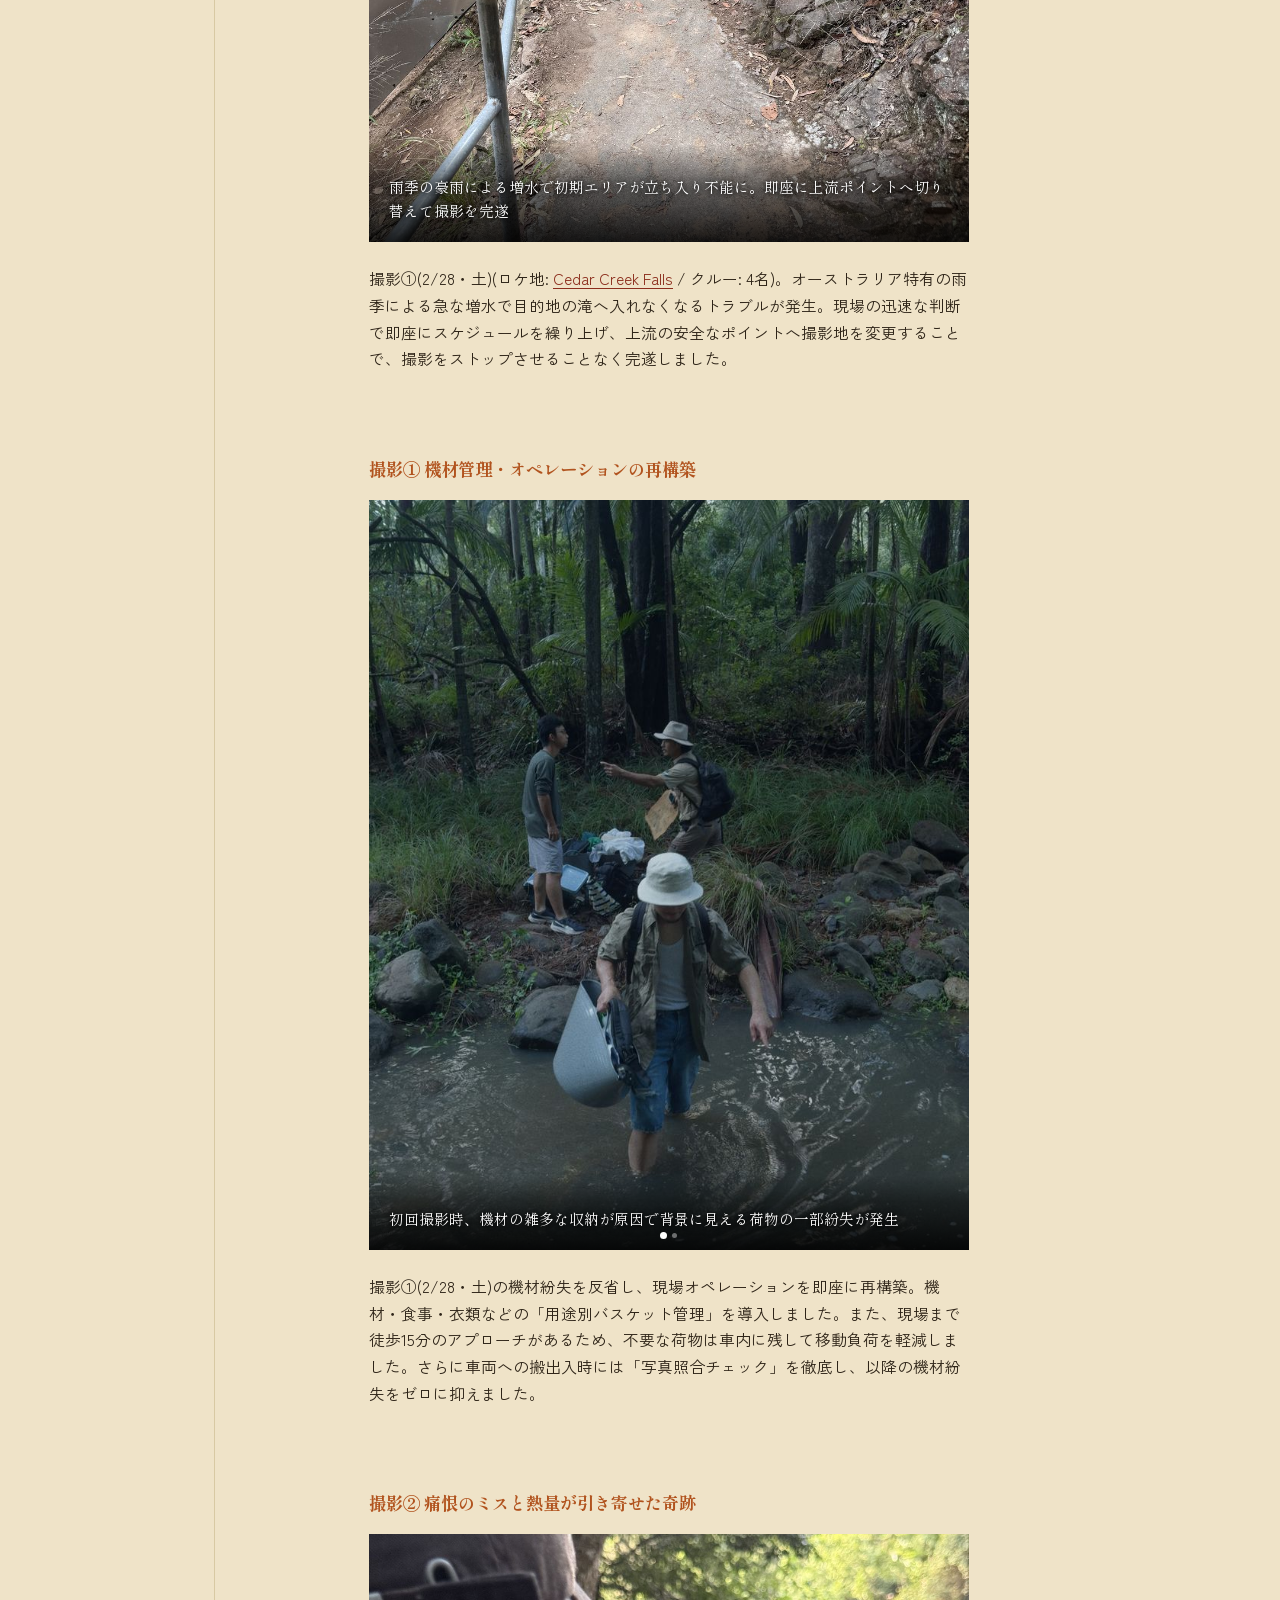
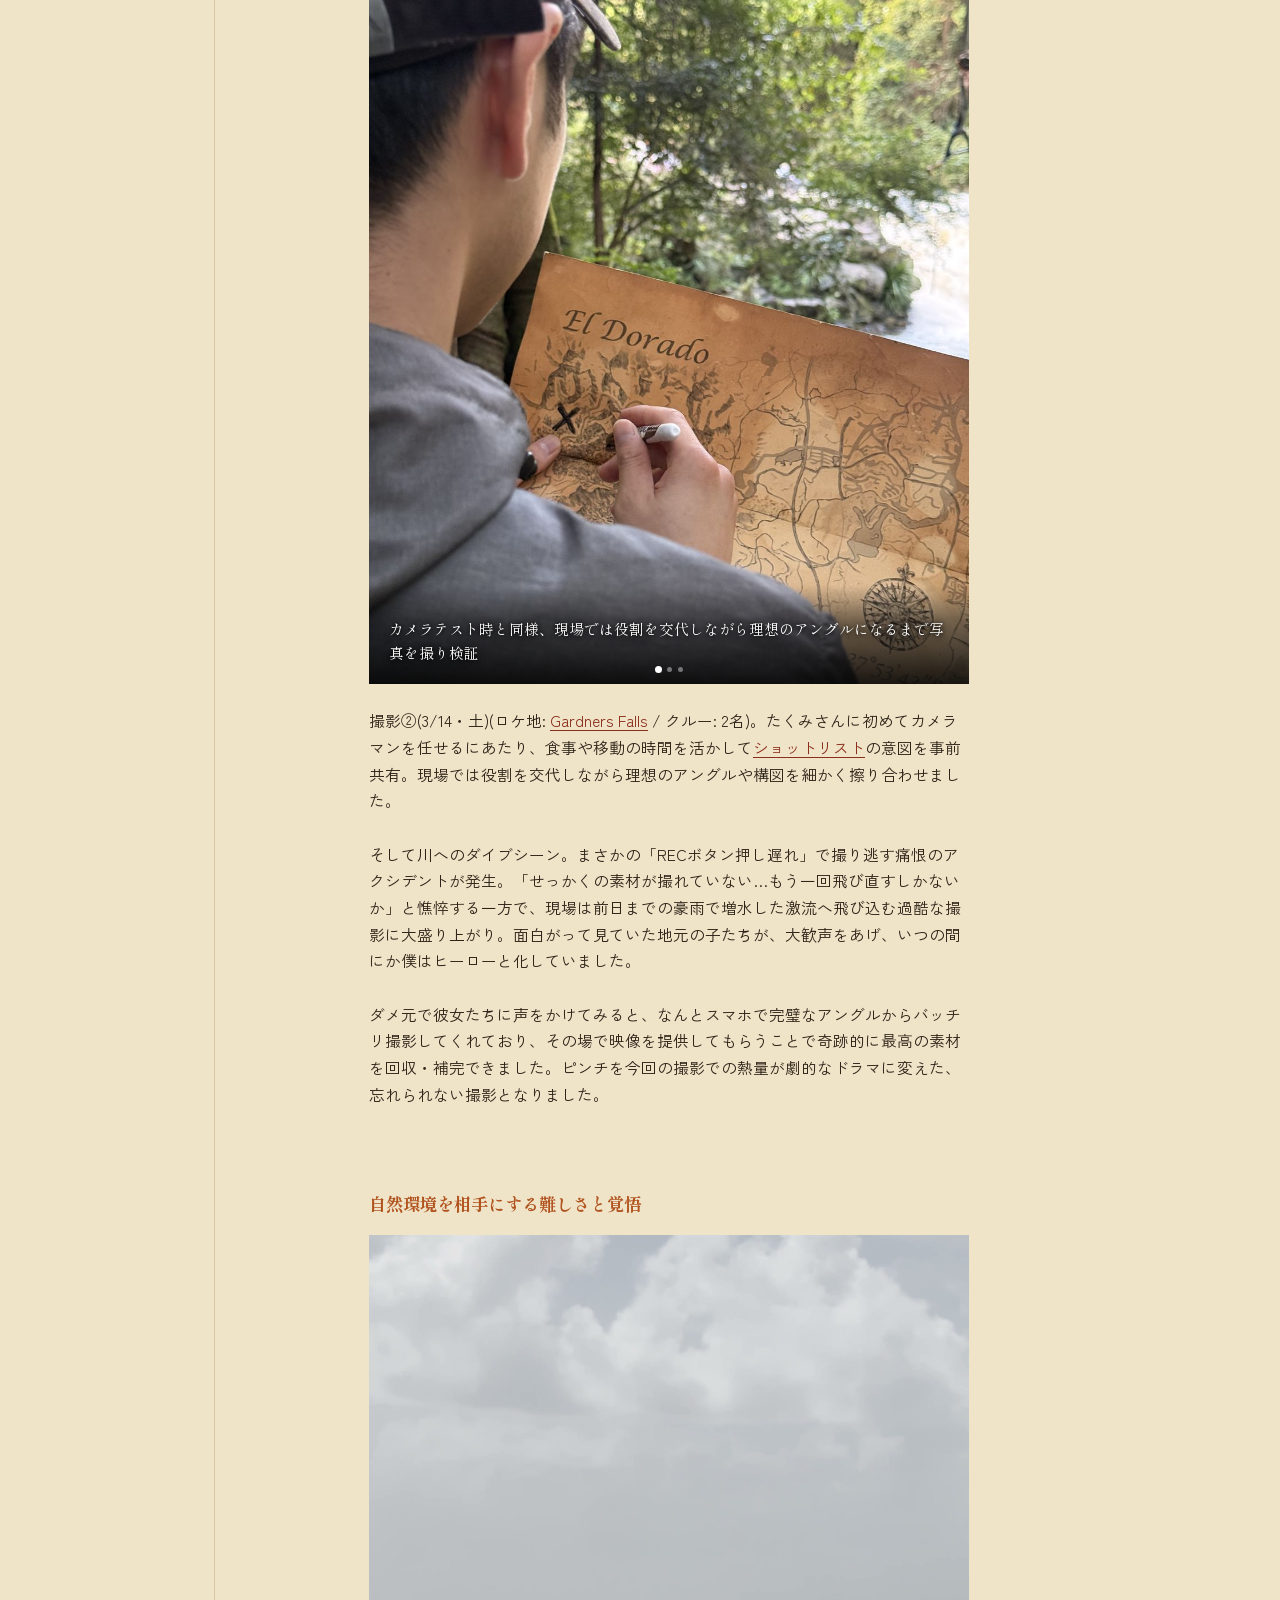
==== commit bdc2e51f: "fix(watch): remove play button from the film poster card - Instagram の埋め込みは iframe 内で自前の再生UIを持ち、外側から" ====
--- a/index.html
+++ b/index.html
@@ -46,9 +46,6 @@
     <div class="film-card-wrap">
       <button type="button" class="film-card" id="open-film-modal" aria-label="本編「エル・ドラド」を再生する">
         <img class="film-card-poster" src="assets/images/2026-03-14__loc_01__gardner-falls.jpg" alt="" loading="lazy" decoding="async">
-        <span class="film-card-play" aria-hidden="true">
-          <svg viewBox="0 0 24 24" fill="currentColor"><path d="M8 5.2v13.6L19 12z"/></svg>
-        </span>
         <span class="film-card-meta">
           <span class="eyebrow">Short Film — 03:05</span>
           <span class="film-card-title">エル・ドラド</span>
--- a/css/style.css
+++ b/css/style.css
@@ -254,6 +254,26 @@
   margin:1.375rem 0 2.25rem;
 }
 
+/* 404: hero をそのまま流用し、画面下端まで背景を伸ばして単独ページとして成立させる */
+.notfound{
+  display:flex;
+  align-items:center;
+  min-height:calc(100vh - var(--header-height));
+  min-height:calc(100svh - var(--header-height));
+  padding-bottom:var(--section-pad);
+}
+.notfound .wrap{ padding-bottom:0; }
+.notfound-code{
+  display:block;
+  font-family:var(--font-mono);
+  font-size:clamp(3.5rem, 14vw, 7rem);
+  font-weight:700;
+  line-height:1;
+  color:var(--rust);
+  letter-spacing:0.02em;
+  margin-bottom:0.5rem;
+}
+
 /* ==========================================================
    BUTTONS
    ========================================================== */
@@ -345,24 +365,6 @@
   background:linear-gradient(to top, rgba(10,8,4,0.88) 0%, rgba(10,8,4,0.35) 42%, rgba(10,8,4,0) 72%);
   pointer-events:none;
 }
-.film-card-play{
-  position:absolute;
-  top:50%;
-  left:50%;
-  transform:translate(-50%, -50%);
-  color:var(--paper);
-  display:flex;
-  z-index:2;
-  /* 写真の明暗どちらの上でも輪郭が立つよう、影だけで抜きを作る */
-  filter:drop-shadow(0 2px 12px rgba(0,0,0,0.65));
-  transition:transform var(--t-base) ease;
-}
-.film-card-play svg{
-  width:3.5rem;
-  height:3.5rem;
-  display:block;
-}
-.film-card:hover .film-card-play{ transform:translate(-50%, -50%) scale(1.08); }
 .film-card-meta{
   position:absolute;
   left:0;
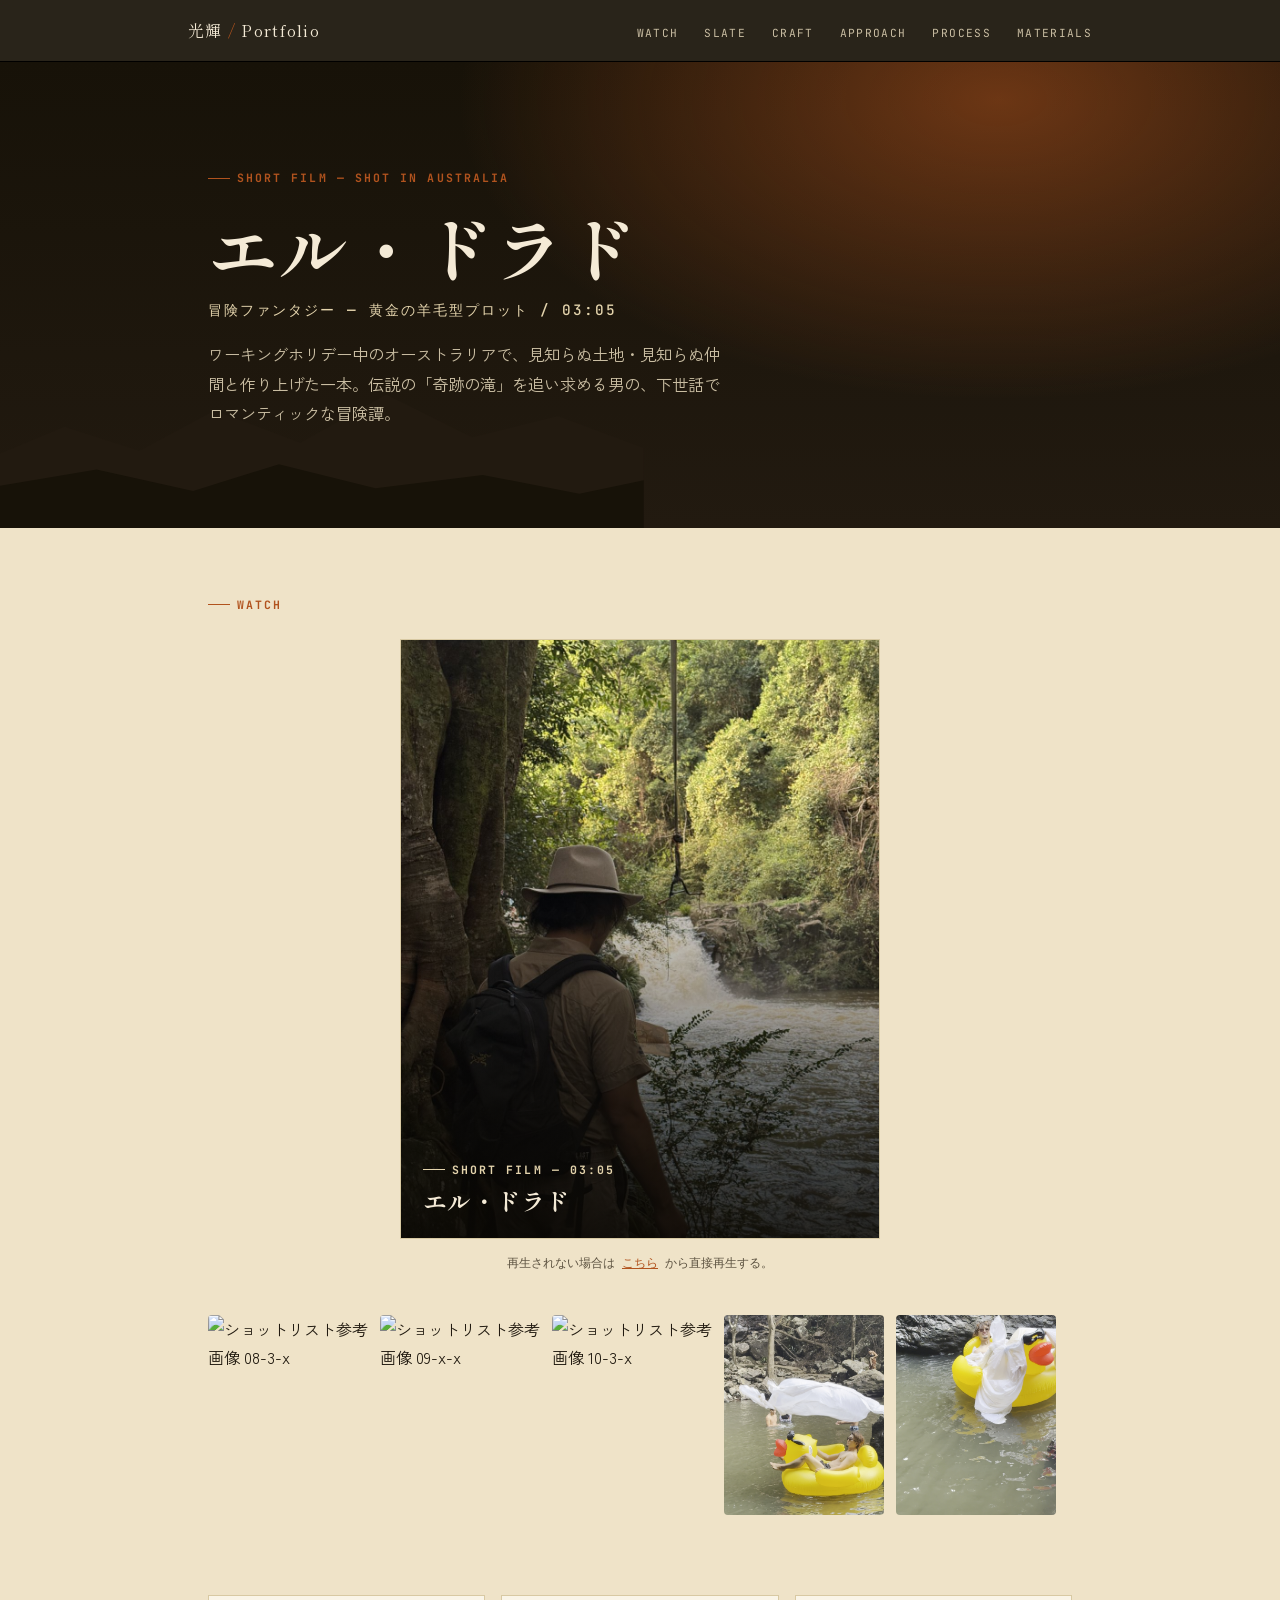
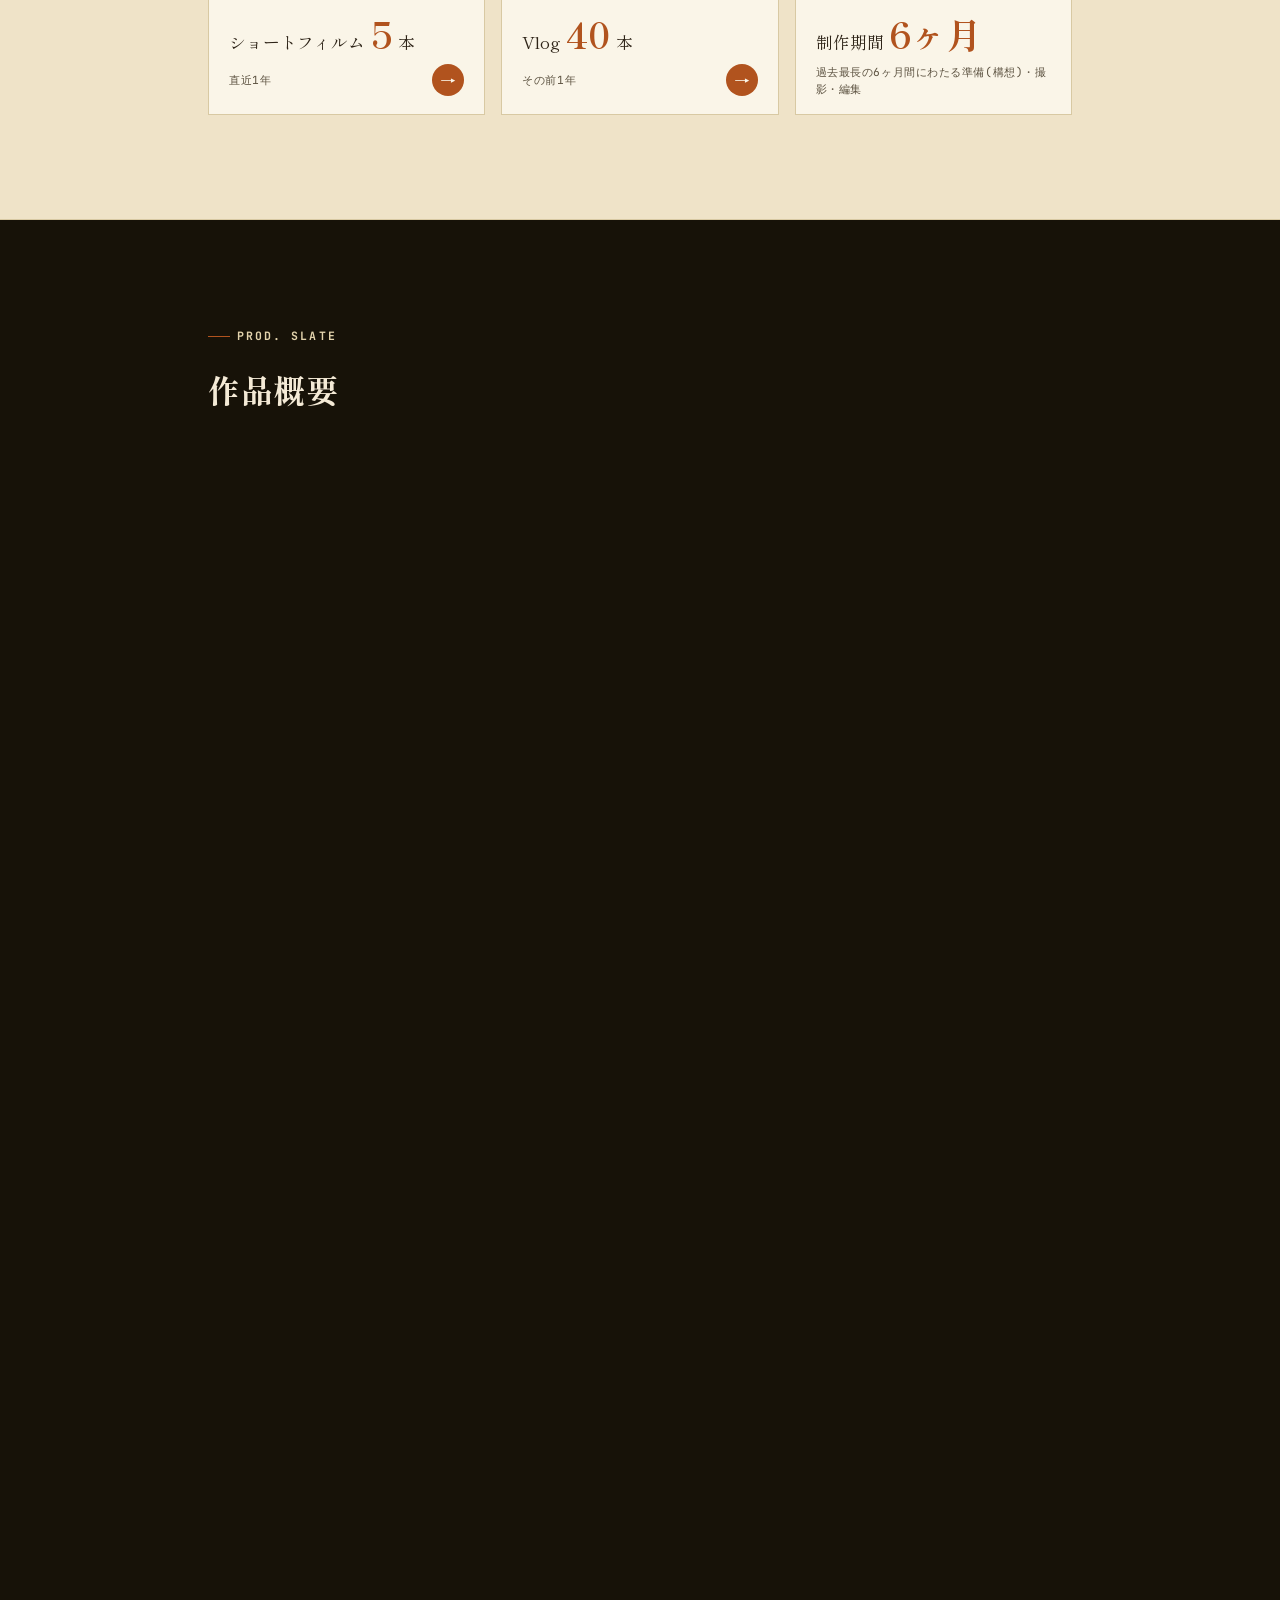
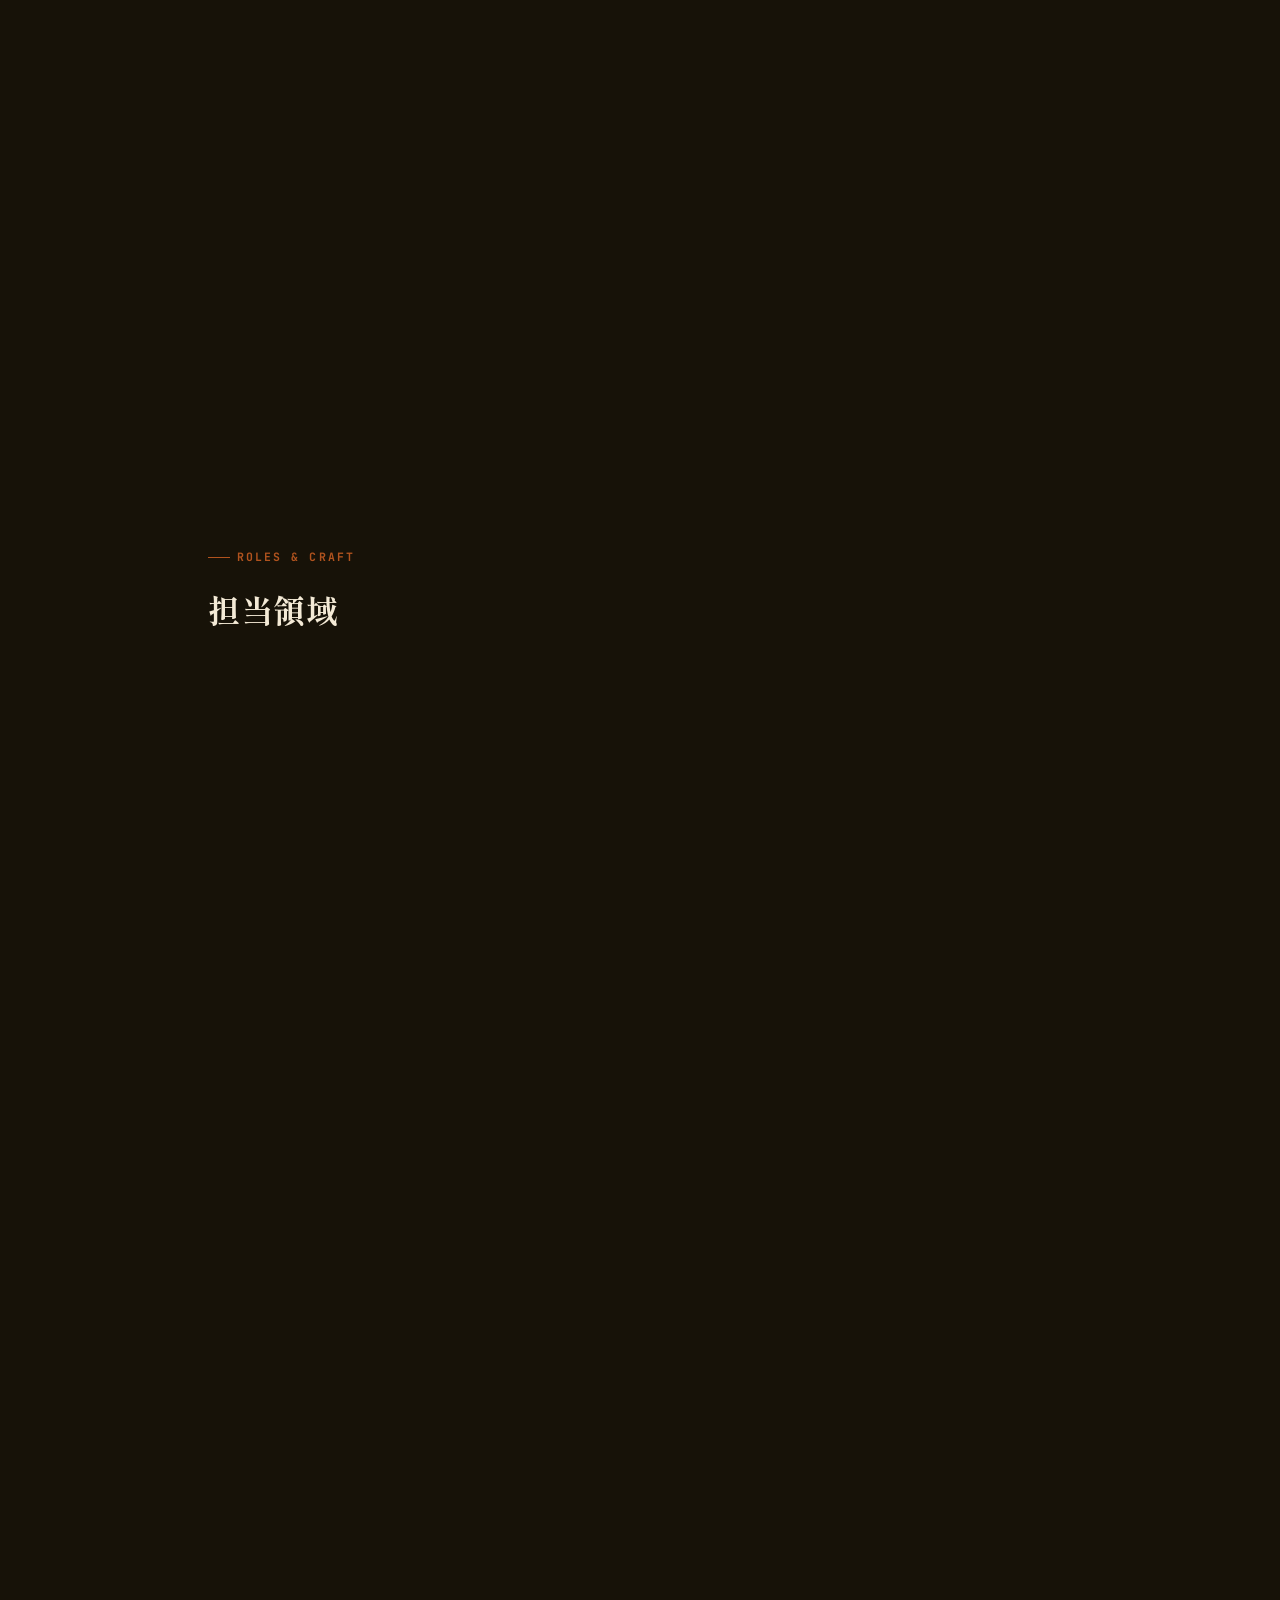
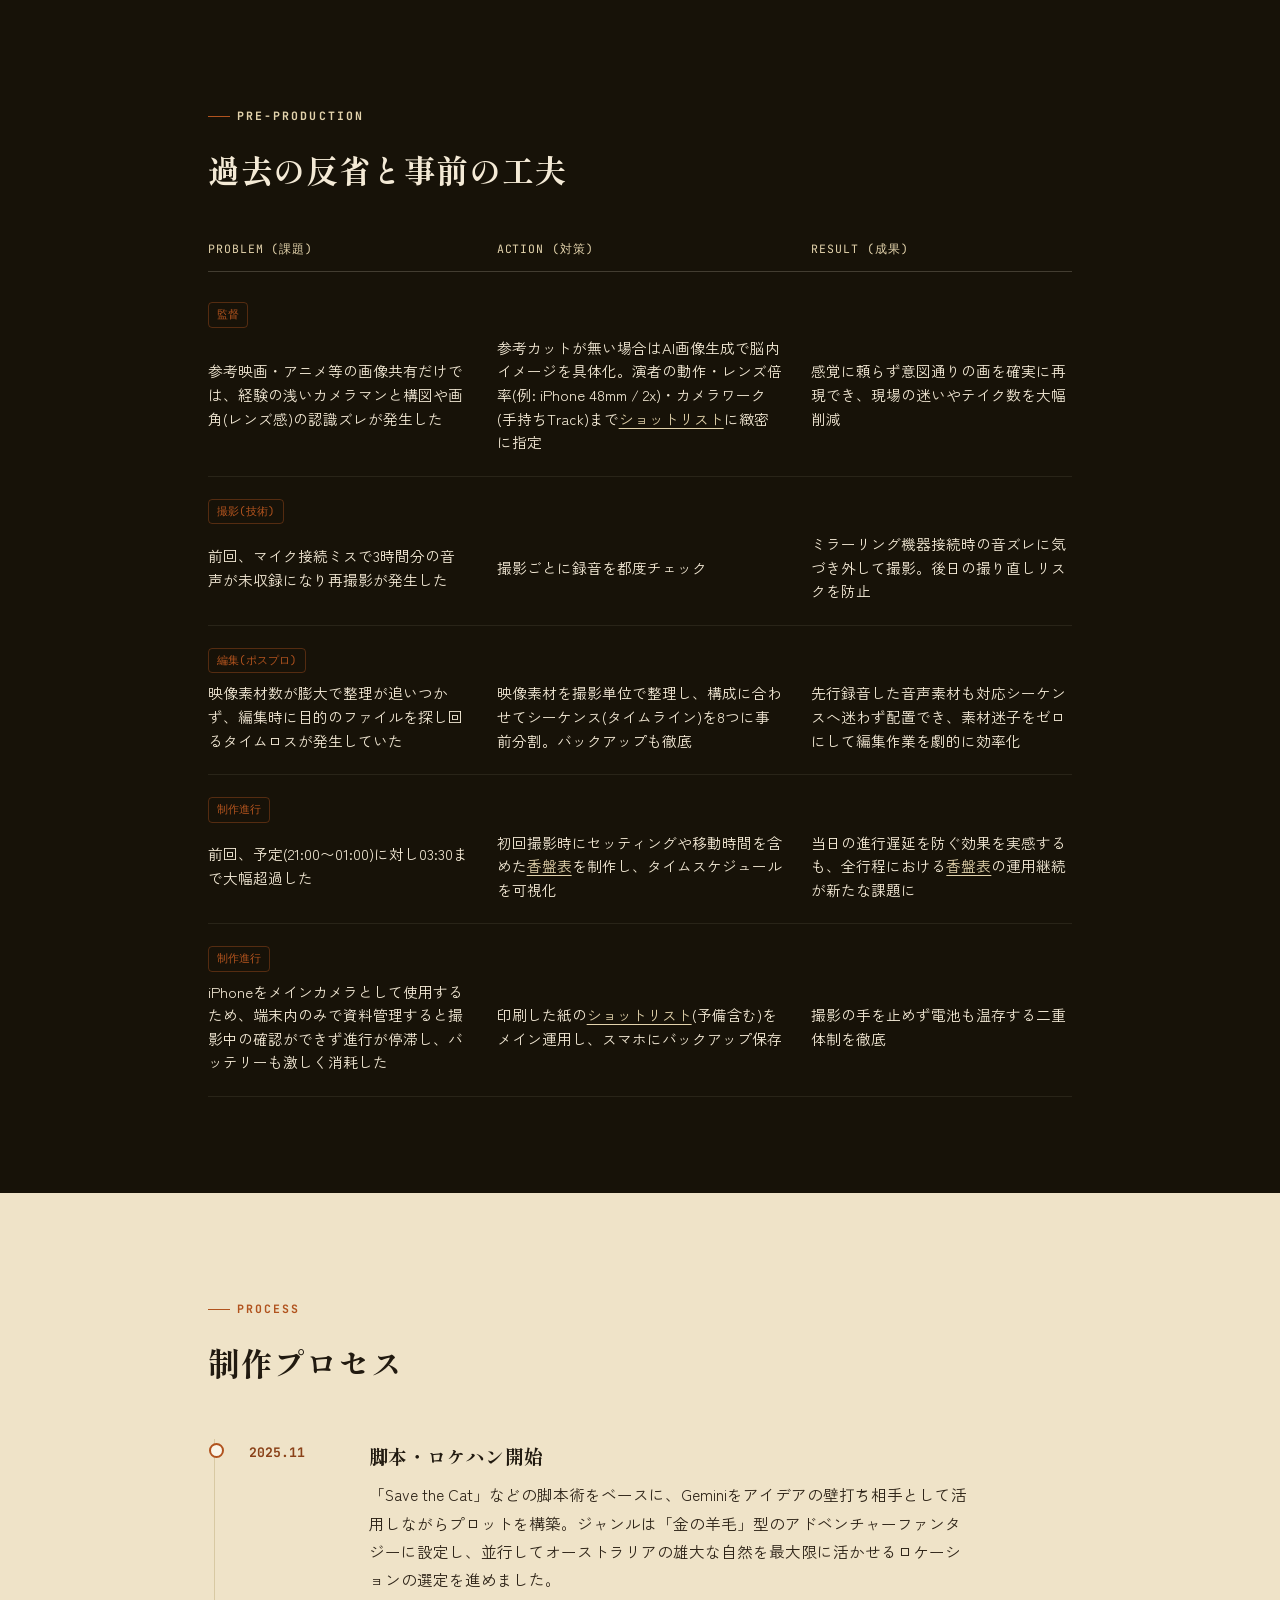
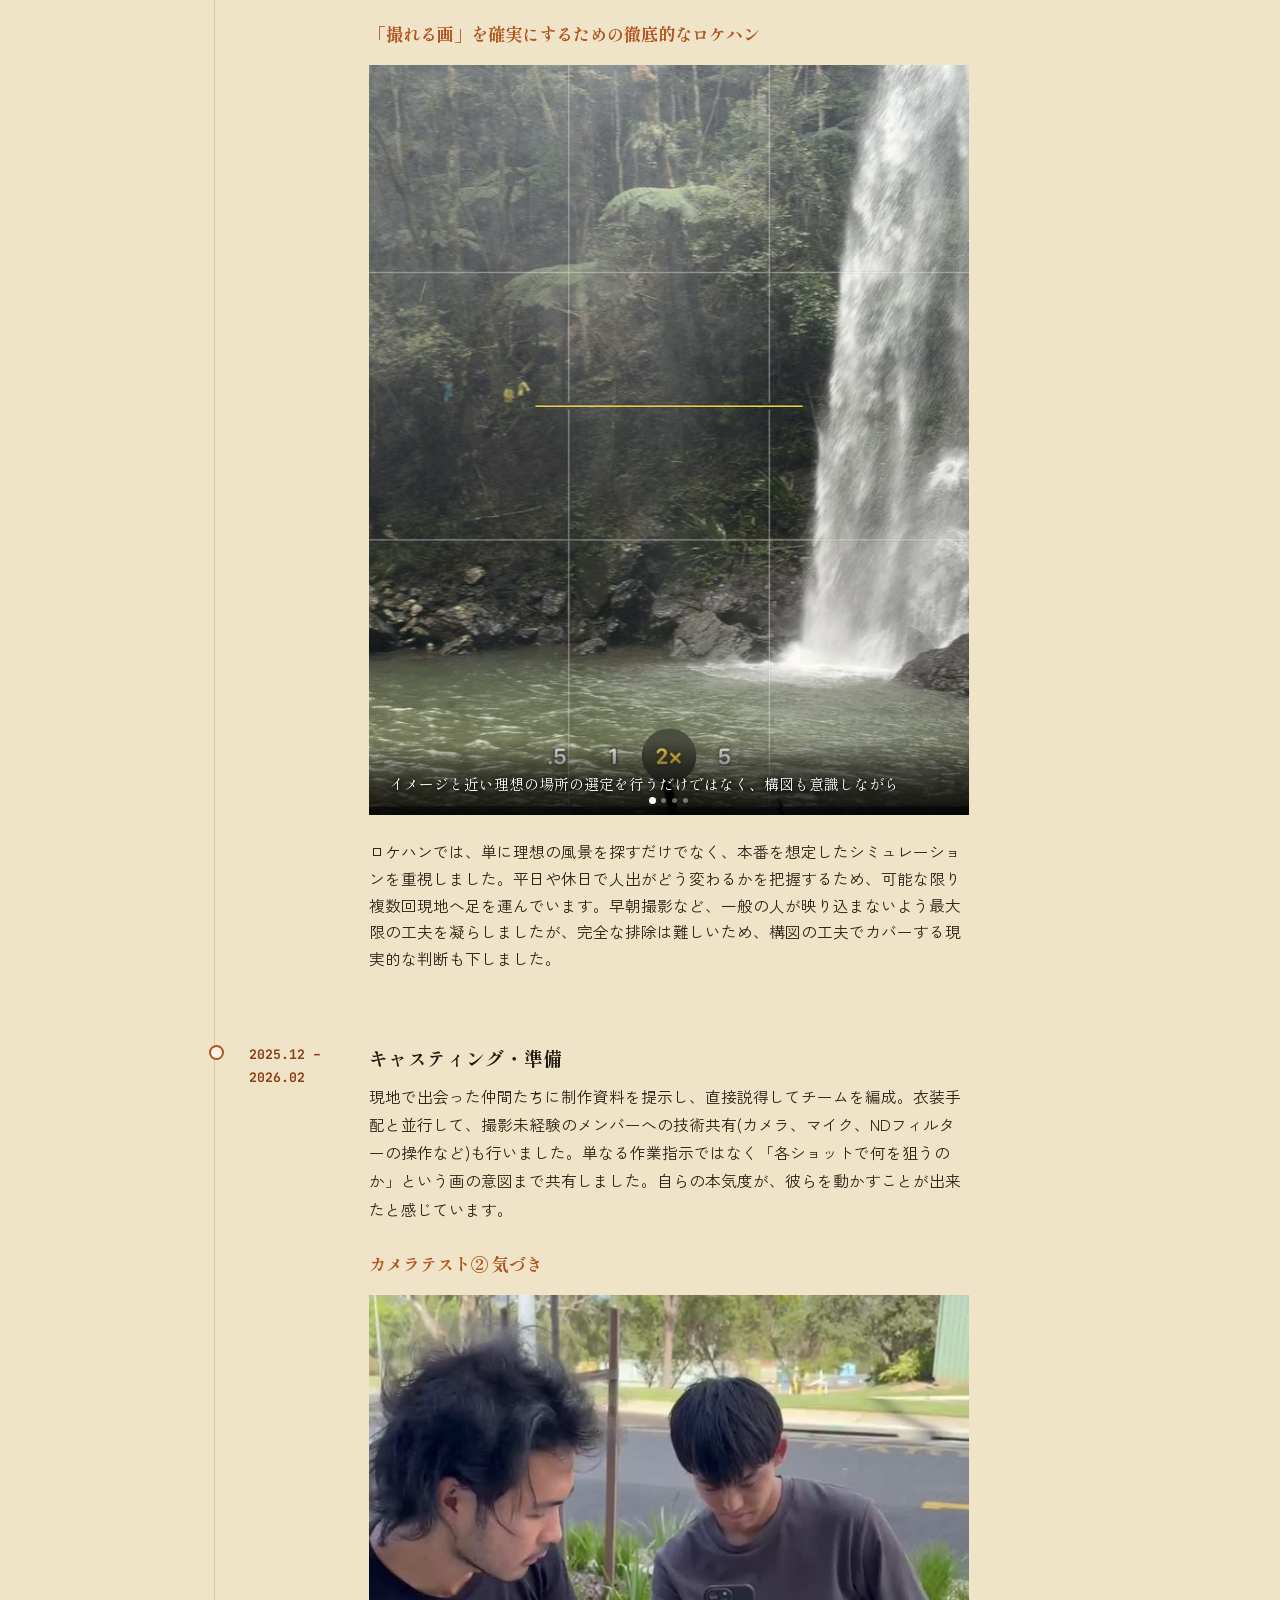
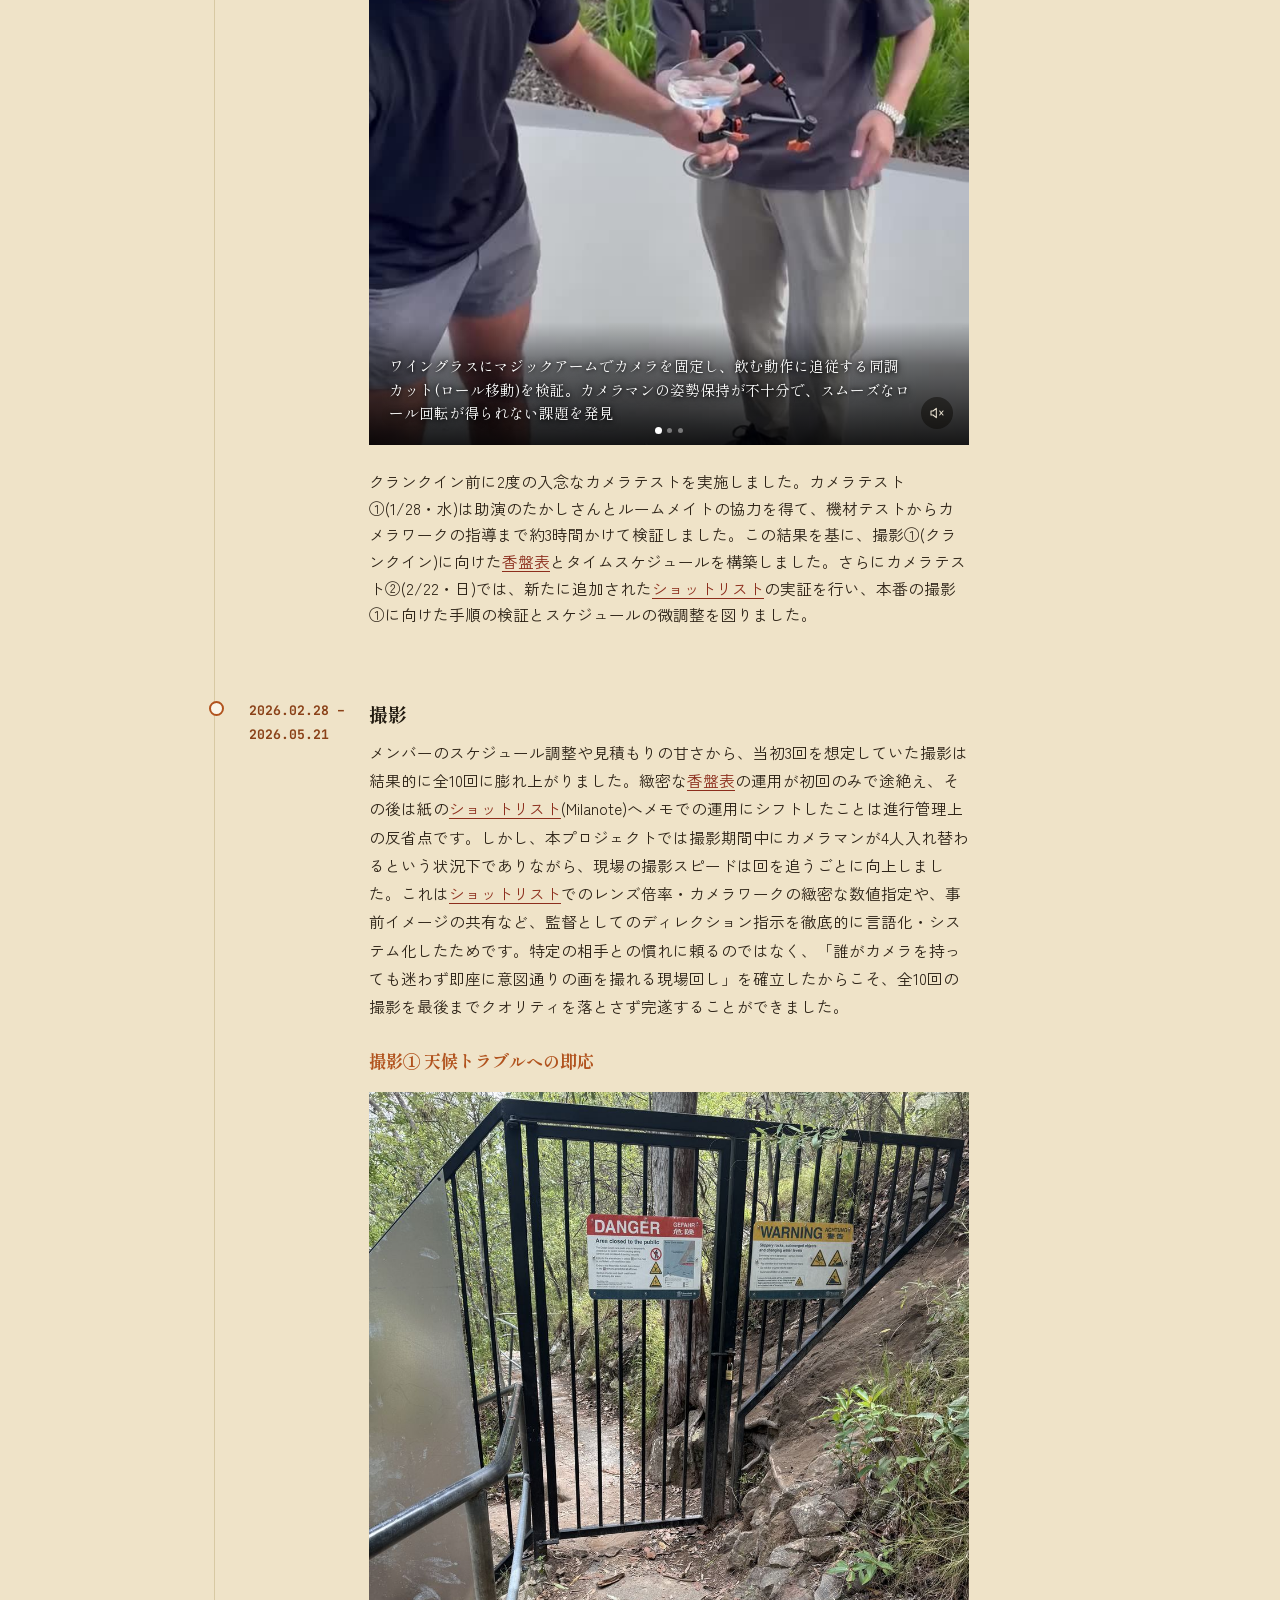
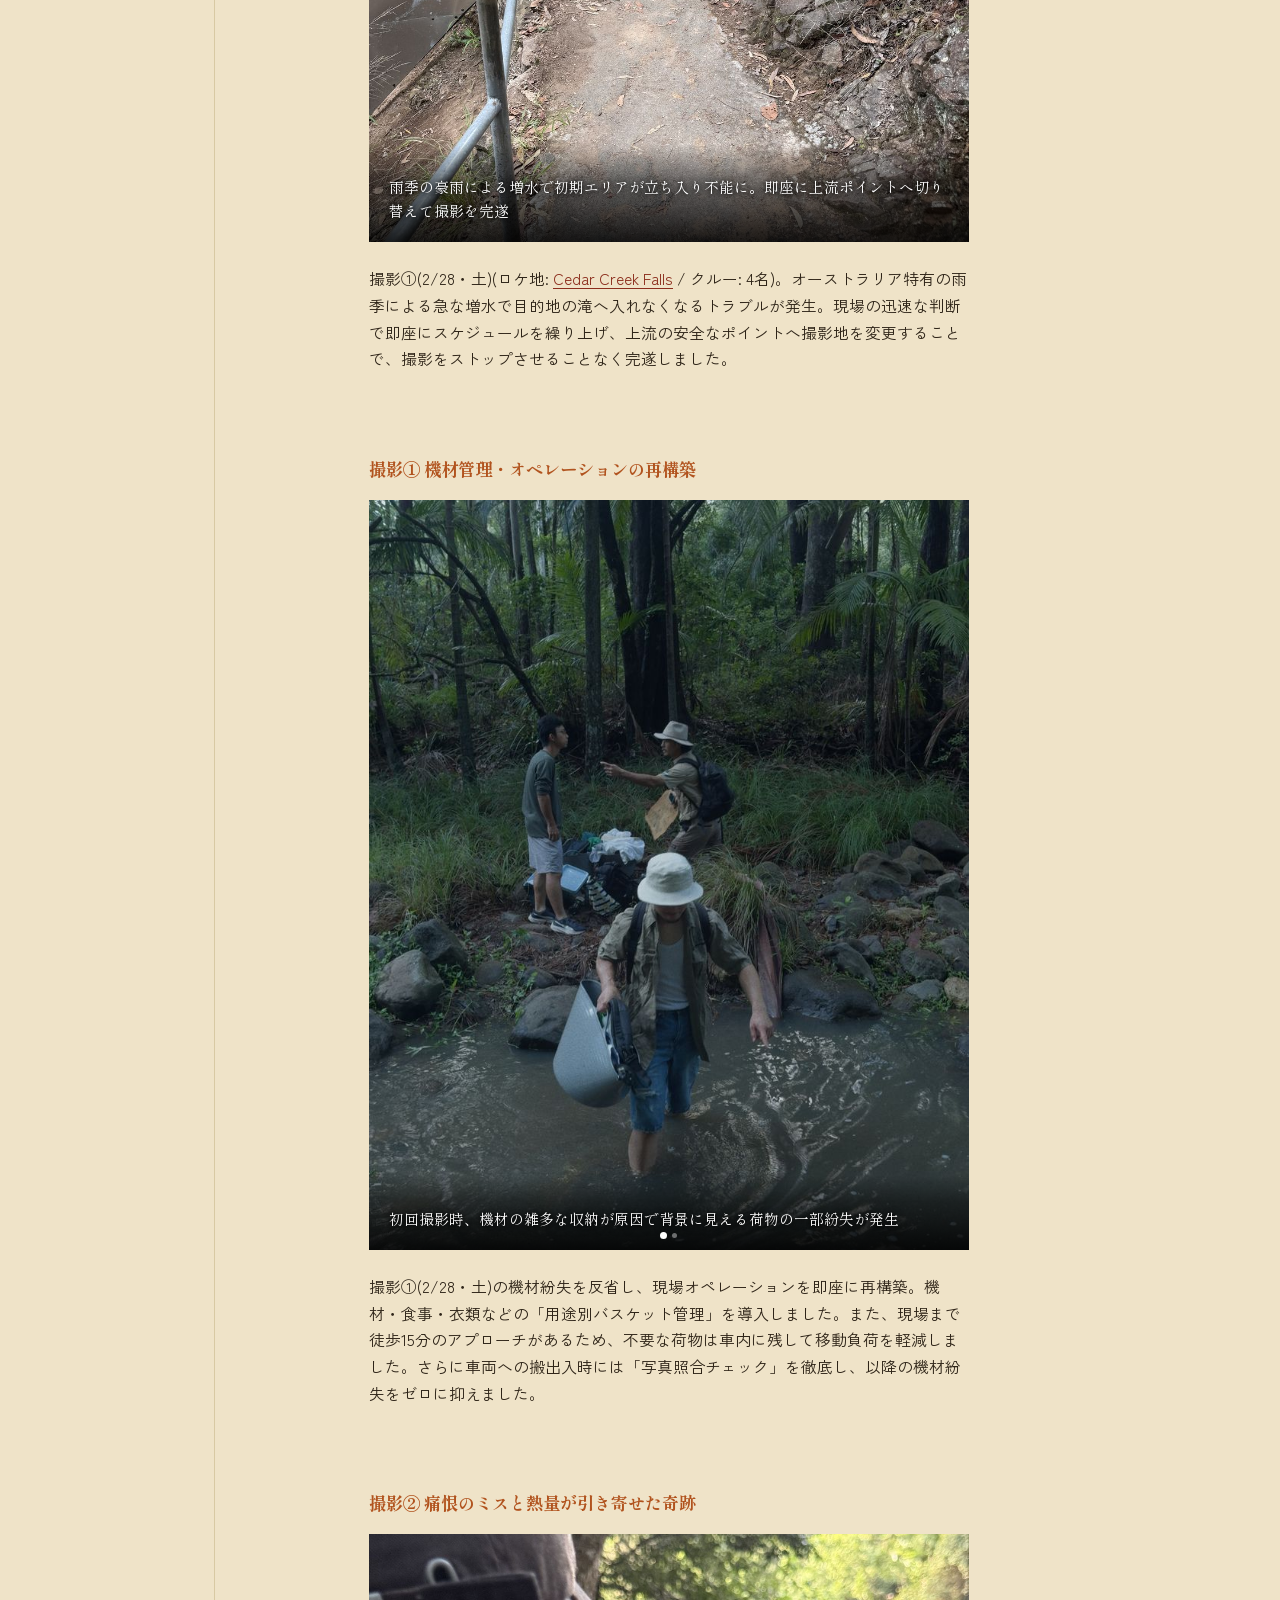
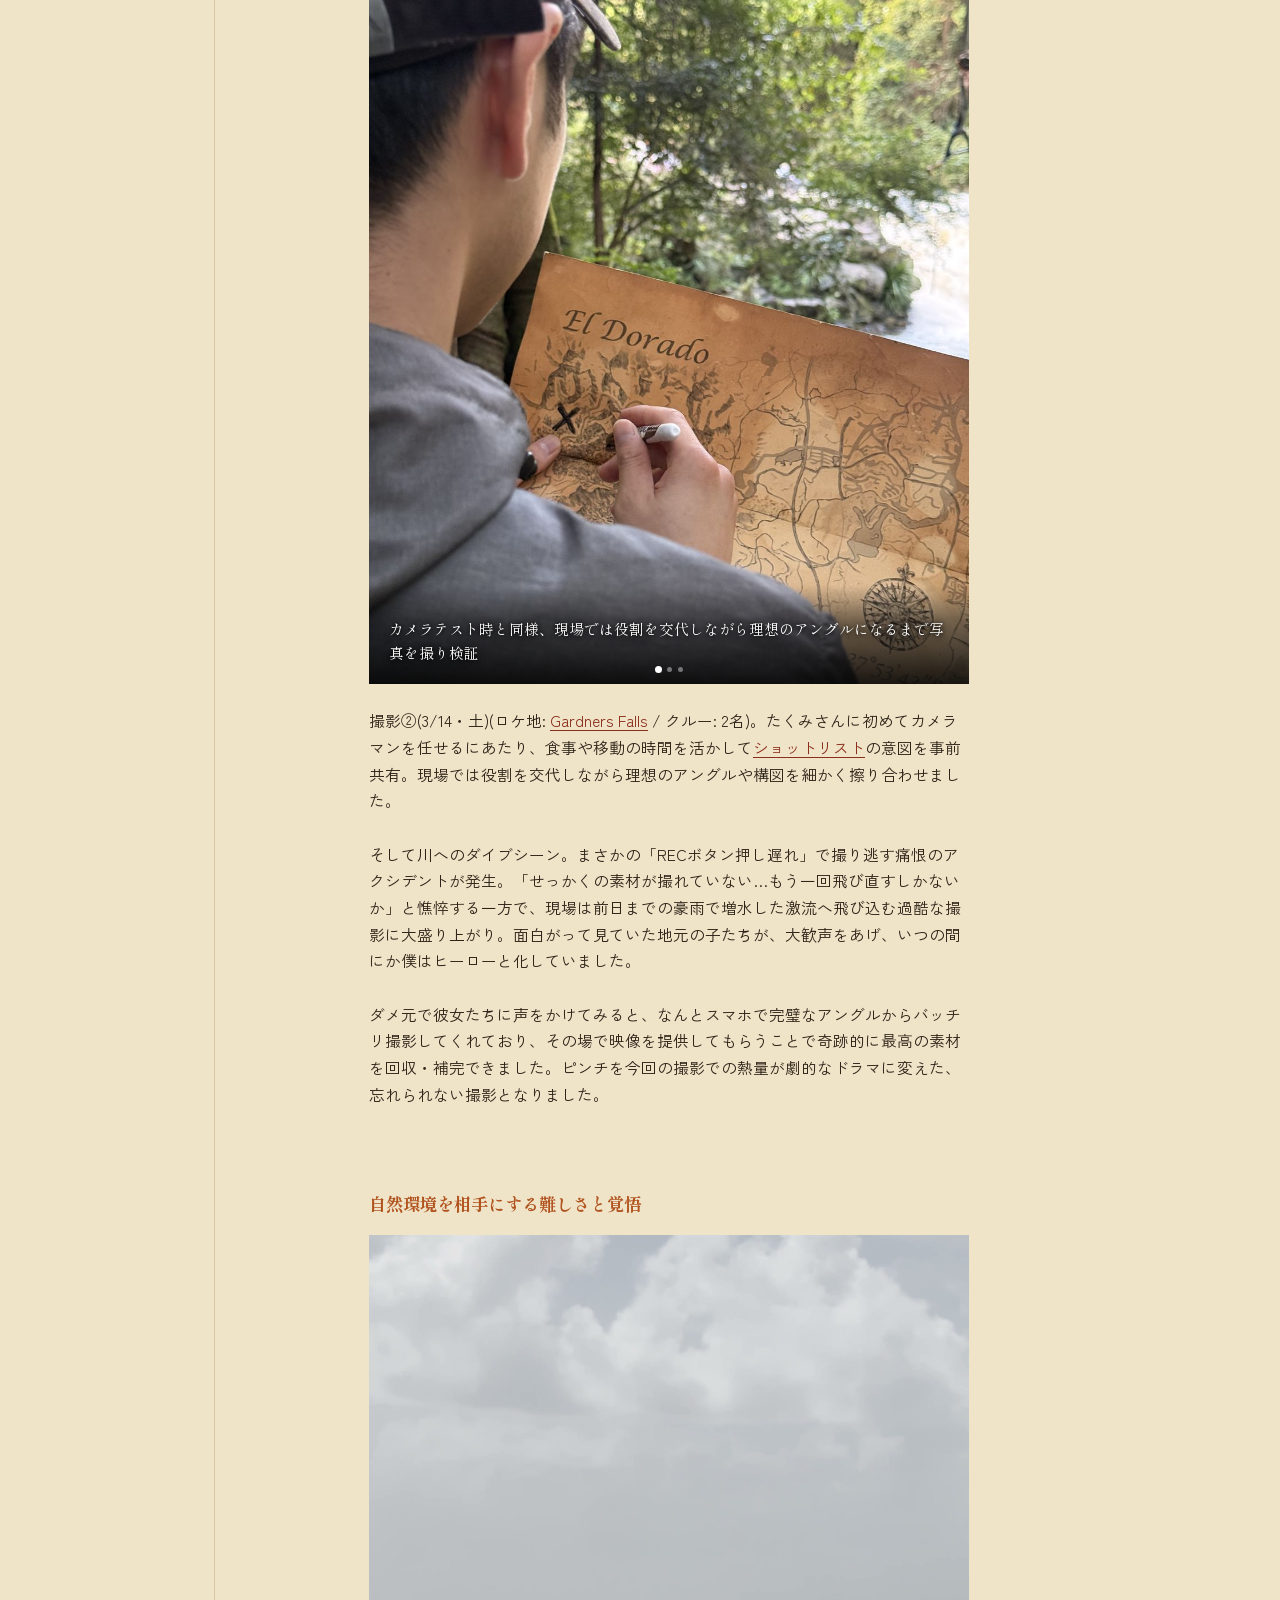
==== commit 971a713e: "feat(works): make the top page a list of works - front-page.php: 公開中の作品を本編カード(.film-card)で並べる作品一覧。下書" ====
--- a/index.html
+++ b/index.html
@@ -13,7 +13,7 @@
 
 <header class="topbar">
   <div class="wrap">
-    <div class="name">光輝 <span>/</span> Portfolio</div>
+    <a class="name" href="/">光輝 <span>/</span> Portfolio</a>
     <nav>
       <a href="#watch">Watch</a>
       <a href="#slate">Slate</a>
@@ -562,7 +562,7 @@
             <div class="compare-handle" aria-hidden="true"></div>
             <input type="range" class="compare-range" min="0" max="100" value="50" aria-label="撮影①と撮影②、別日程・別時間帯で撮影された素材間のカラーマッチング比較スライダー">
           </div>
-          <p class="compare-caption"><a href="#shotlist" class="inline-link">ショットリスト</a>を参照しながら撮影を進めたものの、セリフの撮り忘れにより別日程での追加撮影が必要となったカット。同じ場所(ロケ地: <a href="https://maps.app.goo.gl/M6q1nNmqyBRoQRe5A" target="_blank" rel="noopener noreferrer">Cedar Creek Falls</a>)だが、別日程・別時間帯で撮影した2カット間のトーン(色味・空気感)の一致を目指したカラーマッチング</p>
+          <p class="compare-caption"><a href="#shotlist" class="inline-link">ショットリスト</a>を参照しながら撮影を進めたものの、セリフの撮り忘れにより別日程での追加撮影が必要となったカット。同じ場所(ロケ地: <a href="https://maps.app.goo.gl/M6q1nNmqyBRoQRe5A" target="_blank" rel="noopener">Cedar Creek Falls</a>)だが、別日程・別時間帯で撮影した2カット間のトーン(色味・空気感)の一致を目指したカラーマッチング</p>
           <p class="ep-body">演者の動作やセリフのタイミングに合わせたマッチカット(動作の繋がり)を多用し、観客の脳内で自然にショットが繋がるリズムを追求しました。別日程の撮影による天候や時間帯ごとの光の違いに対して、引きのショットや別アングルを効果的に挟み込みつつカラーグレーディングを実施しました。トーンの完全な一致には課題を残しつつも、動作と視線の連続性を保ち、ストーリーの流れを途切れさせない工夫を凝らしました。</p>
         </div>
         <div class="ep-item">
@@ -702,7 +702,7 @@
   <div class="modal-frame is-embed-modal">
     <button type="button" class="modal-btn modal-close" id="close-film-modal" aria-label="閉じる">&times;</button>
     <div class="modal-stage">
-      <iframe id="film-embed" class="modal-embed" title="ショートフィルム「エル・ドラド」(Instagram)" allow="autoplay; clipboard-write; encrypted-media; picture-in-picture; web-share" allowfullscreen></iframe>
+      <iframe id="film-embed" class="modal-embed" title="ショートフィルム「エル・ドラド」(Instagram)" data-src="https://www.instagram.com/reel/Dbk88hJSsrv/embed/" allow="autoplay; clipboard-write; encrypted-media; picture-in-picture; web-share" allowfullscreen></iframe>
     </div>
   </div>
 </div>
@@ -713,7 +713,7 @@
     <button type="button" class="modal-btn modal-close" id="close-video-modal" aria-label="閉じる">&times;</button>
     <button type="button" class="modal-btn modal-arrow modal-arrow-prev" id="video-modal-prev" aria-label="前の動画">‹</button>
     <div class="modal-stage">
-      <video id="modal-video-player" class="modal-media" src="assets/videos/1007.mp4" controls playsinline preload="metadata"></video>
+      <video id="modal-video-player" class="modal-media" src="assets/videos/2026-08-03__cam_04__prod.mp4" controls playsinline preload="metadata"></video>
     </div>
     <button type="button" class="modal-btn modal-arrow modal-arrow-next" id="video-modal-next" aria-label="次の動画">›</button>
   </div>
--- a/css/style.css
+++ b/css/style.css
@@ -13,6 +13,8 @@
   --sand:#efe3c8;
   --sand-2:#e3d3ac;
   --paper:#faf5e8;
+  /* 差し色。作品ごとに <body class="accent-<名前>"> で --rust 系の3つだけを上書きする
+     (選択肢は inc/accent.php)。既定(エル・ドラド)はクラス無しでこの値 */
   --rust:#b1531e;
   --rust-dim:#8a4118;
   --rust-light:#c25f24;
@@ -76,9 +78,19 @@
   /* 枠の外側に置くボタンが画面外へ出ないよう、余白を実寸から算出する。
      必要量 = 枠からの離し幅 + 一番大きいボタン(矢印)の幅 */
   --modal-gutter:calc(-1 * var(--modal-btn-x) + var(--modal-arrow-size));
-  /* Instagram 埋め込みは自前の高さ(ヘッダー・フッター)を持ち比率が読めないため、
-     幅だけを固定して高さは枠いっぱいに預ける */
-  --modal-embed-w:26rem;
+  /* Instagram 埋め込み: ヘッダー(アカウント名)とフッター(View more・いいね・
+     コメント欄)を iframe 内で先方が描画し、残った領域へ動画を 9:16 で収める。
+     つまり動画の描画幅は高さ側から決まるため、幅を固定値で置くと
+     その差がそのまま左右の黒帯になる。高さから逆算して帯を出さない。
+     --modal-embed-chrome は Instagram 側 UI の実測値。先方の変更時は要調整 */
+  --modal-embed-chrome:17.75rem;   /* ヘッダー + フッターの合計(≒284px) */
+  --modal-embed-min:20.375rem;     /* Instagram 埋め込みの最小幅(326px) */
+  --modal-embed-max:26rem;
+  --modal-embed-w:clamp(
+    var(--modal-embed-min),
+    calc((var(--modal-stage-h) - var(--modal-embed-chrome)) * 9 / 16),
+    var(--modal-embed-max)
+  );
 }
 @supports (height:100dvh){
   :root{ --modal-stage-h:92dvh; }
@@ -191,6 +203,7 @@
 }
 .topbar .name{
   font-family:var(--font-serif);
+  text-decoration:none;
   color:var(--text-lo);
   font-size:1rem;
   letter-spacing:0.08em;
@@ -213,7 +226,7 @@
 .hero{
   position:relative;
   background:
-    radial-gradient(ellipse 900px 500px at 78% 8%, rgba(177,83,30,0.55), transparent 60%),
+    radial-gradient(ellipse 900px 500px at 78% 8%, color-mix(in srgb, var(--rust) 55%, transparent), transparent 60%),
     linear-gradient(180deg, var(--ink) 0%, var(--ink-2) 100%);
   color:var(--text-lo);
   overflow:hidden;
@@ -313,6 +326,20 @@
 }
 
 /* ==========================================================
+   WORKS — 作品一覧(トップ)。カードは WATCH の .film-card を使い回す
+   ========================================================== */
+.works-section{
+  background-color:var(--sand);
+  padding:var(--section-pad) 0;
+}
+.works-grid{
+  display:grid;
+  grid-template-columns:repeat(2, 1fr);
+  gap:1rem;
+  margin-top:2rem;
+}
+
+/* ==========================================================
    WATCH — film card / stat cards / shotlist gallery
    ========================================================== */
 .watch-section{
@@ -332,6 +359,8 @@
 .film-card{
   position:relative;
   display:block;
+  color:inherit;
+  text-decoration:none;
   width:100%;
   max-width:var(--film-card-max);
   aspect-ratio:var(--ratio-inline);
@@ -1086,7 +1115,7 @@
   font-family:var(--font-mono);
   font-size:0.68rem;
   color:var(--rust);
-  border:1px solid rgba(177,83,30,0.4);
+  border:1px solid color-mix(in srgb, var(--rust) 40%, transparent);
   padding:0.125rem 0.5rem;
   border-radius:var(--radius-sm);
   white-space:nowrap;
@@ -1176,9 +1205,11 @@
 
 /* ==========================================================
    MODAL（動画 + 画像 共通）
-   .modal-stage が「縦横比の固定枠」と「ボタンの位置基準」を兼ねる。
-   表示中メディアの実寸から JS が .is-portrait-modal / .is-landscape-modal
-   を付与し、枠サイズとボタン位置を切り替え中もぶれないよう固定する。
+   枠は2枚あり役割が分かれている。
+   .modal-frame … ボタンの位置基準。アルバム内に横構図が1枚でもあれば広い側で
+                  固定し（.is-landscape-frame）、前後送りでボタンを動かさない。
+   .modal-stage … 表示中メディアの比率の枠。実寸から JS が
+                  .is-portrait-modal / .is-landscape-modal を付与し1枚ごとに切り替える。
    ========================================================== */
 .modal{
   position:fixed;
@@ -1212,7 +1243,15 @@
 .modal-frame.is-portrait-frame{ max-width:calc(var(--modal-stage-h) * var(--ratio-tall)); }
 .modal-frame.is-landscape-frame{ max-width:calc(var(--modal-stage-h) * var(--ratio-wide)); }
 /* 埋め込みは単独表示で前後送りが無いため、枠を実寸に寄せる */
-.modal-frame.is-embed-modal{ max-width:var(--modal-embed-w); }
+/* 幅に対する内容の実高さ(動画 9:16 + 先方UI)まで枠を縮め、
+   下側にも余りが出ないようにする。上限は画面に収まる高さ */
+.modal-frame.is-embed-modal{
+  max-width:var(--modal-embed-w);
+  height:min(
+    var(--modal-stage-h),
+    calc(var(--modal-embed-w) * 16 / 9 + var(--modal-embed-chrome))
+  );
+}
 
 /* メディアの縦横比だけを担う枠。枠の中央に置かれ、幅だけが比率で変わる */
 .modal-stage{
@@ -1305,6 +1344,12 @@
   }
 
   .wrap{ padding:0 1.125rem; }
+
+  /* Works */
+  .works-grid{
+    display:flex;
+    flex-direction:column;
+  }
 
   /* Watch */
   .stat-cards{
